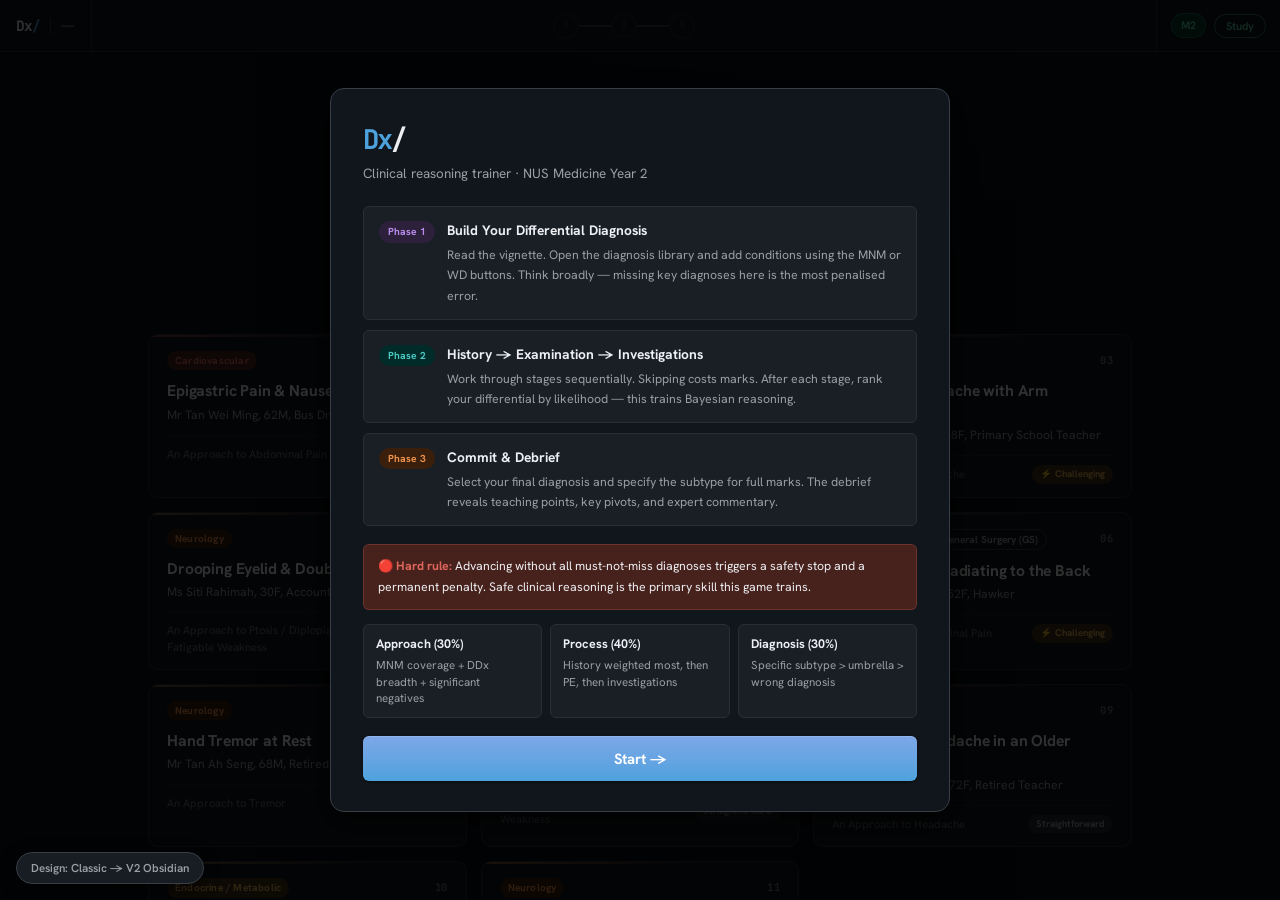
==== index.html @ bdd105f5 "Debrief: fix 'Not performed' showing raw id; add full case-reveal toggle - Bug: missed-required pivo" ====
<!DOCTYPE html>
<html lang="en">
<head>
<meta charset="UTF-8">
<meta name="viewport" content="width=device-width, initial-scale=1.0">
<title>Dx/ — Clinical Reasoning</title>
<link href="https://fonts.googleapis.com/css2?family=Hanken+Grotesk:ital,wght@0,400;0,500;0,600;0,700;0,800;1,400&family=JetBrains+Mono:wght@400;500;700&display=swap" rel="stylesheet">
<link rel="stylesheet" href="style.css?v=20260703c">
<script>
/* Design compare: "classic" (style.css) · "v2" Obsidian Glass (style2.css) · "v3" Case File (style3.css).
   Runs before paint — no FOUC. Switch via the floating toggle, or ?design=classic|v2|v3 in the URL. */
(function(){
  var DESIGNS=['classic','v2','v3'];
  var NAMES={classic:'Classic',v2:'V2 Obsidian',v3:'V3 Case File'};
  var q=new URLSearchParams(location.search).get('design');
  if(DESIGNS.indexOf(q)>-1){try{localStorage.setItem('dxDesign',q)}catch(e){}}
  var d='classic';try{d=localStorage.getItem('dxDesign')||'classic'}catch(e){}
  if(DESIGNS.indexOf(q)>-1)d=q;
  if(DESIGNS.indexOf(d)<0)d='classic';
  function css(h){var l=document.createElement('link');l.rel='stylesheet';l.href=h;document.head.appendChild(l);}
  if(d==='v2'){
    document.documentElement.classList.add('v2');
    css('https://fonts.googleapis.com/css2?family=Inter:wght@400;500;600;700;800&family=Space+Grotesk:wght@500;600;700&display=swap');
    css('style2.css?v=20260703c');
  }else if(d==='v3'){
    document.documentElement.classList.add('v3');
    css('https://fonts.googleapis.com/css2?family=Fraunces:opsz,wght@9..144,500;9..144,600;9..144,700&family=IBM+Plex+Sans:wght@400;500;600;700&family=IBM+Plex+Mono:wght@400;500;600;700&display=swap');
    css('style3.css?v=20260703c');
  }
  window.addEventListener('DOMContentLoaded',function(){
    var next=DESIGNS[(DESIGNS.indexOf(d)+1)%DESIGNS.length];
    var b=document.createElement('button');b.id='designToggle';b.type='button';
    b.textContent='Design: '+NAMES[d]+' → '+NAMES[next];
    b.title='Cycle design languages (Classic / V2 Obsidian / V3 Case File)';
    b.onclick=function(){try{localStorage.setItem('dxDesign',next)}catch(e){}
      location.href=location.pathname;};
    document.body.appendChild(b);
  });
})();
</script>
</head>
<body>

<!-- ── LOADER ── -->
<div id="loader">
  <div class="ld-logo"><span>Dx</span>/</div>
  <div class="ld-msg" id="ldMsg">Loading cases…</div>
  <div id="ldErr" style="display:none;flex-direction:column;align-items:center;gap:8px">
    <div class="ld-err">Could not load <code>cases.json</code>. Running locally, use <code>python -m http.server</code> or upload the file below.</div>
    <label class="ld-upload">
      <div style="font-size:.82rem;font-weight:700;color:var(--accent);margin-bottom:4px">Select cases.json</div>
      <div style="font-size:.72rem;color:var(--muted)">Browse to your cases.json file</div>
      <input type="file" accept=".json" onchange="handleUpload(event)">
    </label>
  </div>
</div>

<!-- ── HOW TO PLAY MODAL ── -->
<div id="mover" class="hide">
  <div class="modal">
    <div class="m-logo"><span>Dx</span>/</div>
    <div class="m-sub">Clinical reasoning trainer · NUS Medicine Year 2</div>
    <div class="m-phases">
      <div class="mp"><span class="mp-badge p1">Phase 1</span>
        <div><div class="mp-title">Build Your Differential Diagnosis</div>
          <div class="mp-desc">Read the vignette. Open the diagnosis library and add conditions using the MNM or WD buttons. Think broadly — missing key diagnoses here is the most penalised error.</div>
        </div></div>
      <div class="mp"><span class="mp-badge p2">Phase 2</span>
        <div><div class="mp-title">History → Examination → Investigations</div>
          <div class="mp-desc">Work through stages sequentially. Skipping costs marks. After each stage, rank your differential by likelihood — this trains Bayesian reasoning.</div>
        </div></div>
      <div class="mp"><span class="mp-badge p3">Phase 3</span>
        <div><div class="mp-title">Commit &amp; Debrief</div>
          <div class="mp-desc">Select your final diagnosis and specify the subtype for full marks. The debrief reveals teaching points, key pivots, and expert commentary.</div>
        </div></div>
    </div>
    <div class="m-rule"><strong>🔴 Hard rule:</strong> Advancing without all must-not-miss diagnoses triggers a safety stop and a permanent penalty. Safe clinical reasoning is the primary skill this game trains.</div>
    <div class="m-scores">
      <div class="mscore"><div class="mscore-lbl">Approach (30%)</div><div class="mscore-desc">MNM coverage + DDx breadth + significant negatives</div></div>
      <div class="mscore"><div class="mscore-lbl">Process (40%)</div><div class="mscore-desc">History weighted most, then PE, then investigations</div></div>
      <div class="mscore"><div class="mscore-lbl">Diagnosis (30%)</div><div class="mscore-desc">Specific subtype &gt; umbrella &gt; wrong diagnosis</div></div>
    </div>
    <button class="m-start" onclick="closeModal()">Start →</button>
  </div>
</div>

<!-- ── YEAR LEVEL MODAL ── -->
<div id="yrmover" style="position:fixed;inset:0;background:rgba(0,0,0,.82);z-index:700;display:none;align-items:center;justify-content:center;padding:20px">
  <div class="yr-modal">
    <div class="yr-title"><span>Dx</span>/ — What year are you?</div>
    <div class="yr-sub">Sets your experience level. M2 shows study aids and guidance. M3+ hides them to simulate clinical reasoning under exam conditions. Toggle anytime.</div>
    <div class="yr-opts">
      <button class="yr-opt" onclick="setLevel('m2')">
        <span class="yr-badge m2">M2 Preclinical</span>
        <div class="yr-opt-title">Year 2 — Guided Mode</div>
        <div class="yr-opt-desc">Study aids visible: condition descriptions, significant negative labels, expert commentary, professor hints.</div>
      </button>
      <button class="yr-opt" onclick="setLevel('m3')">
        <span class="yr-badge m3">M3+ Clinical</span>
        <div class="yr-opt-title">Year 3 and above — Independent Mode</div>
        <div class="yr-opt-desc">Study aids hidden by default. Closer to clinical reasoning under exam conditions. Reveal aids anytime via the Study toggle.</div>
      </button>
    </div>
  </div>
</div>

<!-- ── RANKING MODAL ── -->
<div id="rank-modal" class="hide">
  <div class="rk-modal" id="rank-modal-inner"></div>
</div>

<!-- ── COMMAND PALETTE (⌘K, M3+) ── -->
<div id="palette" class="hide" onclick="if(event.target.id==='palette')closePalette()">
  <div class="pal" id="pal-inner"></div>
</div>

<!-- ── LIBRARY DRAWER ── -->
<div id="drawer-overlay" onclick="closeDrawer()"></div>
<div id="drawer">
  <div class="drw-hd">
    <span class="drw-title">Diagnosis Library</span>
    <button class="drw-close" onclick="closeDrawer()">✕ Close</button>
  </div>
  <div class="drw-tag-row study-aid">
    <span class="drw-tag-lbl">Add as:</span>
    <span class="dtag mnm">🔴 Must Not Miss</span>
    <span class="dtag wd">🟡 Working Dx</span>
  </div>
  <div class="lib-srch-wrap">
    <input class="lib-srch" id="libSrch" type="text" placeholder="Search all diagnoses…" autocomplete="off" oninput="renderLib()">
  </div>
  <div class="lib-sysrow" id="libFilters"></div>
  <div class="lib-body" id="libBody"></div>
</div>

<!-- ── MAIN APP ── -->
<div id="app">
  <div id="topbar">
    <div class="tb-left">
      <div class="tb-brand">Dx<span>/</span></div>
      <div class="tb-sep"></div>
      <div class="tb-cname" id="tbCname">—</div>
    </div>
    <div class="tb-phases" id="tbStages"></div>
    <div class="tb-right">
      <span class="tb-level m2" id="levelBadge" onclick="resetLevel()">M2</span>
      <button class="mode-btn study" id="modeBtn" onclick="toggleMode()">Study</button>
    </div>
  </div>
  <div id="content"></div>
</div>

<script>
// ═══════════════════════════════════════════
// DIAGNOSIS LIBRARY DATA
// ═══════════════════════════════════════════
const DIAG_LIB = {
  "Cardiovascular":{ico:"❤️",diags:[
    {n:"Myocardial Infarction",u:true,subs:["Inferior STEMI","Anterior STEMI","Lateral STEMI","Posterior MI","NSTEMI"],mnm:true},
    {n:"Unstable Angina",mnm:true},{n:"Stable Angina",mnm:false},
    {n:"Aortic Dissection",u:true,subs:["Type A (heart end)","Type B (lower aorta)"],mnm:true,desc:"Tear in the inner wall of the main artery from the heart"},
    {n:"Aortic Aneurysm / Ruptured AAA",u:true,subs:["Intact Aortic Aneurysm","Ruptured Aortic Aneurysm"],mnm:true,desc:"Ballooning and potential rupture of the main abdominal artery"},
    {n:"Acute Pericarditis",mnm:false,desc:"Inflammation of the sac surrounding the heart"},
    {n:"Viral Myocarditis",mnm:true,desc:"Viral infection of the heart muscle itself"},
    {n:"Heart Failure",u:true,subs:["Left Heart Failure","Right Heart Failure","Cardiogenic Shock"],mnm:true,desc:"Heart cannot pump enough blood for the body's needs"},
    {n:"Cardiac Tamponade",mnm:true,desc:"Fluid compressing the heart from outside — stops it pumping"},
    {n:"Hypertensive Emergency",mnm:true,desc:"Dangerously high blood pressure causing organ damage"},
    {n:"Infective Endocarditis",mnm:true,desc:"Bacterial infection of the heart valves"},
    {n:"Deep Vein Thrombosis",mnm:false,desc:"Blood clot in a deep vein, usually in the leg"},
    {n:"Ventricular Tachycardia",mnm:true,desc:"Broad-complex tachyarrhythmia — can degenerate to VF; a can't-miss cause of palpitations"},
    {n:"Supraventricular Tachycardia (SVT)",mnm:false,desc:"Regular narrow-complex tachycardia — abrupt-onset palpitations"},
    {n:"Atrial Fibrillation",mnm:true,desc:"Irregularly irregular tachyarrhythmia — embolic stroke risk; can be the first sign of thyrotoxicosis"},
    {n:"Sinus Tachycardia",mnm:false,desc:"Fast regular sinus rhythm — usually secondary (anaemia, fever, anxiety, thyrotoxicosis)"},
  ]},
  "Respiratory":{ico:"🫁",diags:[
    {n:"Pulmonary Embolism",u:true,subs:["Massive PE (life-threatening)","Submassive PE","Small PE"],mnm:true,desc:"Blood clot blocking arteries in the lungs"},
    {n:"Pneumonia",u:true,subs:["Community-Acquired Pneumonia","Hospital-Acquired Pneumonia","Aspiration Pneumonia","Atypical Pneumonia"],mnm:false,desc:"Infection causing inflammation of the air sacs in the lungs"},
    {n:"Pneumothorax",u:true,subs:["Spontaneous Pneumothorax","Tension Pneumothorax (emergency)"],mnm:true,desc:"Air trapped between lung and chest wall"},
    {n:"Pleural Effusion",mnm:false,desc:"Fluid collection around the lungs"},
    {n:"Pleurisy",mnm:false,desc:"Inflammation of the lung lining — sharp pain with breathing"},
    {n:"Pulmonary Oedema",mnm:true,desc:"Fluid in the lungs, usually from heart failure"},
    {n:"COPD Exacerbation",mnm:false,desc:"Worsening of chronic obstructive pulmonary disease"},
    {n:"Asthma Exacerbation",mnm:true,desc:"Acute worsening of airway narrowing in asthma"},
    {n:"Lung Cancer",u:true,subs:["Adenocarcinoma","Squamous Cell Carcinoma of Lung","Small Cell Lung Cancer (SCLC)"],mnm:true},
    {n:"Pulmonary Tuberculosis",u:true,subs:["Primary TB","Post-primary TB","Miliary TB"],mnm:true},
  ]},
  "Gastrointestinal":{ico:"🍃",diags:[
    {n:"Peptic Ulcer Disease",u:true,subs:["Gastric Ulcer","Duodenal Ulcer","Perforated PUD (ulcer bursts)"],mnm:false,desc:"Sore/ulcer in the stomach or duodenum lining"},
    {n:"GORD / Acid Reflux",mnm:false,desc:"Stomach acid washing back up into the food pipe"},
    {n:"Acute Gastritis",mnm:false,desc:"Inflammation of the stomach lining"},
    {n:"Acute Pancreatitis",mnm:true,desc:"Sudden inflammation of the pancreas — severe upper abdominal pain"},
    {n:"Acute Cholecystitis",u:true,subs:["Acute Calculous Cholecystitis","Acute Acalculous Cholecystitis"],mnm:false,desc:"Inflamed gallbladder — calculous (gallstone-related, ~90%) or acalculous (critically ill, no stones)"},
    {n:"Biliary Colic",mnm:false,desc:"Crampy pain from a gallstone temporarily blocking the bile duct"},
    {n:"Choledocholithiasis",mnm:false,desc:"Gallstone stuck in the main bile duct — can cause jaundice"},
    {n:"Ascending Cholangitis",mnm:true,desc:"Infection of an obstructed bile duct — Charcot's triad (RUQ pain, fever, jaundice); a surgical emergency"},
    {n:"Gallstone Ileus",mnm:false,desc:"Mechanical small-bowel obstruction from a large gallstone eroding through a cholecystoenteric fistula"},
    {n:"Acute Appendicitis",mnm:true,desc:"Inflamed appendix — right lower abdominal pain"},
    {n:"Bowel Obstruction",u:true,subs:["Small Bowel Obstruction","Large Bowel Obstruction"],mnm:true,desc:"Blockage preventing bowel contents from passing"},
    {n:"Mesenteric Ischaemia",mnm:true,desc:"Loss of blood supply to the bowel — life-threatening emergency"},
    {n:"Hepatitis",u:true,subs:["Viral Hepatitis A","Viral Hepatitis B","Viral Hepatitis C","Alcoholic Hepatitis","Drug-induced Liver Injury"],mnm:false,desc:"Inflammation of the liver"},
    {n:"Oesophageal Spasm",mnm:false,desc:"Abnormal painful contractions of the food pipe"},
    {n:"Boerhaave Syndrome (Oesophageal Rupture)",mnm:true,desc:"Spontaneous tear of the food pipe — usually from severe vomiting"},
    {n:"Gastroenteritis",mnm:false,desc:"Stomach bug — vomiting and diarrhoea from infection"},
    {n:"Colorectal Cancer",mnm:false,desc:"Cancer of the large bowel or rectum"},
    {n:"Perforated Viscus",mnm:true,desc:"Any hollow organ that has burst — causes peritonitis"},
    {n:"Volvulus",mnm:true,desc:"Twisted bowel — cuts off blood supply and causes obstruction"},
  ]},
  "Renal":{ico:"🫘",diags:[
    {n:"Ureteric Colic / Kidney Stone",mnm:false,desc:"Kidney stone causing severe loin-to-groin pain"},
    {n:"Pyelonephritis",mnm:false,desc:"Bacterial infection of the kidney — fever and loin pain"},
    {n:"Acute Kidney Injury",mnm:false,desc:"Sudden loss of kidney function"},
    {n:"Urinary Tract Infection",mnm:false,desc:"Bacterial infection of the bladder or urethra"},
    {n:"Urinary Retention",mnm:false,desc:"Unable to pass urine — causes severe lower abdominal pain"},
  ]},
  "Endocrine / Metabolic":{ico:"⚗️",diags:[
    {n:"Diabetic Ketoacidosis (DKA)",mnm:true,desc:"Life-threatening complication of diabetes — high glucose, acid buildup"},
    {n:"Hyperosmolar Hyperglycaemic State (HHS)",mnm:true,desc:"Severe dehydration with very high glucose in diabetics"},
    {n:"Addisonian Crisis",mnm:true,desc:"Adrenal gland failure — cannot produce cortisol; causes collapse and low sodium"},
    {n:"Hypercalcaemia",mnm:false,desc:"Too much calcium — 'bones, stones, groans, psychic moans'"},
    {n:"Hypoglycaemia",mnm:true,desc:"Dangerously low blood sugar"},
    {n:"Thyroid Storm",mnm:true,desc:"Extreme overactivity of the thyroid — life-threatening"},
    {n:"Hyperthyroidism / Thyrotoxicosis",u:true,subs:["Graves' Disease","Toxic Multinodular Goitre","Toxic Adenoma","Thyroiditis (thyrotoxic phase)"],mnm:false,desc:"Overactive thyroid — weight loss, palpitations, tremor, heat intolerance"},
    {n:"Hypothyroidism",mnm:false,desc:"Underactive thyroid — can cause low sodium in severe cases"},
    {n:"Thyroid Eye Disease",mnm:false,desc:"Graves' orbitopathy — proptosis, lid retraction, restrictive diplopia (worse on gaze, not fatigable)"},
    {n:"SIADH",mnm:false,desc:"Syndrome of Inappropriate ADH — kidneys retain too much water, diluting blood sodium"},
    {n:"Diabetes Insipidus",mnm:false,desc:"Too little ADH effect — large volumes of dilute urine, high sodium"},
    {n:"Phaeochromocytoma",mnm:true,desc:"Adrenal tumour releasing adrenaline bursts — causes hypertensive crises"},
    {n:"Cushing's Syndrome",mnm:false,desc:"Excess cortisol — weight gain, proximal weakness, striae, hypertension"},
    {n:"Addison's Disease (chronic)",mnm:false,desc:"Chronic adrenal insufficiency — fatigue, weight loss, pigmentation, low sodium"},
    {n:"Primary Hyperaldosteronism (Conn's)",mnm:false,desc:"Excess aldosterone — hypertension with low potassium"},
    {n:"Primary Hyperparathyroidism",mnm:false,desc:"Excess PTH — most common cause of hypercalcaemia in outpatients"},
    {n:"Diabetes Mellitus",u:true,subs:["Type 1 Diabetes","Type 2 Diabetes"],mnm:false,desc:"Chronic high blood glucose from insulin deficiency or resistance"},
    {n:"Acromegaly",mnm:false,desc:"Excess growth hormone in adults — enlarged hands, feet, jaw"},
  ]},
  "Haematology":{ico:"🩸",diags:[
    {n:"Severe Anaemia",mnm:false,desc:"Very low haemoglobin — can cause breathlessness and cardiac stress"},
    {n:"Sickle Cell Crisis",mnm:false,desc:"Sickle-shaped red cells blocking small vessels — severe pain"},
    {n:"Acute Leukaemia",mnm:false,desc:"Rapidly progressing cancer of blood-forming cells"},
    {n:"DIC (Disseminated Intravascular Coagulation)",mnm:true,desc:"Runaway clotting consuming all clotting factors"},
    {n:"Antiphospholipid Syndrome",mnm:false,desc:"Autoimmune condition causing increased clotting tendency"},
  ]},
  "Neurology":{ico:"🧠",diags:[
    {n:"Subarachnoid Haemorrhage (SAH)",mnm:true,desc:"Bleeding around the brain — 'thunderclap headache' (worst of life, maximal at onset)"},
    {n:"Ischaemic Stroke",u:true,subs:["Thrombotic Stroke","Embolic Stroke","Lacunar Infarct"],mnm:true,desc:"Sudden loss of blood supply to part of the brain — FAST symptoms"},
    {n:"Haemorrhagic Stroke",mnm:true,desc:"Bleeding into the brain — severe headache, focal deficit"},
    {n:"Cerebral Venous Sinus Thrombosis (CVST)",mnm:true,desc:"Blood clot in veins draining the brain — progressive headache; associated with OCP use"},
    {n:"TIA (Transient Ischaemic Attack)",mnm:true,desc:"Mini-stroke — temporary FAST symptoms under 24h; high early stroke risk"},
    {n:"Meningitis",u:true,subs:["Bacterial Meningitis (emergency)","Viral Meningitis","TB Meningitis"],mnm:true,desc:"Infection of the brain lining — headache, fever, neck stiffness"},
    {n:"Viral Encephalitis / Herpes Encephalitis",mnm:true,desc:"Viral infection of the brain — confusion, seizures, fever"},
    {n:"Brain Abscess",mnm:true,desc:"Collection of pus in the brain — headache, fever, focal deficit"},
    {n:"Idiopathic Intracranial Hypertension (IIH)",mnm:false,desc:"Raised intracranial pressure without a mass — young overweight women"},
    {n:"Migraine",u:true,subs:["Migraine with Aura","Migraine without Aura","Hemiplegic Migraine"],mnm:false,desc:"Recurrent severe headache — diagnosis of exclusion"},
    {n:"Tension Headache",mnm:false,desc:"Most common headache — bilateral pressing sensation; diagnosis of exclusion"},
    {n:"Cluster Headache",mnm:false,desc:"Severe unilateral headache around the eye — occurs in clusters"},
    {n:"Trigeminal Neuralgia",mnm:false,desc:"Brief, electric-shock-like facial pain in a trigeminal division — triggered by touch/chewing"},
    {n:"Medication-Overuse Headache",mnm:false,desc:"Chronic daily headache from frequent analgesic/triptan use"},
    {n:"Cervicogenic Headache",mnm:false,desc:"Headache referred from the cervical spine — neck movement provokes it"},
    {n:"Acute Angle-Closure Glaucoma",mnm:true,desc:"Sudden rise in intraocular pressure — painful red eye, headache, haloes, vomiting; sight-threatening"},
    {n:"Brain Tumour (Space-Occupying Lesion)",mnm:true,desc:"Mass lesion — progressive headache, focal deficit, raised ICP features"},
    {n:"Raised Intracranial Pressure",mnm:true,desc:"Increased pressure inside the skull — headache, vomiting, papilloedema"},
    {n:"Spinal Radiculopathy",mnm:false,desc:"Pinched nerve causing pain radiating to chest or abdomen"},
    {n:"Herpes Zoster / Shingles (pre-rash)",mnm:false,desc:"Reactivation of chickenpox virus — dermatomal pain before the rash appears"},
    {n:"Parkinson's Disease",mnm:false,desc:"Resting tremor, bradykinesia, rigidity — asymmetrical onset"},
    {n:"Essential Tremor",mnm:false,desc:"Symmetrical action/postural tremor — improves with alcohol, family history"},
    {n:"Drug-Induced Parkinsonism",mnm:false,desc:"Parkinsonism from dopamine-blocking drugs (e.g. antipsychotics, metoclopramide) — reversible; normal DaTscan"},
    {n:"Vascular Parkinsonism",mnm:false,desc:"Lower-body parkinsonism from small-vessel disease — stepwise course, gait-predominant, poor levodopa response"},
    {n:"Parkinson-plus Syndrome",u:true,subs:["Progressive Supranuclear Palsy (PSP)","Multiple System Atrophy (MSA)"],mnm:false,desc:"Atypical parkinsonism with early falls/gaze palsy (PSP) or early autonomic failure (MSA) — poor levodopa response"},
    {n:"Wilson's Disease",mnm:true,desc:"Copper accumulation in the young (<40) — tremor/dystonia, Kayser-Fleischer rings; treatable, must not miss"},
    {n:"Normal Pressure Hydrocephalus",mnm:false,desc:"Triad of gait apraxia, urinary incontinence and dementia — treatable with shunting"},
    {n:"Multiple Sclerosis",mnm:false,desc:"Demyelination disseminated in time and space — e.g. optic neuritis, limb weakness"},
    {n:"Clinically Isolated Syndrome",mnm:false,desc:"A first demyelinating episode not yet meeting full dissemination criteria for MS"},
    {n:"Subacute Combined Degeneration of the Cord (B12)",mnm:false,desc:"B12 deficiency damaging dorsal columns and corticospinal tracts — sensory ataxia, UMN signs"},
    {n:"Myasthenia Gravis",mnm:true,desc:"Fatigable weakness, ptosis, diplopia — myasthenic crisis causes respiratory failure"},
    {n:"Myasthenic Crisis",mnm:true,desc:"Severe MG with respiratory muscle weakness — neuromuscular respiratory failure; monitor FVC"},
    {n:"Lambert-Eaton Myasthenic Syndrome",mnm:false,desc:"Antibodies to presynaptic calcium channels — proximal weakness that improves with use; paraneoplastic (SCLC)"},
    {n:"Botulism",mnm:true,desc:"Clostridial toxin blocking ACh release — descending paralysis, dilated pupils, dry mouth"},
    {n:"Third Nerve Palsy",mnm:true,desc:"Oculomotor palsy — ptosis + 'down-and-out' eye; a painful, pupil-involving palsy suggests a posterior communicating artery aneurysm"},
    {n:"Guillain–Barré Syndrome",mnm:true,desc:"Ascending weakness and areflexia after infection — risk of respiratory failure"},
    {n:"Temporal Arteritis (Giant Cell Arteritis)",mnm:true,desc:"Large-vessel vasculitis — new headache, jaw claudication, sight-threatening"},
    {n:"Motor Neuron Disease (ALS)",mnm:false,desc:"Mixed upper and lower motor neuron signs, no sensory loss"},
    {n:"Peripheral Neuropathy",mnm:false,desc:"Glove-and-stocking sensory loss/weakness — e.g. diabetic, B12 deficiency"},
    {n:"Chronic Inflammatory Demyelinating Polyneuropathy (CIDP)",mnm:false,desc:"GBS's chronic counterpart — progressive/relapsing weakness over >8 weeks"},
    {n:"Transverse Myelitis",mnm:true,desc:"Inflammation across the cord — bilateral weakness with a sensory level and sphincter involvement"},
    {n:"Hypokalaemic Periodic Paralysis",mnm:false,desc:"Episodic flaccid weakness from low potassium — reversible; check and replace K⁺"},
    {n:"Bell's Palsy",mnm:false,desc:"Acute lower motor neuron facial weakness — forehead involved"},
    {n:"Epilepsy / Seizure Disorder",mnm:false,desc:"Recurrent unprovoked seizures"},
    {n:"Spinal Cord Compression",mnm:true,desc:"Cord compression — weakness, sensory level, sphincter disturbance; neurosurgical emergency"},
    {n:"Cauda Equina Syndrome",mnm:true,desc:"Lumbosacral nerve root compression — saddle anaesthesia, urinary retention; emergency"},
    {n:"Wernicke's Encephalopathy",mnm:true,desc:"Thiamine deficiency — confusion, ophthalmoplegia, ataxia; give thiamine urgently"},
    {n:"Dementia",u:true,subs:["Alzheimer's Disease","Vascular Dementia","Lewy Body Dementia","Frontotemporal Dementia"],mnm:false,desc:"Progressive cognitive decline affecting function"},
    {n:"Functional Neurological Disorder",mnm:false,desc:"Genuine neurological symptoms inconsistent with organic disease — diagnosis needs positive signs"},
  ]},
  "MSK / Rheumatology":{ico:"🦴",diags:[
    {n:"Costochondritis",mnm:false,desc:"Inflammation of rib cartilage — reproducible chest wall tenderness"},
    {n:"Rib Fracture / Chest Wall Injury",mnm:false,desc:"Broken rib — pain worsened by breathing and palpation"},
    {n:"Abdominal Wall Muscle Strain",mnm:false,desc:"Pulled abdominal muscle — reproduced by contracting muscles"},
    {n:"Psoas Abscess",mnm:false,desc:"Abscess in the hip-flexor muscle — hip/groin/abdominal pain"},
    {n:"SLE (Systemic Lupus Erythematosus)",mnm:false,desc:"Autoimmune disease affecting multiple organs"},
    {n:"Polymyalgia Rheumatica",mnm:false,desc:"Proximal shoulder/hip girdle pain and stiffness in the over-50s — associated with giant cell arteritis"},
    {n:"Reactive Arthritis",mnm:false},
  ]},
  "Reproductive":{ico:"🌸",diags:[
    {n:"Ectopic Pregnancy",mnm:true,desc:"Pregnancy outside the uterus — rupture is life-threatening"},
    {n:"Ovarian Torsion",mnm:true,desc:"Ovary twisting and cutting off its own blood supply — severe pelvic pain"},
    {n:"Pelvic Inflammatory Disease",mnm:false,desc:"Infection of the uterus, fallopian tubes, or ovaries"},
    {n:"Endometriosis",mnm:false,desc:"Uterine lining tissue growing outside the uterus"},
    {n:"Threatened Miscarriage",mnm:false},
    {n:"Pre-eclampsia / Eclampsia",mnm:true,desc:"High blood pressure in pregnancy — can cause severe headache and seizures"},
  ]},
  "Microbiology / Infectious":{ico:"🦠",diags:[
    {n:"Sepsis",mnm:true,desc:"Life-threatening organ dysfunction from the body's response to infection"},
    {n:"Spontaneous Bacterial Peritonitis",mnm:true,desc:"Infection of abdominal fluid — in liver cirrhosis patients"},
    {n:"Typhoid Fever",mnm:false,desc:"Bacterial infection from contaminated food/water — fever and abdominal pain"},
    {n:"Malaria",mnm:true,desc:"Parasitic infection from mosquito bite — always ask about travel history"},
    {n:"Dengue Fever",mnm:false,desc:"Viral infection from mosquito bite — common in Singapore"},
    {n:"Sinusitis",mnm:false,desc:"Infection of the sinuses — facial pain and headache"},
  ]},
  "Psychiatry / Functional":{ico:"💭",diags:[
    {n:"Panic Disorder / Acute Anxiety",mnm:false,desc:"Intense anxiety causing chest tightness and breathlessness — can mimic cardiac events"},
    {n:"Functional Abdominal Pain / IBS",mnm:false,desc:"Abdominal pain without organic cause — diagnosis of exclusion"},
    {n:"Somatic Symptom Disorder",mnm:false,desc:"Physical symptoms driven by psychological distress — requires exclusion of organic disease first"},
  ]},
};

// ═══════════════════════════════════════════
// STATE
// ═══════════════════════════════════════════
function getMNMName(m){return typeof m==='string'?m:(m.name||m);}
function getMNMTier(m){return typeof m==='string'?1:(m.tier||1);}

let CASES = [];
let G = null;
let libFilter = '';
let libSysOpen = {};
let studyMode = true;
let playerLevel = null;
let dragSrc = null;
let rdragSrc = null;
let debriefTab = 'score';

const STAGES = ['setup','history','pe','basic','advanced','commit','debrief'];
const STAGE_LBL = {setup:'Differential',history:'History',pe:'Examination',basic:'Basic Inv',advanced:'Advanced Inv',commit:'Commit',debrief:'Debrief'};
const COST_LBL = {free:'Free',low:'Low cost',mid:'Moderate cost',high:'High cost'};
const COST_PEN = {free:0,low:0,mid:5,high:10};
const CAT_LBL = {history:'History',pe:'Examination',basic:'Basic Inv',advanced:'Advanced Inv'};

function freshG(idx){
  return{
    caseIdx:idx,stage:'setup',
    diff:[],
    phase1Names:null,
    done:{h:[],pe:[],b:[],a:[]},
    orderLog:[],_maxRank:0,
    rankSnaps:[],pendingRank:null,
    nudge:null,profOpen:false,
    commitSel:null,commitSub:null,
    secondaryCommit:null,
    hardPenalty:0,
    softMissPenalty:0,
    skipped:new Set(),
    pb:{hRel:0,hTotal:0,peRel:0,peTotal:0,biRel:0,biTotal:0,aiPen:0},
    sigNegsEarned:new Set(),
    finalScore:null,
    liveScore:{a:0,p:0,d:0,_mnmOk:0,_expOk:0,_rx:0,_demote:0},
  };
}

// ═══════════════════════════════════════════
// BOOT / LOAD
// ═══════════════════════════════════════════
async function loadCases(){
  let data;
  for(const path of ['cases.json','../dx/cases.json']){
    try{
      const r=await fetch(path);
      if(!r.ok)continue;
      data=await r.json();
      break;
    }catch(e){}
  }
  if(data){initCases(data);}
  else{
    document.getElementById('ldMsg').style.display='none';
    document.getElementById('ldErr').style.display='flex';
  }
}
function handleUpload(e){
  const f=e.target.files[0];if(!f)return;
  const rd=new FileReader();
  rd.onload=ev=>{try{initCases(JSON.parse(ev.target.result));}catch{document.getElementById('ldMsg').textContent='Invalid JSON file.';}};
  rd.readAsText(f);
}
function initCases(data){
  CASES=data.cases||[];
  document.getElementById('loader').classList.add('hide');
  document.getElementById('mover').classList.remove('hide');
  buildLibFilters();render();
}

// ═══════════════════════════════════════════
// MODE / LEVEL
// ═══════════════════════════════════════════
function toggleMode(){
  studyMode=!studyMode;
  document.body.classList.toggle('exam',!studyMode);
  const b=document.getElementById('modeBtn');
  b.className='mode-btn '+(studyMode?'study':'exam');
  b.textContent=studyMode?'Study':'Exam';
}
function applyLevelMode(){
  if(playerLevel==='m3'){
    studyMode=false;
    document.body.classList.add('exam','m3');
    document.body.classList.remove('m2');
    libSysOpen={};
  }else{
    studyMode=true;
    document.body.classList.remove('exam','m3');
    document.body.classList.add('m2');
    Object.keys(DIAG_LIB).forEach(s=>{libSysOpen[s]=true;});
  }
  const b=document.getElementById('modeBtn');
  if(b){b.className='mode-btn '+(studyMode?'study':'exam');b.textContent=studyMode?'Study':'Exam';}
  const lv=document.getElementById('levelBadge');
  if(lv){lv.className='tb-level '+(playerLevel||'m2');lv.textContent=playerLevel==='m3'?'M3+':'M2';}
}
function closeModal(){document.getElementById('mover').classList.add('hide');}

// ═══════════════════════════════════════════
// DRAWER
// ═══════════════════════════════════════════
function openDrawer(){
  if(!G)return;
  renderLib();
  document.getElementById('drawer').classList.add('open');
  document.getElementById('drawer-overlay').classList.add('open');
  setTimeout(()=>document.getElementById('libSrch')?.focus(),120);
}
function closeDrawer(){
  document.getElementById('drawer').classList.remove('open');
  document.getElementById('drawer-overlay').classList.remove('open');
}

// ═══════════════════════════════════════════
// LIBRARY
// ═══════════════════════════════════════════
function buildLibFilters(){
  document.getElementById('libFilters').innerHTML=
    `<div class="lsf on" onclick="setLibFilt('')">All</div>`+
    Object.keys(DIAG_LIB).map(s=>`<div class="lsf" onclick="setLibFilt('${escJs(s)}')">${DIAG_LIB[s].ico} ${s.split('/')[0].trim()}</div>`).join('');
}
function setLibFilt(f){
  libFilter=f;
  document.querySelectorAll('.lsf').forEach((c,i)=>{
    c.classList.remove('on');
    if(!f&&i===0)c.classList.add('on');
    else if(f&&i>0&&c.textContent.includes(f.split('/')[0].trim()))c.classList.add('on');
  });
  renderLib();
}
function renderLib(){
  const container=document.getElementById('libBody');
  if(!container)return;
  const q=(document.getElementById('libSrch')?.value||'').toLowerCase().trim();
  const added=G?new Set(G.diff.map(d=>d.n)):new Set();
  const keys=libFilter?[libFilter]:Object.keys(DIAG_LIB);
  let html='';
  keys.forEach(sys=>{
    const data=DIAG_LIB[sys];if(!data)return;
    let dhtml='';let any=false;
    data.diags.forEach(d=>{
      const nm=!q||d.n.toLowerCase().includes(q);
      const sm=d.subs&&d.subs.some(s=>s.toLowerCase().includes(q));
      if(!nm&&!sm)return;any=true;
      const ad=added.has(d.n);
      const hasSubs=d.subs&&d.subs.length;
      const subOpen=libSysOpen[d.n];
      dhtml+=`<div class="lrow">
        <div class="lrow-txt">
          <div class="lrow-nm${ad?' added':''}">${hlQ(d.n,q)}</div>
          ${d.desc?`<div class="lrow-desc">${d.desc}</div>`:''}
        </div>
        ${hasSubs?`<div class="lrow-exp${subOpen?' open':''}" onclick="event.stopPropagation();toggleLibSub('${escJs(d.n)}')">▶</div>`:''}
        <div class="lrow-btns">
          ${ad
            ?'<span class="lrow-added">✓ Added</span>'
            :`<button class="lrow-addbtn mnm" onclick="addToDiff('${escJs(d.n)}','mnm')">MNM</button>
               <button class="lrow-addbtn wd" onclick="addToDiff('${escJs(d.n)}','wd')">WD</button>`
          }
        </div>
      </div>`;
      if(hasSubs&&(subOpen||q)){
        d.subs.forEach(st=>{
          if(q&&!st.toLowerCase().includes(q))return;
          const sa=added.has(st);
          dhtml+=`<div class="lrow sub">
            <div class="lrow-txt"><div class="lrow-nm${sa?' added':''}">${hlQ(st,q)}</div></div>
            <div class="lrow-btns">
              ${sa
                ?'<span class="lrow-added">✓</span>'
                :`<button class="lrow-addbtn mnm" onclick="addToDiff('${escJs(st)}','mnm')">MNM</button>
                   <button class="lrow-addbtn wd" onclick="addToDiff('${escJs(st)}','wd')">WD</button>`
              }
            </div>
          </div>`;
        });
      }
    });
    if(!any)return;
    const sOpen=libSysOpen[sys]||q;
    html+=`<div class="lsys">
      <div class="lsys-hd" onclick="toggleLibSys('${escJs(sys)}')">
        <div class="lsys-ico">${data.ico}</div>
        <div class="lsys-nm">${sys}</div>
        <div class="lsys-arr${sOpen?' open':''}">▶</div>
      </div>
      <div class="ldiags${sOpen?' open':''}">${dhtml}</div>
    </div>`;
  });
  container.innerHTML=html||`<div style="padding:14px;font-size:.74rem;color:var(--muted2);text-align:center;font-style:italic">No matches</div>`;
}
function toggleLibSys(s){libSysOpen[s]=!libSysOpen[s];renderLib();}
function toggleLibSub(n){libSysOpen[n]=!libSysOpen[n];renderLib();}
function hlQ(s,q){if(!q)return s;return s.replace(new RegExp(`(${escRe(q)})`,'gi'),'<strong>$1</strong>');}

// ═══════════════════════════════════════════
// TOPBAR
// ═══════════════════════════════════════════
function buildTopbar(){
  const cas=G?CASES[G.caseIdx]:null;
  document.getElementById('tbCname').textContent=cas?cas.title:'—';

  const stage=G?G.stage:null;
  const p2stages=['history','pe','basic','advanced'];
  const p2idx=p2stages.indexOf(stage);
  const p1done=stage&&stage!=='setup';
  const p2done=stage==='commit'||stage==='debrief';
  const p3done=stage==='debrief';

  function dotClass(phase){
    if(!G)return 'pdot locked';
    if(phase===1)return 'pdot '+(stage==='setup'?'active':(p1done?'done':'locked'));
    if(phase===2)return 'pdot '+(p2idx>=0?'active':(p2done?'done':(p1done?'':'locked')));
    if(phase===3)return 'pdot '+(stage==='commit'||stage==='debrief'?'active':'locked');
    return 'pdot locked';
  }
  function lineClass(after){
    if(!G)return 'pline';
    if(after===1)return 'pline '+(p2done?'done':(p2idx>=0||p1done?'active':''));
    if(after===2)return 'pline '+(p3done?'done':(stage==='commit'||stage==='debrief'?'active':''));
    return 'pline';
  }
  const subDots=p2stages.map((s,i)=>{
    let cls='psdot';
    if(p2done||i<p2idx)cls+=' ps-done';
    else if(i===p2idx)cls+=' ps-active';
    return`<span class="${cls}"></span>`;
  }).join('');
  const p2SubHtml=(p2idx>=0)?`<span class="pdot-subs">${subDots}</span>`:'';

  document.getElementById('tbStages').innerHTML=`
    <div class="${dotClass(1)}">${p1done&&stage!=='setup'?'✓':'1'}</div>
    <div class="${lineClass(1)}"></div>
    <div class="${dotClass(2)}">${p2done?'✓':'2'}${p2SubHtml}</div>
    <div class="${lineClass(2)}"></div>
    <div class="${dotClass(3)}">${p3done?'✓':'3'}</div>`;
}

// ═══════════════════════════════════════════
// RENDER ROUTER
// ═══════════════════════════════════════════
function render(){
  buildTopbar();
  if(!G){renderWelcome();return;}
  calcLiveScore();
  const s=G.stage;
  if(s==='setup'||s==='history'||s==='pe'||s==='basic'||s==='advanced')renderWorkstation(s);
  else if(s==='commit')renderCommit();
  else if(s==='debrief')renderDebrief();
}

// ═══════════════════════════════════════════
// CLINICAL WORKSTATION (Concept A) — core case-play shell
// ═══════════════════════════════════════════
function wsPhases(){return[['setup','Vignette'],['history','History'],['pe','Examination'],['basic','Basic Inv'],['advanced','Advanced Inv'],['commit','Commit']];}
function wsStageCount(key){
  const m={history:[G.done.h,'history'],pe:[G.done.pe,'pe'],basic:[G.done.b,'basic'],advanced:[G.done.a,'advanced']}[key];
  if(!m)return null;
  const total=((CASES[G.caseIdx]||{})[m[1]]||[]).length;
  return m[0].length+'/'+total;
}
function wsBanner(cas){
  const d=cas.demographics||{};
  const nm=d.name||(cas.patient||'').split(',')[0]||'Patient';
  const initials=(nm.split(/\s+/).map(w=>w[0]).slice(0,2).join('')||'P').toUpperCase();
  const sub=[(d.age&&d.sex)?d.age+d.sex:'',d.occupation,d.mrn?'MRN '+d.mrn:''].filter(Boolean).join(' · ');
  const v=cas.vitals||{};
  const cells=[['HR',v.hr],['BP',v.bp],['SpO₂',v.spo2],['RR',v.rr],['Temp',v.temp]].filter(c=>c[1]&&c[1].value)
    .map(([lbl,val])=>`<div class="ws-vital${val.abnormal?' abn':''}"><div class="ws-vital-lbl">${lbl}</div><div class="ws-vital-val">${val.value}</div></div>`).join('');
  return`<div class="ws-banner">
    <div class="ws-id"><div class="ws-avatar">${initials}</div>
      <div class="ws-id-txt"><div class="ws-id-nm">${nm}</div><div class="ws-id-sub">${sub}</div></div></div>
    <div class="ws-vitals">${cells}</div>
    <div class="ws-mode"><span class="ws-mode-dot"></span>${playerLevel==='m3'?'M3+':'M2'} · ${studyMode?'Study':'Exam'}</div>
  </div>`;
}
function wsElicited(cas){
  // Allergies/background are only "known" once the student has taken the relevant history
  const labels=(G.done.h||[]).map(id=>(((cas.history||[]).find(i=>i.id===id))||{}).lbl||'').join(' | ').toLowerCase();
  return{
    allergies:/allerg|medication/.test(labels),
    background:/past medical|background|social|family|smok|occupation|drug history/.test(labels)
  };
}
function wsChart(cas,stage){
  const cur=wsPhases().findIndex(p=>p[0]===stage);
  const nav=wsPhases().map((p,i)=>{
    const st=i<cur?'done':i===cur?'active':'locked';
    const tick=st==='done'?'✓':'';
    const clickable=st!=='locked';
    const rev=G._review===p[0]?' reviewing':'';
    return`<div class="ws-nav-row ${st}${clickable?' clickable':''}${rev}"${clickable?` onclick="reviewStage('${p[0]}')"`:''}><span class="ws-nav-sq"></span><span class="ws-nav-lbl">${p[1]}</span><span class="ws-nav-meta">${tick}</span></div>`;
  }).join('');
  const el=wsElicited(cas);
  const allergyCard=el.allergies?`<div class="ws-card"><div class="ws-card-lbl">Allergies</div><span class="ws-allergy">${cas.allergies||'NKDA'}</span></div>`:'';
  const bgCard=el.background?`<div class="ws-card"><div class="ws-card-lbl">Background</div><div class="ws-chips">${(cas.background||[]).map(b=>`<span class="ws-chip">${b}</span>`).join('')||'<span class="ws-chip">—</span>'}</div></div>`:'';
  return`<div class="ws-chart">
    ${allergyCard}${bgCard}
    <div class="ws-card"><div class="ws-card-lbl">Encounter</div><div class="ws-nav">${nav}</div></div>
  </div>`;
}
function wsRail(cas,stage){
  const allMNMs=(cas.caseMNMs||[]).map(getMNMName);
  const active=G.diff.filter(d=>!d.elim);
  const covered=allMNMs.filter(m=>active.some(d=>normMatch(d.n,m)));
  const total=allMNMs.length,cov=covered.length;
  const cls=total&&cov===total?'ok':cov>=total*.5?'warn':'bad';
  const segs=allMNMs.map(m=>`<span class="ws-cov-seg ${covered.includes(m)?'on':''}"></span>`).join('');
  const cta=stage==='setup'
    ?`<button class="ws-cta" onclick="toHistory()">Take History →</button>`
    :`<button class="ws-cta" onclick="doneStage('${stage}')">${DONE_BTN[stage]}</button>`;
  return`<div class="ws-rail">
    <div class="ws-rail-hd">
      <div class="ws-rail-top"><span class="ws-rail-title">Differential</span>${total?`<span class="mnm-cover ${cls}">MNM ${cov}/${total}${cov===total?' cleared':''}</span>`:''}</div>
      ${total?`<div class="ws-cov">${segs}</div>`:''}
      <button class="ws-add-btn" onclick="openDrawer()">+ Add diagnosis</button>
    </div>
    <div class="ws-rail-list dlist" id="dlist">${renderDiff()}</div>
    <div class="ws-rail-foot">${cta}</div>
  </div>`;
}
function wsCenter(cas,stage){
  const isIndep=playerLevel==='m3';
  if(G._review&&G._review!==stage)return wsReview(cas,G._review,stage);
  if(stage==='setup'){
    return`<div class="ws-stage-hd"><span class="ws-stage-title">Build your differential</span><span class="ws-stage-meta">Phase 1 · Vignette</span></div>
      <div class="ws-vignette">${cas.vignette}</div>
      ${G.nudge?`<div class="nudge">${G.nudge}</div>`:''}
      <div class="ws-center-nav"><button class="btn-hint study-aid" onclick="toggleProf()">Hint</button></div>
      ${G.profOpen?`<div class="prof-reveal study-aid">Use <strong>+ Add diagnosis</strong> (right) to open the library. Tag dangerous, can't-miss diagnoses as <strong>Must Not Miss</strong> and your leading candidates as <strong>Working Dx</strong>. Think across every system.${isIndep?' In Independent mode you can also press <strong>⌘K</strong> to add diagnoses by name.':''}</div>`:''}`;
  }
  const cfg=SCFG[stage];
  const allItems=getSrcItems(stage);
  const doneArr=getDoneArr(stage);
  const doneItems=doneArr.map(id=>allItems.find(i=>i.id===id)).filter(Boolean);
  const pendItems=allItems.filter(i=>!doneArr.includes(i.id));
  const _mPerf=isIndep?(G.orderLog||[]).filter(e=>e.cat===stage).length:doneItems.length;
  let html=`<div class="ws-stage-hd"><span class="ws-stage-title">${cfg.label}</span><span class="ws-stage-meta">${isIndep?_mPerf+' performed':_mPerf+' of '+allItems.length+' performed'}</span></div>`;
  const vigOpen=G._vigOpen!=null?G._vigOpen:isIndep;
  html+=`<div class="ws-vigc"><div class="ws-vigc-toggle" onclick="G._vigOpen=${!vigOpen};render()"><span>${(cas.demographics&&cas.demographics.name)||'Patient'} — presentation</span><span class="ws-vigc-arr${vigOpen?' open':''}">▶</span></div>${vigOpen?`<div class="ws-vigc-body">${cas.vignette}</div>`:''}</div>`;
  if(isIndep){
    // Cumulative chart — shows everything elicited so far (incl. earlier-stage items revisited), in order asked
    const log=G.orderLog||[];
    if(log.length){
      html+=`<div class="ws-findings"><div class="ws-sub-lbl">Findings on chart — in the order you asked</div>`
        +log.map((e,i)=>{const it=getStageItems(e.cat).find(x=>x.id===e.id);if(!it)return'';const cm=CAT_META[e.cat]||['hf','History'];
          return`<div class="ws-logitem"><div class="ws-logmeta"><span class="ws-lognum">${i+1}</span><span class="ws-logcat">${cm[1]}</span></div>${mkFinding(it,cm[0],cm[1])}</div>`;}).join('')
        +`</div>`;
    }
    const verb={history:'take the history',pe:'examine the patient — or revisit history',basic:'order basic investigations — or revisit history/examination',advanced:'order advanced investigations — or revisit earlier steps'}[stage]||'order';
    html+=`<div class="ws-cmdk-hint" onclick="openPalette()"><span class="ws-cmdk-key">⌘K</span><span>Type to ${verb} (at least two letters)</span></div>`;
  }else{
    if(doneItems.length){
      html+=`<div class="ws-findings"><div class="ws-sub-lbl">Findings on chart</div>${doneItems.map(i=>mkFinding(i,cfg.cat,cfg.catLbl)).join('')}</div>`;
    }
    if(pendItems.length){
      html+=`<div class="ws-order"><div class="ws-sub-lbl">Order ${cfg.catLbl}</div><div class="${cfg.grid}">${pendItems.map(i=>`
        <div class="opt" onclick="doItem('${stage}','${escJs(i.id)}')"><div class="opt-nm">${i.lbl}</div><div class="opt-cost ${i.cost}"><span class="cpip"></span>${COST_LBL[i.cost]}</div></div>`).join('')}</div></div>`;
    }else{
      html+=`<div class="ws-order"><div class="ws-sub-lbl" style="color:var(--ok)">✓ All ${cfg.label} reviewed</div></div>`;
    }
  }
  if(G.nudge)html+=`<div class="nudge">${G.nudge}</div>`;
  html+=`<div class="ws-center-nav"><button class="btn-ghost" onclick="skipStage('${stage}')">${SKIP_BTN[stage]}</button><button class="btn-hint study-aid" onclick="toggleProf()">Hint</button></div>`;
  if(G.profOpen)html+=`<div class="prof-reveal study-aid">${cfg.hint}</div>`;
  return html;
}
function renderWorkstation(stage){
  const cas=CASES[G.caseIdx];
  const mt=G._mtab||'work';
  document.getElementById('content').innerHTML=
    `<div class="wks m-${mt}">${wsBanner(cas)}<div class="ws-body">${wsChart(cas,stage)}<div class="ws-center">${wsCenter(cas,stage)}</div>${wsRail(cas,stage)}</div>
      <div class="ws-mtabs">
        <button class="ws-mtab${mt==='chart'?' on':''}" onclick="setMTab('chart')">📋 Chart</button>
        <button class="ws-mtab${mt==='work'?' on':''}" onclick="setMTab('work')">🩺 Workspace</button>
        <button class="ws-mtab${mt==='diff'?' on':''}" onclick="setMTab('diff')">🧠 Differential</button>
      </div></div>`;
}
function setMTab(t){G._mtab=t;render();}
const CAT_META={history:['hf','History'],pe:['pef','Examination'],basic:['bif','Basic Inv'],advanced:['aif','Advanced Inv']};
const STAGE_RANK={history:1,pe:2,basic:3,advanced:4};
// Encounter review — go back and SEE (read-only) what was elicited in a step
function reviewStage(key){G._review=(G._review===key)?null:key;render();}
function returnReview(){G._review=null;render();}
function wsReview(cas,key,curStage){
  const back=`<div class="ws-center-nav"><button class="btn-ghost" onclick="returnReview()">← Back to ${STAGE_LBL[curStage]||'encounter'}</button></div>`;
  if(key==='setup'){
    return`<div class="ws-stage-hd"><span class="ws-stage-title">Vignette</span><span class="ws-stage-meta">Review · read-only</span></div>
      <div class="ws-vignette">${cas.vignette}</div>${back}`;
  }
  const cfg=SCFG[key];if(!cfg)return back;
  const allItems=getStageItems(key);
  const doneItems=(getDoneArr(key)||[]).map(id=>allItems.find(i=>i.id===id)).filter(Boolean);
  let html=`<div class="ws-stage-hd"><span class="ws-stage-title">${cfg.label}</span><span class="ws-stage-meta">Review · read-only</span></div>`;
  if(doneItems.length)html+=`<div class="ws-findings"><div class="ws-sub-lbl">Findings on chart</div>${doneItems.map(i=>mkFinding(i,cfg.cat,cfg.catLbl)).join('')}</div>`;
  else html+=`<div class="ws-empty-chart">Nothing was elicited in ${cfg.label.toLowerCase()}${G.skipped.has(key)?' (skipped)':' yet'}.</div>`;
  return html+back;
}

// ═══════════════════════════════════════════
// COMMAND PALETTE (⌘K) — M3+ keyboard-first ordering
// ═══════════════════════════════════════════
let paletteOpen=false,palQuery='',palSel=0,palList=[];
// ── Synonym matching (no LLM): query-expansion via global concept groups + fuzzy tokens ──
const SYN_GROUPS=[
  // Investigations (Singapore NGEMR / Epic naming)
  ['renal panel','electrolytes','creatinine','egfr','urea','sodium','potassium','renal function','u/e','uecr','creatinine clearance','kidney function'],
  ['full blood count','fbc','blood count','haemoglobin','white cell','platelet','total white'],
  ['liver panel','lft','liver function','bilirubin','albumin','transaminase','alt','ast'],
  ['high-sensitivity troponin','troponin','cardiac enzyme','cardiac marker','trop','tnt'],
  ['serum lipase','lipase','amylase','pancreatic enzyme'],
  ['capillary blood glucose','glucose','blood sugar','hypocount','bgl','dextrose'],
  ['c-reactive protein','crp','inflammatory marker'],
  ['arterial blood gas','abg','vbg','blood gas'],
  ['d-dimer','ddimer'],
  ['chest x-ray','cxr','chest radiograph','x-ray chest'],
  ['urine dipstick','urinalysis','urine feme','dipstick'],
  ['echocardiogram','echo','2d echo','heart ultrasound'],
  ['ct aortogram','aortogram','ct aorta'],
  ['ct pulmonary angiogram','ctpa','pulmonary angiography'],
  ['oesophago-gastro-duodenoscopy','ogd','upper gi endoscopy','gastroscopy','endoscopy'],
  ['ultrasound abdomen','abdominal ultrasound','us abdomen'],
  ['thyroid function test','tft','thyroid','tsh','t4'],
  ['cortisol','synacthen','short synacthen','acth stimulation'],
  ['coagulation panel','pt','ptt','inr','clotting','coagulation profile'],
  ['pregnancy test','upt','beta hcg','hcg'],
  ['lumbar puncture','lp','spinal tap','opening pressure','csf'],
  ['mri brain','mri head'],['mr venogram','mrv','venography','venogram'],
  ['ct venogram','ctv'],['ct angiogram','cta','angiography'],
  ['v/q scan','vq scan','ventilation perfusion'],['ct brain','ct head'],
  ['bronchoscopy','biopsy'],['pet-ct','pet'],['thrombophilia screen','thrombophilia'],
  ['pleural tap','thoracocentesis','pleural aspiration'],
  ['sputum','afb','acid fast','cytology'],
  // History (SOCRATES + common)
  ['relieving','aggravating','alleviating','exacerbating','provoking','palliating','better or worse','precipitating','relieve','worsen'],
  ['radiation','radiate','spread','moves to'],
  ['onset','character','nature','started','quality'],
  ['associated symptoms','associated features','accompanying'],
  ['timing','duration','how long','frequency','pattern','progression'],
  ['severity','how bad','pain score','intensity'],
  ['site','location','where'],
  ['past medical history','pmh','medical history','comorbid'],
  ['medications','drug history','drugs','allergies','medication'],
  ['social history','smoking','alcohol','occupation','occupational'],
  ['family history','fhx','family'],
  ['ice','ideas concerns expectations','concerns','expectations'],
  // Deep-dive concepts (for future approach cases — e.g. haematuria)
  ['stream timing','initial','terminal','total haematuria','start of stream','end of stream','throughout'],
  ['clots','clot morphology','clot shape','worm-like'],
  ['occupational exposure','amine','aniline','dye','rubber','workplace chemical'],
  ['luts','lower urinary tract','urgency','nocturia','hesitancy','dysuria'],
  // Examination
  ['cardiovascular exam','cardiac exam','heart exam','praecordium','jvp'],
  ['abdominal exam','abdomen exam','palpate abdomen','peritonism'],
  ['respiratory exam','chest exam','lung exam','auscultation'],
  ['vital signs','vitals','blood pressure','heart rate','observations'],
  ['neurological exam','neuro exam','cranial nerves','power','reflexes'],
];
function normTxt(s){return(s||'').toLowerCase().replace(/[^a-z0-9\s/]/g,' ').replace(/\s+/g,' ').trim();}
function lev(a,b){
  if(a===b)return 0;const m=a.length,n=b.length;if(Math.abs(m-n)>1)return 2;
  let prev=Array.from({length:n+1},(_,j)=>j);
  for(let i=1;i<=m;i++){const cur=[i];for(let j=1;j<=n;j++)cur[j]=Math.min(prev[j]+1,cur[j-1]+1,prev[j-1]+(a[i-1]===b[j-1]?0:1));prev=cur;}
  return prev[n];
}
function matchItem(query,label,aliases){
  const q=normTxt(query);if(q.length<2)return false;
  const lab=normTxt(label+' '+((aliases||[]).join(' ')));
  if(lab.indexOf(q)>=0)return true;
  const expanded=new Set(lab.split(' '));
  SYN_GROUPS.forEach(g=>{if(g.some(t=>lab.indexOf(normTxt(t))>=0))g.forEach(t=>normTxt(t).split(' ').forEach(w=>expanded.add(w)));});
  const exp=[...expanded].filter(Boolean);
  return q.split(' ').filter(Boolean).every(qt=>exp.some(t=>t===qt||(qt.length>=3&&t.startsWith(qt))||(t.length>=3&&qt.startsWith(t))||(qt.length>=4&&t.length>=4&&lev(t,qt)<=1)));
}
const PAL_CATS=[['history','history','History','HX','Ask: '],['pe','pe','Examination','PE','Examine: '],['basic','basic','Basic investigations','BAS','Order: '],['advanced','advanced','Advanced investigations','ADV','Order: ']];
function palCatalog(cas){
  // Cumulative hierarchy — current stage + all earlier ones are orderable (not later)
  const out=[];
  const curRank=STAGE_RANK[G.stage]||0;
  PAL_CATS.forEach(([arr,stage,cat,icon,verb])=>{
    if((STAGE_RANK[stage]||99)>curRank)return;
    getStageItems(stage).forEach(it=>out.push({type:'order',stage,cat,icon,verb,id:it.id,lbl:it.lbl,cost:it.cost,aliases:it.aliases,done:(getDoneArr(stage)||[]).includes(it.id)}));
  });
  const added=new Set(G.diff.map(d=>d.n));
  Object.values(DIAG_LIB).flatMap(s=>s.diags).forEach(d=>{
    out.push({type:'dx',cat:'Differential',icon:'DX',verb:'Add: ',lbl:d.n,aliases:d.syn,done:added.has(d.n)});
    (d.subs||[]).forEach(s=>out.push({type:'dx',cat:'Differential',icon:'DX',verb:'Add: ',lbl:s,done:added.has(s)}));
  });
  return out;
}
function openPalette(){
  if(!G||playerLevel!=='m3'||['commit','debrief'].includes(G.stage))return;
  paletteOpen=true;palQuery='';palSel=0;palList=[];
  document.getElementById('pal-inner').innerHTML=`
    <div class="pal-input-row"><span class="pal-caret">›</span><input id="palInput" class="pal-input" autocomplete="off" spellcheck="false" placeholder="Order a test, examination, or history component…" oninput="palInput(this.value)"></div>
    <div class="pal-body" id="pal-body"></div>
    <div class="pal-foot"><span>↑↓ navigate</span><span>⏎ run</span><span>esc dismiss</span></div>`;
  renderPalBody();
  document.getElementById('palette').classList.remove('hide');
  setTimeout(()=>document.getElementById('palInput')?.focus(),40);
}
function closePalette(){paletteOpen=false;document.getElementById('palette').classList.add('hide');}
function palInput(v){palQuery=v;palSel=0;renderPalBody();}
function renderPalBody(){
  const cas=CASES[G.caseIdx];
  const q=palQuery.trim().toLowerCase();
  const bodyEl=document.getElementById('pal-body');if(!bodyEl)return;
  if(q.length<2){palList=[];bodyEl.innerHTML=`<div class="pal-hint">Type at least two letters to search…</div>`;return;}
  const all=palCatalog(cas).filter(it=>matchItem(palQuery,it.lbl,it.aliases));
  palList=all;
  if(!all.length){bodyEl.innerHTML=`<div class="pal-hint">No matches for “${palQuery}”.</div>`;return;}
  const order=['History','Examination','Basic investigations','Advanced investigations','Differential'];
  let idx=0,body='';
  order.forEach(cat=>{
    const items=all.filter(it=>it.cat===cat);if(!items.length)return;
    body+=`<div class="pal-group">${cat}</div>`;
    items.forEach(it=>{
      const i=idx++;
      const tier=it.cat.indexOf('Basic')>=0?'basic':it.cat.indexOf('Advanced')>=0?'advanced':it.cat.toLowerCase();
      const meta=it.type==='order'?`${COST_LBL[it.cost]||''} · ${tier}`:(it.done?'on differential':'add');
      body+=`<div class="pal-row${i===palSel?' sel':''}${it.done?' done':''}" data-i="${i}" onmouseenter="palSel=${i};palHi()" onclick="palRun(${i})">
        <span class="pal-ico">${it.icon}</span><span class="pal-lbl">${it.done?'✓ ':''}${it.verb||''}${it.lbl}</span><span class="pal-meta">${meta}</span></div>`;
    });
  });
  bodyEl.innerHTML=body;
}
function palHi(){document.querySelectorAll('.pal-row').forEach(r=>r.classList.toggle('sel',+r.dataset.i===palSel));}
function palRun(i){
  const it=palList[i];if(!it||it.done)return;
  if(it.type==='dx')addToDiff(it.lbl,'wd');
  else doItem(it.stage,it.id);
  closePalette();render();
}
function paletteKey(e){
  if(e.key==='Escape'){e.preventDefault();closePalette();}
  else if(e.key==='ArrowDown'){e.preventDefault();palSel=Math.min(palSel+1,palList.length-1);palHi();document.querySelector('.pal-row.sel')?.scrollIntoView({block:'nearest'});}
  else if(e.key==='ArrowUp'){e.preventDefault();palSel=Math.max(palSel-1,0);palHi();document.querySelector('.pal-row.sel')?.scrollIntoView({block:'nearest'});}
  else if(e.key==='Enter'){e.preventDefault();palRun(palSel);}
}
function globalKey(e){
  if((e.metaKey||e.ctrlKey)&&(e.key==='k'||e.key==='K')){
    if(G&&playerLevel==='m3'&&!['commit','debrief'].includes(G.stage)){e.preventDefault();paletteOpen?closePalette():openPalette();}
    return;
  }
  if(paletteOpen){paletteKey(e);return;}
  rankKeyHandler(e);
}

// ═══════════════════════════════════════════
// WELCOME
// ═══════════════════════════════════════════
function renderWelcome(){
  const SYS_COLOR={Cardiovascular:'var(--red)',Respiratory:'var(--teal)',Gastrointestinal:'var(--green)',Renal:'var(--purple)','Endocrine / Metabolic':'var(--yellow)',Neurology:'var(--orange)',default:'var(--accent)'};
  const SYS_DIM={Cardiovascular:'var(--rdim)',Respiratory:'var(--tdim)',Gastrointestinal:'var(--gdim)',Renal:'var(--pdim)','Endocrine / Metabolic':'var(--ydim)',Neurology:'var(--odim)',default:'var(--adim)'};
  function sc(s){return SYS_COLOR[s]||SYS_COLOR.default;}
  function sd(s){return SYS_DIM[s]||SYS_DIM.default;}
  const cards=CASES.map((c,i)=>`
    <div class="case-card" style="--sysc:${sc(c.system)};--sysd:${sd(c.system)}" role="button" tabindex="0" onclick="startCase(${i})" onkeydown="if(event.key==='Enter'||event.key===' '){event.preventDefault();startCase(${i})}">
      <div class="case-badges"><div class="case-sys-badge" style="background:${sd(c.system)};color:${sc(c.system)}">${c.system||'Clinical'}</div>${c.discipline?`<div class="case-disc-badge" title="${c.discipline}">${c.discipline}</div>`:''}<span class="case-num">${String(i+1).padStart(2,'0')}</span></div>
      <div class="case-card-title">${c.title}</div>
      <div class="case-card-patient">${c.patient||''}</div>
      <div class="case-card-meta">
        <span>${c.approach||''}</span>
        <span class="case-diff${c.difficulty==='challenging'?' hard':''}">${c.difficulty==='challenging'?'⚡ Challenging':'Straightforward'}</span>
      </div>
    </div>`).join('');
  document.getElementById('content').innerHTML=`
    <div class="inner wide welcome-page">
      <div class="welcome">
        <div class="wl-eyebrow">Clinical Reasoning Trainer</div>
        <div class="wl"><span>Dx</span>/</div>
        <div class="ws">Build your differential. Investigate systematically. Commit to a diagnosis.</div>
        <div class="wl-count">${CASES.length} cases · history → examination → investigations → diagnosis</div>
      </div>
      <div class="case-grid">${cards}</div>
    </div>`;
}

// ═══════════════════════════════════════════
// PHASE 1 — SETUP
// ═══════════════════════════════════════════
function startCase(idx){
  if(!playerLevel){pendingCaseIdx=idx;document.getElementById('yrmover').style.display='flex';return;}
  G=freshG(idx);debriefTab='score';render();
}
let pendingCaseIdx=null;
function setLevel(lv){
  playerLevel=lv;
  document.getElementById('yrmover').style.display='none';
  applyLevelMode();
  if(pendingCaseIdx!==null){G=freshG(pendingCaseIdx);pendingCaseIdx=null;}
  render();
}
function resetLevel(){playerLevel=null;pendingCaseIdx=null;document.getElementById('yrmover').style.display='flex';}

function renderSetup(){
  const cas=CASES[G.caseIdx];
  const active=G.diff.filter(d=>!d.elim);
  const allMNMs=(cas.caseMNMs||[]).map(getMNMName);
  const coveredMNMs=allMNMs.filter(m=>active.some(d=>normMatch(d.n,m)));
  const mnmTotal=allMNMs.length;
  const mnmCov=coveredMNMs.length;
  const mnmCls=mnmCov===mnmTotal&&mnmTotal>0?'ok':mnmCov>=mnmTotal*.5?'warn':'bad';
  const mnmStr=mnmTotal?`<span class="mnm-cover ${mnmCls}">MNM ${mnmCov}/${mnmTotal}</span>`:'';

  // Parse patient demographics for structured header
  const ptLine=cas.patient||'';
  const ptParts=ptLine.split(/[,·|]/);

  document.getElementById('content').innerHTML=`
    <div class="inner">
      <div class="vig">
        <div class="vig-pt">
          ${ptParts.map(p=>`<div class="vig-pt-item"><div class="vig-pt-val">${p.trim()}</div></div>`).join('')}
        </div>
        <div class="vig-body">
          <div class="vig-txt">${cas.vignette}</div>
        </div>
      </div>

      <div class="diff-area">
        <div class="diff-hd">
          <div class="diff-hd-left">
            <span class="diff-hd-title">Differential Diagnosis</span>
            ${active.length?`<span class="diff-count">${active.length}</span>`:''}
            ${mnmStr}
          </div>
          <button class="add-dx-btn" onclick="openDrawer()">+ Add Diagnosis</button>
        </div>
        <div class="dlist" id="dlist">${renderDiff()}</div>
      </div>

      ${G.nudge?`<div class="nudge">${G.nudge}</div>`:''}
      <div class="setup-nav">
        <button class="btn-primary" onclick="toHistory()">Take History →</button>
        <button class="btn-hint study-aid" onclick="toggleProf()">Hint</button>
      </div>
      ${G.profOpen?`<div class="prof-reveal study-aid">Select <strong>Must Not Miss</strong> for dangerous diagnoses that cannot be missed, or <strong>Working Dx</strong> for your leading differentials. Think systematically — consider every body system that could cause this presentation.</div>`:''}
    </div>`;
}

function toHistory(){
  if(G.diff.filter(d=>!d.elim).length<2){G.nudge='Add at least 2 diagnoses before proceeding.';render();return;}
  const cas=CASES[G.caseIdx];
  const allMNMs=cas.caseMNMs||[];
  const tier1Missed=allMNMs.filter(m=>getMNMTier(m)===1&&!G.diff.some(d=>normMatch(d.n,getMNMName(m))));
  const tier2Missed=allMNMs.filter(m=>getMNMTier(m)===2&&!G.diff.some(d=>normMatch(d.n,getMNMName(m))));
  G._tier2Missed=tier2Missed.map(getMNMName);
  if(tier1Missed.length){renderSoftWarn(tier1Missed,tier2Missed);return;}
  if(tier2Missed.length&&!G._tier2WarnSeen){
    G._tier2WarnSeen=true;
    G.nudge='Consider also: '+tier2Missed.map(getMNMName).join(', ')+' — less common but worth having in your differential.';
  }
  G.phase1Names=new Set(G.diff.map(d=>d.n));
  G.stage='history';G.nudge=null;G._review=null;render();
}

// ═══════════════════════════════════════════
// SOFT WARNING
// ═══════════════════════════════════════════
function renderSoftWarn(tier1Missed,tier2Missed){
  const addedNow=new Set();
  function swRefresh(){
    const rows=tier1Missed.map(m=>{
      const name=getMNMName(m);
      const already=G.diff.some(d=>normMatch(d.n,name));
      const wasAdded=addedNow.has(name);
      return '<div class="mnm-add-row">'
        +'<div class="mnm-add-info"><div class="mnm-add-name">'+name+'</div>'
        +'<div class="mnm-add-expl study-aid">'+getMNMExpl(name)+'</div></div>'
        +'<button class="mnm-add-btn '+(already||wasAdded?'added':'add')+'" '
        +(already||wasAdded?'disabled':'data-n="'+escJs(name)+'" onclick="swAdd(this.dataset.n)"')+'>'
        +(already||wasAdded?'✓ Added':'+ Add')
        +'</button></div>';
    }).join('');
    const t2Sec=tier2Missed.length?'<div class="softwarn-tier2">Also worth considering (less common, not required): <strong>'+tier2Missed.map(getMNMName).join(', ')+'</strong></div>':'';
    const allAdded=tier1Missed.every(m=>G.diff.some(d=>normMatch(d.n,getMNMName(m))));
    document.getElementById('content').innerHTML=`
      <div class="inner narrow">
        <div class="softwarn">
          <div class="softwarn-ico">⚠️</div>
          <div class="softwarn-title">Check Your Safety Net</div>
          <div class="softwarn-body">Before taking a history, ensure you have considered the most dangerous diagnoses for this presentation.</div>
          <div class="softwarn-missed">Missing: <strong>`+tier1Missed.map(getMNMName).join('  ·  ')+`</strong></div>
          <div class="mnm-add-list">`+rows+`</div>
          `+t2Sec+`
          <div class="softwarn-acts">
            <button class="abtn primary" onclick="swProceed()">`+(allAdded?'Proceed to History →':'Proceed Anyway (−15 pts)')+`</button>
            <button class="abtn" onclick="G.stage='setup';render()">← Back</button>
          </div>
        </div>
      </div>`;
  }
  window.swAdd=function(name){
    if(!G.diff.some(d=>normMatch(d.n,name))){
      const pool=Object.values(DIAG_LIB).flatMap(s=>s.diags);
      const entry=pool.find(d=>d.n===name||(d.subs&&d.subs.includes(name)));
      const subs=entry&&entry.n===name&&entry.subs?entry.subs:[];
      G.diff.push({n:name,tag:'mnm',elim:false,elimSubs:[],mnm:true,subs});
      addedNow.add(name);
    }
    swRefresh();
  };
  window.swProceed=function(){
    const stillMissed=tier1Missed.filter(m=>!G.diff.some(d=>normMatch(d.n,getMNMName(m))));
    if(stillMissed.length)G.softMissPenalty=(G.softMissPenalty||0)+15;
    if(addedNow.size>0&&stillMissed.length===0)G.softMissPenalty=(G.softMissPenalty||0)+5;
    G.hardPenalty=(G.softMissPenalty||0);
    G.phase1Names=new Set(G.diff.map(d=>d.n));
    G.stage='history';G.nudge=null;render();
  };
  swRefresh();
}
function getMNMExpl(n){
  const l=(n||'').toLowerCase();
  if(l.includes('myocard')||l.includes('infarct'))return'Inferior heart attacks frequently present as epigastric pain. Without MI on your list, you will not order an ECG — every 10-minute delay costs ~1,000 heart muscle cells.';
  if(l.includes('dissection'))return'Aortic dissection carries 1-2% per hour death rate untreated. Without it on your list, you will not check both arm blood pressures.';
  if(l.includes('mesenteric'))return'Mesenteric ischaemia has >50% mortality when diagnosed late. Its hallmark is "pain out of proportion to examination".';
  if(l.includes('ruptured')||l.includes('aaa'))return'Ruptured aortic aneurysm is rapidly fatal. In older patients with abdominal pain, this must always be considered.';
  if(l.includes('subarachnoid')||l.includes('sah'))return'Subarachnoid haemorrhage has significant mortality if missed. CT head and lumbar puncture are required to exclude it.';
  if(l.includes('meningitis'))return'Bacterial meningitis is rapidly fatal without treatment. Any combination of headache/fever/neck stiffness requires consideration.';
  if(l.includes('stroke')||l.includes('ischaemic'))return'Acute stroke is time-critical — treatment within hours dramatically improves outcomes.';
  if(l.includes('hypertensive'))return'Hypertensive emergency with end-organ damage requires immediate management.';
  if(l.includes('embolism')||l.includes(' pe'))return'Massive PE is rapidly fatal. Without PE on your list, you will not consider appropriate investigation.';
  if(l.includes('tamponade'))return'Cardiac tamponade causes cardiac arrest if untreated — signs only noticed if you are looking for them.';
  if(l.includes('addison'))return'Addisonian crisis causes life-threatening electrolyte imbalance — immediately reversible with steroid replacement.';
  if(l.includes('tension'))return'Tension pneumothorax is rapidly fatal without immediate needle decompression — diagnosed clinically.';
  return`${n} is a must-not-miss because missing it leads directly to irreversible harm or death.`;
}

// ═══════════════════════════════════════════
// PHASE 2 — INVESTIGATION
// ═══════════════════════════════════════════
const SCFG={
  history:{arr:'h',src:'history',label:'History Taking',badge:'history',cat:'hf',catLbl:'History',grid:'opts-grid',
    hint:'Think systematically: character of complaint (SOCRATES for pain), associated symptoms, past medical history, medications, family history, social history, systems review.'},
  pe:{arr:'pe',src:'pe',label:'Physical Examination',badge:'pe',cat:'pef',catLbl:'Examination',grid:'opts-grid',
    hint:'Which examinations rule out your must-not-miss diagnoses? Which would support or refute your leading working diagnosis?'},
  basic:{arr:'b',src:'basic',label:'Basic Investigations',badge:'basic',cat:'bif',catLbl:'Basic Inv',grid:'opts-grid two-col',
    hint:'One investigation in most cases is more important than all others. Think about the most time-sensitive, high-yield test for this specific presentation.'},
  advanced:{arr:'a',src:'advanced',label:'Advanced Investigations',badge:'advanced',cat:'aif',catLbl:'Advanced Inv',grid:'opts-grid two-col',
    hint:'By now, basic investigations should have largely established the diagnosis. Advanced investigations confirm, localise, or enable definitive treatment.'},
};
const NEXT={history:'pe',pe:'basic',basic:'advanced',advanced:'commit'};
const DONE_BTN={history:'Proceed to Examination →',pe:'Proceed to Basic Investigations →',basic:'Proceed to Advanced Investigations →',advanced:'Proceed to Commit →'};
const SKIP_BTN={history:'Skip History',pe:'Skip Examination',basic:'Skip Basic Inv',advanced:'Skip Advanced Inv'};

function getDoneArr(stage){return{history:G.done.h,pe:G.done.pe,basic:G.done.b,advanced:G.done.a}[stage]||G.done.h;}
function getSrcItems(stage){return(CASES[G.caseIdx]||{})[SCFG[stage].src]||[];}

// ═══════════════════════════════════════════
// GLOBAL ORDER CATALOG (M3 EHR-style) — full PE/investigation suite orderable in every case.
// A case's own curated item overrides the generic global (auto-matched by label/aliases);
// ordering an unmatched global returns its generic normal/negative `find`. M2 & history unaffected.
// ═══════════════════════════════════════════
const GLOBAL_ORDERS=[
  // ── Physical examination (tier 'pe', free) ──
  {gid:'gpe_gen',tier:'pe',cost:'free',lbl:'General inspection & vital signs',aliases:['general examination','end of bed','inspection','observations','vitals exam'],find:'Alert and comfortable at rest; no acute distress. Vital signs as charted.'},
  {gid:'gpe_cvs',tier:'pe',cost:'free',lbl:'Cardiovascular examination',aliases:['cardiac exam','heart examination','praecordium','murmurs','heart sounds','jvp','apex beat'],find:'Normal heart sounds with no murmurs; JVP not raised; no peripheral oedema.'},
  {gid:'gpe_resp',tier:'pe',cost:'free',lbl:'Respiratory examination',aliases:['lung examination','chest examination','breath sounds','auscultate chest','percussion'],find:'Symmetrical chest expansion; resonant percussion; vesicular breath sounds with no added sounds.'},
  {gid:'gpe_abdo',tier:'pe',cost:'free',lbl:'Abdominal examination',aliases:['abdomen','palpate abdomen','organomegaly','tenderness abdomen'],find:'Abdomen soft and non-tender; no masses or organomegaly; bowel sounds present and normal.'},
  {gid:'gpe_neuro',tier:'pe',cost:'free',lbl:'Neurological examination (limbs)',aliases:['limb neurology','power','tone','reflexes','coordination','peripheral nervous system'],find:'Normal tone, power (5/5), reflexes and coordination in all four limbs; no focal deficit.'},
  {gid:'gpe_cn',tier:'pe',cost:'free',lbl:'Cranial nerve examination',aliases:['cranial nerves','facial nerve','eye movements','bulbar'],find:'Cranial nerves II–XII grossly intact.'},
  {gid:'gpe_fundus',tier:'pe',cost:'free',lbl:'Fundoscopy',aliases:['ophthalmoscopy','optic disc','retina','back of the eye','papilloedema'],find:'Optic discs sharp and pink; no papilloedema, haemorrhages or exudates.'},
  {gid:'gpe_visual',tier:'pe',cost:'free',lbl:'Visual acuity & fields',aliases:['vision','snellen','visual fields','pupils','rapd'],find:'Visual acuity and fields normal; pupils equal and reactive with no RAPD.'},
  {gid:'gpe_thyroid',tier:'pe',cost:'free',lbl:'Thyroid / neck examination',aliases:['goitre','neck lump','thyroid gland','neck examination'],find:'No goitre or neck masses; trachea central.'},
  {gid:'gpe_nodes',tier:'pe',cost:'free',lbl:'Lymph node examination',aliases:['lymph nodes','lymphadenopathy','glands'],find:'No cervical, axillary or inguinal lymphadenopathy.'},
  {gid:'gpe_pvasc',tier:'pe',cost:'free',lbl:'Peripheral vascular examination',aliases:['peripheral pulses','limb circulation','capillary refill','pulses'],find:'All peripheral pulses present and symmetrical; warm peripheries with normal capillary refill.'},
  {gid:'gpe_dre',tier:'pe',cost:'free',lbl:'Digital rectal examination',aliases:['rectal examination','pr exam','per rectum','prostate'],find:'Normal anal tone; no masses; soft brown stool, no melaena or fresh blood.'},
  {gid:'gpe_skin',tier:'pe',cost:'free',lbl:'Skin examination',aliases:['rash','dermatological','integument','petechiae','purpura'],find:'No rashes, petechiae or purpura; no significant skin lesions.'},
  {gid:'gpe_msk',tier:'pe',cost:'free',lbl:'Musculoskeletal / joint examination',aliases:['joints','arthritis','joint examination','range of movement'],find:'No joint swelling, tenderness or deformity; full range of movement.'},
  {gid:'gpe_ent',tier:'pe',cost:'free',lbl:'ENT examination',aliases:['ear nose throat','otoscopy','oropharynx','throat','tympanic'],find:'Ears, nose and throat unremarkable; tympanic membranes normal.'},
  {gid:'gpe_lsbp',tier:'pe',cost:'free',lbl:'Lying & standing blood pressure',aliases:['postural blood pressure','orthostatic','lying standing bp'],find:'No significant postural drop in blood pressure.'},
  {gid:'gpe_hydration',tier:'pe',cost:'free',lbl:'Hydration & fluid status',aliases:['fluid status','volume status','dehydration','mucous membranes','skin turgor'],find:'Euvolaemic — moist mucous membranes, normal skin turgor, no oedema.'},
  {gid:'gpe_mening',tier:'pe',cost:'free',lbl:'Meningism (neck stiffness, Kernig’s)',aliases:['neck stiffness','kernig','brudzinski','meningism','photophobia'],find:'No neck stiffness; Kernig’s and Brudzinski’s signs negative.'},
  // ── Basic investigations (tier 'basic') ──
  {gid:'gbi_fbc',tier:'basic',cost:'low',lbl:'Full Blood Count',aliases:['fbc','blood count','haemoglobin','white cell count','platelets','cbc','hb'],find:'Haemoglobin, white cell count and platelets within normal limits.'},
  {gid:'gbi_renal',tier:'basic',cost:'low',lbl:'Renal Panel',aliases:['u&e','urea and electrolytes','creatinine','sodium','potassium','egfr','kidney function'],find:'Sodium, potassium, urea and creatinine within normal limits.'},
  {gid:'gbi_liver',tier:'basic',cost:'low',lbl:'Liver Panel',aliases:['lft','liver function','bilirubin','alt','alp','transaminases'],find:'Bilirubin, transaminases and ALP within normal limits.'},
  {gid:'gbi_crp',tier:'basic',cost:'low',lbl:'C-Reactive Protein (CRP)',aliases:['crp','inflammatory marker'],find:'CRP not elevated.'},
  {gid:'gbi_esr',tier:'basic',cost:'low',lbl:'ESR',aliases:['esr','sedimentation rate','sed rate'],find:'ESR within normal range.'},
  {gid:'gbi_lipase',tier:'basic',cost:'low',lbl:'Serum Lipase',aliases:['lipase','amylase','pancreatic enzymes'],find:'Serum lipase within normal limits (not raised >3× upper limit).'},
  {gid:'gbi_trop',tier:'basic',cost:'low',lbl:'High-Sensitivity Troponin T',aliases:['troponin','hs troponin','cardiac enzymes','hstnt'],find:'High-sensitivity troponin within normal limits with no significant delta.'},
  {gid:'gbi_coag',tier:'basic',cost:'low',lbl:'Coagulation Panel (PT/PTT/INR)',aliases:['coagulation','clotting','pt','ptt','inr'],find:'PT, aPTT and INR within normal limits.'},
  {gid:'gbi_glucose',tier:'basic',cost:'low',lbl:'Capillary & Serum Glucose',aliases:['glucose','blood sugar','capillary glucose'],find:'Blood glucose within the normal range.'},
  {gid:'gbi_abg',tier:'basic',cost:'low',lbl:'Arterial Blood Gas (ABG)',aliases:['abg','blood gas','ph','lactate','acid base'],find:'Normal pH, pO₂, pCO₂, bicarbonate and lactate.'},
  {gid:'gbi_bone',tier:'basic',cost:'low',lbl:'Calcium, Magnesium & Phosphate',aliases:['calcium','magnesium','phosphate','bone profile','corrected calcium'],find:'Corrected calcium, magnesium and phosphate within normal limits.'},
  {gid:'gbi_tft',tier:'basic',cost:'low',lbl:'Thyroid Function Test',aliases:['tft','tsh','free t4','thyroid function'],find:'TSH and free T4 within normal limits.'},
  {gid:'gbi_b12',tier:'basic',cost:'low',lbl:'Vitamin B12 & Folate',aliases:['b12','folate','cobalamin'],find:'Vitamin B12 and folate within normal limits.'},
  {gid:'gbi_hba1c',tier:'basic',cost:'low',lbl:'HbA1c',aliases:['hba1c','glycated haemoglobin','diabetes control'],find:'HbA1c within the normal range.'},
  {gid:'gbi_ddimer',tier:'basic',cost:'low',lbl:'D-Dimer',aliases:['d dimer','ddimer','fibrin degradation'],find:'D-dimer not elevated.'},
  {gid:'gbi_cultures',tier:'basic',cost:'low',lbl:'Blood Cultures',aliases:['blood culture','cultures','septic screen'],find:'No growth on blood cultures to date.'},
  {gid:'gbi_urine',tier:'basic',cost:'low',lbl:'Urine Dipstick',aliases:['urine dip','urinalysis','dipstick'],find:'Urine dipstick negative for blood, protein, leucocytes and nitrites.'},
  {gid:'gbi_msu',tier:'basic',cost:'low',lbl:'Urine MC&S',aliases:['urine culture','msu','midstream urine'],find:'No significant growth on urine culture.'},
  {gid:'gbi_upt',tier:'basic',cost:'low',lbl:'Urine Pregnancy Test',aliases:['pregnancy test','upt','bhcg','hcg'],find:'Urine pregnancy test negative.'},
  {gid:'gbi_ecg',tier:'basic',cost:'low',lbl:'12-lead ECG',aliases:['ecg','ekg','electrocardiogram','rhythm strip'],find:'Sinus rhythm, normal axis and intervals; no acute ischaemic changes.'},
  {gid:'gbi_cxr',tier:'basic',cost:'low',lbl:'Chest X-ray (CXR)',aliases:['cxr','chest xray','chest radiograph','chest film'],find:'Clear lung fields; no consolidation, effusion, pneumothorax or cardiomegaly.'},
  {gid:'gbi_axr',tier:'basic',cost:'low',lbl:'Abdominal X-ray (AXR)',aliases:['axr','abdominal xray','kub','abdo film'],find:'No dilated bowel loops, obstruction or free air.'},
  // ── Advanced investigations (tier 'advanced') ──
  {gid:'gai_ctb',tier:'advanced',cost:'mid',lbl:'CT Brain (non-contrast)',aliases:['ct head','ct brain','non contrast ct head'],find:'No acute intracranial haemorrhage, infarct, mass or midline shift.'},
  {gid:'gai_ctpa',tier:'advanced',cost:'high',lbl:'CT Pulmonary Angiogram (CTPA)',aliases:['ctpa','pulmonary angiogram','pe scan'],find:'No pulmonary embolus; lung parenchyma clear.'},
  {gid:'gai_ctap',tier:'advanced',cost:'high',lbl:'CT Abdomen & Pelvis',aliases:['ct abdomen','ct abdo pelvis','ctap','abdominal ct'],find:'No acute intra-abdominal abnormality, collection or obstruction.'},
  {gid:'gai_ctthorax',tier:'advanced',cost:'high',lbl:'CT Thorax',aliases:['ct chest','ct thorax','chest ct'],find:'No mass, effusion or mediastinal abnormality.'},
  {gid:'gai_ctaorta',tier:'advanced',cost:'high',lbl:'CT Aortogram',aliases:['ct aortogram','ct aorta','aortic dissection scan'],find:'No aortic dissection, aneurysm or contained rupture.'},
  {gid:'gai_mrib',tier:'advanced',cost:'mid',lbl:'MRI Brain',aliases:['mri brain','mri head','brain mri'],find:'No acute infarct, demyelination, mass or abnormal enhancement.'},
  {gid:'gai_mrispine',tier:'advanced',cost:'high',lbl:'MRI Whole Spine',aliases:['mri spine','spinal mri','cord imaging'],find:'No cord compression, intramedullary lesion or nerve-root enhancement.'},
  {gid:'gai_usabdo',tier:'advanced',cost:'mid',lbl:'Ultrasound Abdomen / Hepatobiliary',aliases:['ultrasound abdomen','us abdomen','hepatobiliary ultrasound','us hbs'],find:'Liver, gallbladder, biliary tree and kidneys unremarkable; no gallstones or duct dilatation.'},
  {gid:'gai_echo',tier:'advanced',cost:'mid',lbl:'Echocardiogram (2D Echo)',aliases:['echo','echocardiogram','2d echo','cardiac ultrasound'],find:'Good biventricular function; no significant valvular lesion, effusion or regional wall motion abnormality.'},
  {gid:'gai_lp',tier:'advanced',cost:'mid',lbl:'Lumbar Puncture (CSF)',aliases:['lumbar puncture','spinal tap','csf'],find:'Normal opening pressure; CSF clear with normal cell count, protein and glucose.'},
  {gid:'gai_ncs',tier:'advanced',cost:'mid',lbl:'Nerve Conduction Studies / EMG',aliases:['ncs','nerve conduction','emg','electrophysiology'],find:'Normal motor and sensory conduction; no demyelination or denervation.'},
  {gid:'gai_eeg',tier:'advanced',cost:'mid',lbl:'Electroencephalogram (EEG)',aliases:['eeg','brain waves','seizure study'],find:'Normal background rhythm; no epileptiform discharges.'},
  {gid:'gai_ogd',tier:'advanced',cost:'high',lbl:'Oesophago-gastro-duodenoscopy (OGD)',aliases:['ogd','gastroscopy','upper endoscopy'],find:'Normal oesophagus, stomach and duodenum; no ulcer, mass or bleeding.'},
  {gid:'gai_colon',tier:'advanced',cost:'high',lbl:'Colonoscopy',aliases:['colonoscopy','lower endoscopy','bowel scope'],find:'Normal colonic mucosa to the caecum; no mass, polyp or inflammation.'},
  {gid:'gai_ercp',tier:'advanced',cost:'high',lbl:'ERCP',aliases:['ercp','endoscopic retrograde cholangiopancreatography'],find:'No ductal filling defect or obstruction (invasive — reserved for a therapeutic indication).'},
  {gid:'gai_mrcp',tier:'advanced',cost:'high',lbl:'MRCP',aliases:['mrcp','magnetic resonance cholangiopancreatography','biliary mri'],find:'Biliary and pancreatic ducts normal; no stone or stricture.'},
  {gid:'gai_bronch',tier:'advanced',cost:'high',lbl:'Bronchoscopy',aliases:['bronchoscopy','airway endoscopy'],find:'Normal airways; no endobronchial lesion; washings unremarkable.'},
  {gid:'gai_vq',tier:'advanced',cost:'mid',lbl:'V/Q Scan',aliases:['vq scan','ventilation perfusion','lung scan'],find:'Low probability for pulmonary embolism; matched ventilation and perfusion.'},
  {gid:'gai_doppler',tier:'advanced',cost:'mid',lbl:'Doppler Ultrasound (venous/limb)',aliases:['doppler','venous doppler','dvt scan','duplex'],find:'No deep vein thrombosis; normal venous compressibility and flow.'},
  {gid:'gai_autoimmune',tier:'advanced',cost:'mid',lbl:'Autoimmune Screen (ANA/ENA/ANCA)',aliases:['ana','ena','anca','autoimmune screen','connective tissue screen','vasculitis screen'],find:'ANA, ENA and ANCA negative.'},
  {gid:'gai_tumour',tier:'advanced',cost:'mid',lbl:'Tumour Markers',aliases:['tumour markers','ca 19-9','cea','afp','ca125','psa'],find:'Tumour markers within normal limits.'},
  {gid:'gai_petct',tier:'advanced',cost:'high',lbl:'PET-CT',aliases:['pet ct','pet scan','fdg pet'],find:'No abnormal FDG-avid focus.'},
];
// A case's own curated item suppresses the generic global (label substring either way, or a distinctive global alias found in the case item's label/aliases).
function sameOrder(ci,g){
  const clean=s=>normTxt((s||'').replace(/\//g,' '));  // treat "/" as a separator so "CT Abdomen/Pelvis" == "CT Abdomen & Pelvis"
  const a=clean(ci.lbl),gl=clean(g.lbl);
  if(!a||!gl)return false;
  if(a.indexOf(gl)>=0||gl.indexOf(a)>=0)return true;
  const hay=clean((ci.lbl||'')+' '+((ci.aliases||[]).join(' ')));
  return (g.aliases||[]).some(al=>{const n=clean(al);return n.length>=3&&(' '+hay+' ').indexOf(' '+n+' ')>=0;});
}
// M3-only merged order set for a stage: curated case items + non-overlapping globals. M2/history/setup = curated only.
function getStageItems(stage){
  const caseItems=getSrcItems(stage);
  if(playerLevel!=='m3'||stage==='history'||stage==='setup')return caseItems;
  const extra=GLOBAL_ORDERS.filter(g=>g.tier===stage&&!caseItems.some(ci=>sameOrder(ci,g)))
    .map(g=>({id:g.gid,lbl:g.lbl,cost:g.cost,aliases:g.aliases,find:g.find,rel:false,_global:true}));
  return caseItems.concat(extra);
}

function renderStage(stage){
  const cas=CASES[G.caseIdx];
  const cfg=SCFG[stage];
  const doneArr=getDoneArr(stage);
  const allItems=getSrcItems(stage);
  const doneItems=doneArr.map(id=>allItems.find(i=>i.id===id)).filter(Boolean);
  const pendItems=allItems.filter(i=>!doneArr.includes(i.id));

  // Stepper
  const p2stages=['history','pe','basic','advanced'];
  const stageIdx=p2stages.indexOf(stage);
  const stepperHtml=p2stages.map((s,i)=>{
    const done=i<stageIdx;
    const active=i===stageIdx;
    const locked=i>stageIdx;
    return`<div class="inv-step ${done?'done':''} ${active?'active':''} ${locked?'locked':''}">
      <span class="inv-step-num">${done?'✓':i+1}</span>${STAGE_LBL[s]}
    </div>`;
  }).join('');

  // Collapsible vignette
  const vigOpen=G._vigOpen!==false;
  let leftHtml=`
    <div class="vig vig-collapsible${vigOpen?'':' vig-closed'}">
      <div class="vig-toggle" onclick="G._vigOpen=${!vigOpen};render()">
        <span class="vig-toggle-lbl">${cas.patient||'Patient'}</span>
        <span class="vig-toggle-arr${vigOpen?' open':''}">▶</span>
      </div>
      <div class="vig-body"><div class="vig-txt">${cas.vignette}</div></div>
    </div>`;

  if(doneItems.length){
    leftHtml+=`<div class="findings">
      <div class="findings-hd">Findings — ${cfg.label}</div>
      ${doneItems.map(i=>mkFinding(i,cfg.cat,cfg.catLbl)).join('')}
    </div>`;
  }

  if(pendItems.length){
    leftHtml+=`<div class="stage-box">
      <div class="stage-hd">${cfg.label}</div>
      <div class="${cfg.grid}">${pendItems.map(i=>`
        <div class="opt" onclick="doItem('${stage}','${escJs(i.id)}')">
          <div class="opt-nm">${i.lbl}</div>
          <div class="opt-cost ${i.cost}"><span class="cpip"></span>${COST_LBL[i.cost]}</div>
        </div>`).join('')}
      </div>
    </div>`;
  }else{
    leftHtml+=`<div class="stage-box"><div class="stage-hd" style="color:var(--green)">✓ All ${cfg.label} options reviewed</div></div>`;
  }

  if(G.nudge)leftHtml+=`<div class="nudge">${G.nudge}</div>`;

  leftHtml+=`<div class="p2-nav">
    ${doneItems.length?`<button class="btn-primary" onclick="doneStage('${stage}')">${DONE_BTN[stage]}</button>`:''}
    <button class="btn-ghost" onclick="skipStage('${stage}')">${SKIP_BTN[stage]}</button>
    <button class="btn-hint study-aid" onclick="toggleProf()">Hint</button>
  </div>
  ${G.profOpen?`<div class="prof-reveal study-aid">${cfg.hint}</div>`:''}`;

  // Right column: compact diff
  const rightHtml=`
    <div class="p2-diff">
      <div class="p2-diff-hd">
        <span class="p2-diff-title">Differential</span>
        <span class="p2-diff-add" onclick="openDrawer()">+ Add</span>
      </div>
      <div class="p2-dlist" id="dlist">${renderDiff()}</div>
    </div>`;

  document.getElementById('content').innerHTML=`
    <div class="p2-wrap">
      <div class="p2-main">
        <div class="inv-stepper">${stepperHtml}</div>
        ${leftHtml}
      </div>
      <div class="p2-sidebar">${rightHtml}</div>
    </div>`;
}

function mkFinding(item,cat,catLbl){
  const cas=CASES[G.caseIdx];
  const sn=(cas.sigNegs||[]).find(s=>s.id===item.id);
  const isReq=(cas.required||[]).includes(item.id);
  const isIce=item.ice;
  const irrel=!item.rel&&!isIce;
  const uid='fc-'+item.id;
  const lookingForHtml=item.lookingFor&&cat==='pef'
    ?`<div class="fc-looking">Looking for: ${item.lookingFor}</div>`:'';
  const imgHtml=item.imageUrl
    ?`<img class="fc-img" src="images/${item.imageUrl}" alt="${item.lbl}" loading="lazy" onerror="this.style.display='none'">`:'';
  const indicators=[];
  if(isReq)indicators.push('<span class="fc-note req study-aid">Key finding</span>');
  if(sn)indicators.push('<span class="fc-note sig study-aid">Significant negative</span>');
  if(irrel)indicators.push('<span class="fc-note irrel study-aid">Not discriminating here</span>');
  if(isIce)indicators.push('<span class="fc-note ice study-aid">ICE</span>');
  const indicatorRow=indicators.length?`<div class="fc-indicators study-aid">${indicators.join('')}</div>`:'';
  const expHtml=item.exp?`
    <button class="fc-exp-toggle" onclick="toggleFcExp('${uid}')">Why does this matter?</button>
    <div class="fc-exp" id="${uid}">${item.exp}</div>`:'';
  return '<div class="fc '+(isIce?'icef':cat)+'">'
    +'<div class="fc-lbl '+(isIce?'icef':cat)+'">'+catLbl+' — '+item.lbl+'</div>'
    +lookingForHtml
    +'<div class="fc-txt">'+item.find+'</div>'
    +imgHtml+indicatorRow+expHtml
    +'</div>';
}
function toggleFcExp(uid){
  const el=document.getElementById(uid);if(!el)return;
  el.classList.toggle('open');
  const btn=el.previousElementSibling;
  if(btn&&btn.classList.contains('fc-exp-toggle'))
    btn.textContent=el.classList.contains('open')?'Hide explanation':'Why does this matter?';
}

function doItem(stage,id){
  const arr=getDoneArr(stage);
  if(arr.includes(id))return;
  arr.push(id);
  const item=getStageItems(stage).find(i=>i.id===id);if(!item)return;
  G.nudge=null;G.profOpen=false;
  if(stage==='history'){G.pb.hTotal++;if(item.rel)G.pb.hRel++;}
  else if(stage==='pe'){G.pb.peTotal++;if(item.rel)G.pb.peRel++;}
  else if(stage==='basic'){G.pb.biTotal++;if(item.rel)G.pb.biRel++;}
  else if(stage==='advanced'&&!item.rel&&item.penalize){
    const pen=COST_PEN[item.cost]||8;
    G.pb.aiPen=(G.pb.aiPen||0)+pen;
    G.nudge=`"${item.lbl}" was not appropriate here — efficiency −${pen} pts.`;
  }
  // EHR sandbox: ordering an irrelevant mid/high-cost investigation (M3 global) costs efficiency.
  if(item._global&&!item.rel&&(stage==='basic'||stage==='advanced')&&(item.cost==='mid'||item.cost==='high')){
    const pen=COST_PEN[item.cost]||0;
    if(pen){G.pb.aiPen=(G.pb.aiPen||0)+pen;G.nudge=`"${item.lbl}" was non-contributory here — efficiency −${pen} pts.`;}
  }
  const sn=(CASES[G.caseIdx].sigNegs||[]).find(n=>n.id===id);
  if(sn)G.sigNegsEarned.add(id);
  // M3+ — log the order asked (cumulative chart). Hierarchy is enforced by palette scope.
  if(playerLevel==='m3')G.orderLog.push({id,cat:stage});
  calcLiveScore();render();
}

function doneStage(stage){G.pendingRank=stage;G.profOpen=false;showRankModal(stage);}
function skipStage(stage){G.skipped.add(stage);G.pendingRank=stage;G.profOpen=false;showRankModal(stage);}
function toggleProf(){G.profOpen=!G.profOpen;render();}

// ═══════════════════════════════════════════
// RANKING MODAL
// ═══════════════════════════════════════════
function showRankModal(stage){
  const doneArr=getDoneArr(stage);
  const allItems=getStageItems(stage);
  const doneItems=doneArr.map(id=>allItems.find(i=>i.id===id)).filter(Boolean);
  document.getElementById('rank-modal-inner').innerHTML=mkRankPanel(stage,doneItems);
  document.getElementById('rank-modal').classList.remove('hide');
}
function closeRankModal(){
  document.getElementById('rank-modal').classList.add('hide');
}

function mkRankPanel(stage,doneItems){
  const active=G.diff.filter(d=>!d.elim);
  const skipped=G.skipped.has(stage);
  const last=doneItems.slice(-1)[0];
  const evidence=skipped
    ?'You skipped this stage — rank based on what you knew before.'
    :(last?`New evidence: <strong>${last.find.slice(0,150)}${last.find.length>150?'…':''}</strong>`:'Re-rank your differential as the clinical picture evolves.');
  return`
    <div class="fc-stage">
      <div class="fc-eyebrow">Ranking checkpoint · after ${STAGE_LBL[stage]}</div>
      <div class="fc-prompt">Re-rank your differential</div>
      <div class="fc-note">${evidence} Drag, or use ▲ ▼, to move the most likely diagnosis to the top.</div>
      ${active.length
        ?`<div class="fc-list rlist" id="rlist">${buildRItems(active)}</div>`
        :`<div class="fc-empty">No active diagnoses to rank.</div>`
      }
      <button class="fc-confirm" onclick="confirmRank('${stage}')">Confirm ranking <span class="fc-key">⏎</span></button>
    </div>`;
}
function buildRItems(active){
  const cas=CASES[G.caseIdx];
  const pairs=cas.linkedPairs||[];
  const n=active.length;
  return active.map((d,i)=>{
    const isRx=G.phase1Names&&!G.phase1Names.has(d.n);
    const isLP=pairs.some(p=>normMatch(p.secondary,d.n));
    const isMNM=d.tag==='mnm';
    const tagCls=isMNM?'mnm':isLP?'lp':isRx?'rx':'wd';
    const tagLbl=isMNM?'MNM':isLP?'Link':isRx?'+P2':'WD';
    return`<div class="fc-row" id="ri-${i}" draggable="true"
      ondragstart="rDS(event,${i})" ondragover="rDO(event,${i})" ondrop="rDrop(event,${i})"
      ondragleave="rDL(event,${i})" ondragend="rDE()">
      <span class="fc-rank${isMNM?' mnm':''}">${i+1}</span>
      <span class="fc-dot${isMNM?' mnm':''}"></span>
      <span class="fc-nm">${d.n}</span>
      <span class="fc-tag ${tagCls}">${tagLbl}</span>
      <span class="fc-move"><button onclick="event.stopPropagation();rMove(${i},-1)"${i===0?' disabled':''}>▲</button><button onclick="event.stopPropagation();rMove(${i},1)"${i===n-1?' disabled':''}>▼</button></span>
    </div>`;
  }).join('');
}
function rMove(i,dir){
  const act=G.diff.filter(d=>!d.elim),el=G.diff.filter(d=>d.elim);
  const j=i+dir;if(j<0||j>=act.length)return;
  const t=act[i];act[i]=act[j];act[j]=t;
  G.diff=[...act,...el];reRenderRList();
}
function reRenderRList(){const el=document.getElementById('rlist');if(el)el.innerHTML=buildRItems(G.diff.filter(d=>!d.elim));}
function rankKeyHandler(e){
  const m=document.getElementById('rank-modal');
  if(!m||m.classList.contains('hide'))return;
  if(e.key==='Enter'){e.preventDefault();document.querySelector('.fc-confirm')?.click();}
}
function confirmRank(stage){
  G.rankSnaps.push({stage:STAGE_LBL[stage],ranks:G.diff.filter(d=>!d.elim).map(d=>d.n),skipped:G.skipped.has(stage)});
  G.pendingRank=null;G._review=null;
  closeRankModal();
  const next=NEXT[stage];if(next)G.stage=next;
  calcLiveScore();render();
}
function rDS(e,i){rdragSrc=i;e.dataTransfer.effectAllowed='move';setTimeout(()=>document.getElementById('ri-'+i)?.classList.add('dragging'),0);}
function rDO(e,i){e.preventDefault();if(i!==rdragSrc)document.getElementById('ri-'+i)?.classList.add('drag-over');}
function rDL(e,i){document.getElementById('ri-'+i)?.classList.remove('drag-over');}
function rDrop(e,i){
  e.preventDefault();document.getElementById('ri-'+i)?.classList.remove('drag-over');
  if(rdragSrc===null||rdragSrc===i)return;
  const act=G.diff.filter(d=>!d.elim);const el=G.diff.filter(d=>d.elim);
  const mv=act.splice(rdragSrc,1)[0];act.splice(i,0,mv);
  G.diff=[...act,...el];reRenderRList();rdragSrc=null;
}
function rDE(){rdragSrc=null;document.querySelectorAll('.ri').forEach(e=>e.classList.remove('dragging','drag-over'));}

// ═══════════════════════════════════════════
// COMMIT
// ═══════════════════════════════════════════
function renderCommit(){
  const cas=CASES[G.caseIdx];
  const missingReq=(cas.required||[]).filter(r=>!G.done.b.includes(r)&&!G.done.pe.includes(r));
  const pool=Object.values(DIAG_LIB).flatMap(s=>s.diags);
  const subs=G.commitSel?(()=>{const e=pool.find(d=>d.n===G.commitSel);return e?.subs||[];})():[];
  const showSec=cas.hasSecondaryDx&&(G.done.b.includes(cas.secondaryDxTriggerInv)||G.done.pe.includes(cas.secondaryDxTriggerInv));
  const pairs=cas.linkedPairs||[];
  const step1Done=!!G.commitSel;
  const step2Done=!subs.length||!!G.commitSub;

  document.getElementById('content').innerHTML=`
    <div class="commit-wrap">
      <div class="commit-eyebrow">Phase 3</div>
      <div class="commit-title">Commit to a Diagnosis</div>
      ${missingReq.length?`<div class="commit-warn">Key investigation not performed: <strong>${missingReq.map(r=>{const it=(cas.basic||[]).find(i=>i.id===r)||(cas.pe||[]).find(i=>i.id===r);return it?it.lbl:r;}).join(', ')}</strong>. This will reduce your score.</div>`:''}

      <div class="cstep">
        <div class="cstep-hd">
          <div class="cstep-num ${!step1Done?'active':''}" style="${step1Done?'background:var(--green);border-color:var(--green);color:#000':''}">
            ${step1Done?'✓':'1'}
          </div>
          <span class="cstep-lbl active">Primary Diagnosis</span>
        </div>
        <div class="cdx-list">${G.diff.map((d,i)=>{
          const isRx=G.phase1Names&&!G.phase1Names.has(d.n);
          const isLP=pairs.some(p=>normMatch(p.secondary,d.n));
          if(isLP&&!d.elim)return`<div class="cdx" style="cursor:default;opacity:.5;border-style:dashed">
            <div class="cdx-radio" style="border-color:var(--teal)"></div>
            <div class="cdx-nm">${d.n} <span class="cdx-rx">complication — select below if applicable</span></div>
            <div class="cdx-rank">#${i+1}</div></div>`;
          return`<div class="cdx ${d.elim?'elimf':''} ${G.commitSel===d.n&&!d.elim?'sel':''}"
            onclick="${d.elim?'':'selectCommit(\''+escJs(d.n)+'\')'}">
            <div class="cdx-radio"></div>
            <div class="cdx-nm">${d.n}${d.elim?' (eliminated)':''}</div>
            <div class="cdx-rank">#${i+1}</div>
            ${isRx?'<div class="cdx-rx">added Phase 2</div>':''}
          </div>`;
        }).join('')}</div>
      </div>

      ${G.commitSel&&subs.length?`
      <div class="sub-sel">
        <div class="sub-sel-lbl">Specify subtype for full marks (umbrella diagnosis = partial credit):</div>
        <div class="sub-opts">${subs.map(s=>`<div class="sopt ${G.commitSub===s?'sel':''}" onclick="selectSub('${escJs(s)}')">${s}</div>`).join('')}</div>
      </div>`:''}

      ${showSec?`
      <div class="sec-commit">
        <div class="sec-commit-lbl">Complicating Syndrome</div>
        <div class="sec-commit-hint">Your investigations suggest a complicating syndrome alongside the primary diagnosis. Did you identify one?</div>
        <div class="sec-opts">
          <div class="scopt ${G.secondaryCommit===cas.secondaryDx?'sel':''}" onclick="selectSecondaryCmt('${escJs(cas.secondaryDx)}')">${cas.secondaryDxLabel||cas.secondaryDx}</div>
          <div class="scopt ${G.secondaryCommit==='none'?'sel':''}" onclick="selectSecondaryCmt('none')">None / not identified</div>
        </div>
      </div>`:''}

      <button class="commit-btn" onclick="submitCommit()" ${!G.commitSel?'disabled':''}>
        ${(()=>{
          if(!G.commitSel)return'Select a diagnosis to commit';
          const p=G.commitSub||G.commitSel;
          const s=(showSec&&G.secondaryCommit&&G.secondaryCommit!=='none')?' + '+cas.secondaryDx:'';
          return'Commit: '+p+s+' →';
        })()}
      </button>
    </div>`;
}
function selectCommit(n){G.commitSel=n;G.commitSub=null;render();}
function selectSub(s){G.commitSub=s;render();}
function selectSecondaryCmt(v){G.secondaryCommit=v;render();}
function submitCommit(){if(!G.commitSel)return;calcFinalScore();G.stage='debrief';debriefTab='score';render();}

// ═══════════════════════════════════════════
// SCORING
// ═══════════════════════════════════════════
function calcMNMDemotionScore(){
  const cas=CASES[G.caseIdx];
  const demotions=cas.mnmExpectedDemotion||[];
  if(!demotions.length)return{pts:0,total:0,detail:[]};
  const pairs=cas.linkedPairs||[];
  let earned=0,detail=[];
  const uniqueKeys=[];
  demotions.forEach(de=>{const key=de.mnm+'|'+de.snapshot;if(!uniqueKeys.includes(key))uniqueKeys.push(key);});
  uniqueKeys.forEach(key=>{
    const[mnmName,snapStage]=key.split('|');
    const relevantDemotions=demotions.filter(d=>d.mnm===mnmName&&d.snapshot===snapStage);
    const anyTriggerDone=relevantDemotions.some(d=>G.done.h.includes(d.after_item)||G.done.pe.includes(d.after_item)||G.done.b.includes(d.after_item)||G.done.a.includes(d.after_item));
    if(!anyTriggerDone){detail.push({mnm:mnmName,stage:snapStage,result:'skip',note:'Trigger not performed'});return;}
    const snap=G.rankSnaps.find(s=>s.stage===snapStage);
    if(!snap){detail.push({mnm:mnmName,stage:snapStage,result:'skip',note:'No ranking snapshot taken'});return;}
    const pos=snap.ranks.findIndex(r=>normMatch(r,mnmName));
    if(pos<0){detail.push({mnm:mnmName,stage:snapStage,result:'skip',note:'MNM not in differential'});return;}
    const snapN=snap.ranks.length;
    const isLP=pairs.some(p=>normMatch(p.secondary,mnmName));
    if(isLP){detail.push({mnm:mnmName,stage:snapStage,result:'skip',note:'Linked complication'});return;}
    const mnmRuleOutEntry=(cas.mnmRuleOut||[]).find(m=>normMatch(m.mnm,mnmName));
    if(mnmRuleOutEntry&&mnmRuleOutEntry.status==='ruled-in'){
      const inTopHalf=pos<Math.ceil(snapN/2);
      if(inTopHalf){earned++;detail.push({mnm:mnmName,stage:snapStage,result:'pass',note:'Correctly ranked high after confirming'});}
      else detail.push({mnm:mnmName,stage:snapStage,result:'fail',note:'Should be ranked #1 after confirmation'});
      return;
    }
    const inBottomHalf=pos>=Math.floor(snapN/2);
    if(inBottomHalf){earned++;detail.push({mnm:mnmName,stage:snapStage,result:'pass',note:'Correctly moved to bottom half'});}
    else detail.push({mnm:mnmName,stage:snapStage,result:'fail',note:relevantDemotions[0]?.note||'Should be ranked lower after exclusionary evidence'});
  });
  const total=uniqueKeys.filter(k=>{
    const[mn,st]=k.split('|');
    const d=demotions.filter(x=>x.mnm===mn&&x.snapshot===st);
    return d.some(x=>G.done.h.includes(x.after_item)||G.done.pe.includes(x.after_item)||G.done.b.includes(x.after_item)||G.done.a.includes(x.after_item));
  }).length;
  return{pts:total?Math.round(earned/Math.max(1,total)*20):0,total,earned,detail};
}

function calcLiveScore(){
  const cas=CASES[G.caseIdx];const pb=G.pb;
  const mn=cas.caseMNMs||[];
  const mnmOk=mn.filter(m=>G.phase1Names&&[...G.phase1Names].some(n=>normMatch(n,getMNMName(m)))).length;
  const mnmPts=mn.length?(mnmOk/mn.length)*30:0;
  const exp=cas.expectedP1||[];
  const expOk=exp.filter(e=>G.phase1Names&&[...G.phase1Names].some(n=>normMatch(n,e))).length;
  const expPct=exp.length?expOk/exp.length:0;
  const expPts=expPct>=.6?20:expPct>=.4?13:expPct>=.2?7:0;
  const snPts=Math.min(20,[...G.sigNegsEarned].reduce((s,id)=>{const sn=(cas.sigNegs||[]).find(n=>n.id===id);return s+(sn?sn.pts:0);},0));
  const rxCount=G.phase1Names?exp.filter(e=>![...G.phase1Names].some(n=>normMatch(n,e))&&G.diff.some(d=>normMatch(d.n,e))).length:0;
  const demote=calcMNMDemotionScore();
  const approachRaw=Math.max(0,10+mnmPts+expPts+snPts+demote.pts-rxCount*3-G.hardPenalty);
  const hRel=(cas.history||[]).filter(i=>i.rel).length;
  const peRel=(cas.pe||[]).filter(i=>i.rel).length;
  const biRel=(cas.basic||[]).filter(i=>i.rel).length;
  const hPts=hRel?(pb.hRel||0)/hRel*50:0;
  const pePts=peRel?(pb.peRel||0)/peRel*30:0;
  const biPts=biRel?(pb.biRel||0)/biRel*20:0;
  const processRaw=Math.max(0,hPts+pePts+biPts-(pb.aiPen||0));
  G.liveScore={a:Math.min(100,approachRaw),p:Math.min(100,processRaw),d:0,_mnmOk:mnmOk,_expOk:expOk,_rx:rxCount,_demote:demote};
}

function calcFinalScore(){
  calcLiveScore();
  const cas=CASES[G.caseIdx];
  const committed=G.commitSub||G.commitSel||'';
  let dxPts=(cas.diagnosisScore||{})[committed]||(cas.diagnosisScore||{})[G.commitSel]||0;
  let secBonus=0,secNote='';
  if(cas.hasSecondaryDx){
    const secFound=G.secondaryCommit===cas.secondaryDx;
    const secInDiff=G.diff.some(d=>normMatch(d.n,cas.secondaryDx));
    const secInvDone=(cas.secondaryDxConfirmInvs||[]).every(id=>G.done.b.includes(id)||G.done.pe.includes(id));
    if(secFound&&secInvDone){secBonus=25;secNote='Complicating syndrome identified and confirmed (+25 pts).';}
    else if(secFound&&!secInvDone){secBonus=10;secNote='Complicating syndrome identified but not confirmed (+10 pts).';}
    else if(secInDiff&&!secFound){secBonus=5;secNote='Complicating syndrome in differential but not committed (+5 pts).';}
    else secNote='Complicating syndrome ('+cas.secondaryDx+') was not identified.';
    dxPts=Math.min(100,dxPts+secBonus);
  }
  G.liveScore.d=dxPts;
  const{a,p}=G.liveScore;const d=dxPts;
  const pb=G.pb;const mn=cas.caseMNMs||[];
  const hRel=(cas.history||[]).filter(i=>i.rel).length;
  const peRel=(cas.pe||[]).filter(i=>i.rel).length;
  const demote=G.liveScore._demote;
  const oooN=(playerLevel==='m3'?(G.pb.ooo||0):0);
  const oooPen=Math.min(15,oooN*3);
  G.finalScore={
    approach:Math.round(a),process:Math.round(p),diagnosis:Math.round(d),
    total:Math.max(0,Math.round(a*.3+p*.4+d*.3)-oooPen),
    oooN:oooN,oooPen:oooPen,
    approachExpl:'MNM coverage: '+G.liveScore._mnmOk+'/'+mn.length+' ('+Math.round(G.liveScore._mnmOk/Math.max(1,mn.length)*30)+' pts). '
      +'Common DDx breadth: '+G.liveScore._expOk+'/'+(cas.expectedP1||[]).length+'. '
      +'Significant negatives: '+G.sigNegsEarned.size+'. '
      +'MNM demotion: '+demote.earned+'/'+demote.total+' correctly handled. '
      +'Reactive additions: '+G.liveScore._rx+'. '
      +'Penalty: '+(G.hardPenalty>0?'−'+G.hardPenalty+' pts':'none')+'.',
    processExpl:'History: '+(pb.hRel||0)+'/'+hRel+' relevant topics'+(G.skipped.has('history')?' (skipped)':'')+'. '
      +'PE: '+(pb.peRel||0)+'/'+peRel+' relevant examinations. '
      +'Basic investigations: '+(pb.biRel||0)+' relevant tests. '
      +'Advanced investigation penalties: '+(pb.aiPen||0)+' pts.'
      +(oooN?(' Out-of-sequence actions: '+oooN+' (−'+oooPen+' pts).'):''),
    dxExpl:'Committed to: "'+(committed||'nothing')+'". '
      +(secNote?secNote+' ':'')
      +(dxPts===100?'Correct — full diagnosis identified.':dxPts>=75?'Correct, not fully specified.':dxPts>=50?'Correct umbrella, subtype or complication missing.':dxPts>0?'Related territory, not the final diagnosis.':'Incorrect diagnosis.'),
  };
}

// ═══════════════════════════════════════════
// DEBRIEF
// ═══════════════════════════════════════════
function setDebriefTab(tab){
  debriefTab=tab;
  document.querySelectorAll('.db-tab').forEach(t=>t.classList.remove('active'));
  document.querySelectorAll('.db-panel').forEach(p=>p.classList.remove('active'));
  const tabEl=document.querySelector(`.db-tab[data-tab="${tab}"]`);
  const panelEl=document.getElementById('db-panel-'+tab);
  if(tabEl)tabEl.classList.add('active');
  if(panelEl)panelEl.classList.add('active');
}

function renderDebrief(){
  const cas=CASES[G.caseIdx];const fs=G.finalScore;
  const committed=(()=>{
    const p=G.commitSub||G.commitSel||'—';
    const s=(cas.hasSecondaryDx&&G.secondaryCommit&&G.secondaryCommit!=='none')?' + '+G.secondaryCommit:'';
    return p+s;
  })();
  const correct=fs.diagnosis>=75;
  const scoreCls=fs.total>=75?'score-hi':fs.total>=50?'score-mid':'score-lo';

  // Build timeline
  const allDone=[];
  [{arr:G.done.h,src:'history'},{arr:G.done.pe,src:'pe'},{arr:G.done.b,src:'basic'},{arr:G.done.a,src:'advanced'}]
    .forEach(({arr,src})=>{
      const items=getStageItems(src);
      arr.map(id=>items.find(i=>i.id===id)).filter(Boolean)
        .forEach(i=>allDone.push({...i,cat:src==='pe'?'pe':src==='basic'?'basic':src==='advanced'?'advanced':'history'}));
    });

  // Key pivots
  const pivotItems=allDone.filter(item=>{
    const isReq=(cas.required||[]).includes(item.id);
    const isSig=(cas.sigNegs||[]).some(s=>s.id===item.id);
    return isReq||isSig;
  });
  const _allCaseItems=(cas.history||[]).concat(cas.pe||[],cas.basic||[],cas.advanced||[]);
  const missedReq=(cas.required||[]).filter(r=>!allDone.some(i=>i.id===r)).map(r=>{
    const it=_allCaseItems.find(i=>i.id===r);
    return it?it.lbl:r;
  });
  const pivotHtml=pivotItems.length?pivotItems.map(item=>{
    const sn=(cas.sigNegs||[]).find(s=>s.id===item.id);
    const isReq=(cas.required||[]).includes(item.id);
    const kind=isReq?'req':sn?'sig':'conf';
    const badge=isReq?'Key investigation':sn?'Significant negative':'Confirmatory';
    return'<div class="kp-item '+kind+'"><div class="kp-hd"><span class="kp-badge '+kind+'">'+badge+'</span><span class="kp-lbl">'+item.lbl+'</span></div><div class="kp-find">'+item.find+'</div></div>';
  }).join('')+(missedReq.length?'<div class="kp-item" style="border-left-color:var(--red)"><div class="kp-hd"><span class="kp-badge" style="background:var(--rdim);color:var(--red)">Not performed</span><span class="kp-lbl" style="color:var(--red)">'+missedReq.join(', ')+'</span></div><div class="kp-find" style="color:var(--muted)">These key investigations were not performed.</div></div>':'')
  :'<p style="font-size:.78rem;color:var(--muted);font-style:italic">No key investigations performed.</p>';

  // Full timeline
  const CAT_LBL2={history:'History',pe:'Examination',basic:'Basic Inv',advanced:'Advanced Inv'};
  const tlItems=allDone.map((item,n)=>{
    const sn=(cas.sigNegs||[]).find(s=>s.id===item.id);
    const isReq=(cas.required||[]).includes(item.id);
    const isIce=item.ice;
    const irrel=!item.rel&&!isIce;
    const catLbl=CAT_LBL2[item.cat]||item.cat;
    return'<div class="tl-step">'
      +'<div class="tl-hd"><div class="tl-num">'+(n+1)+'</div><div class="tl-type">'+catLbl+' — '+item.lbl+'</div><div class="tl-cost '+item.cost+'">'+COST_LBL[item.cost]+'</div></div>'
      +(isReq?'<div class="tl-tag req">Key investigation</div>':'')
      +(sn?'<div class="tl-tag sig">'+sn.label+'</div>':'')
      +(irrel?'<div class="tl-tag irrel">Did not change differential</div>':'')
      +(isIce?'<div class="tl-tag ice">ICE</div>':'')
      +'<div class="tl-finding">'+item.find+'</div>'
      +'<div class="tl-expert">'+item.exp+'</div>'
      +'</div>';
  }).join('');

  // Phase 1 coverage
  const allExp=[...cas.caseMNMs.map(getMNMName),...(cas.expectedP1||[])];
  const p1Cov=allExp.map(e=>{
    const inP1=G.phase1Names&&[...G.phase1Names].some(n=>normMatch(n,e));
    const inLater=!inP1&&G.diff.some(d=>normMatch(d.n,e));
    const isMNM=cas.caseMNMs.some(m=>normMatch(getMNMName(m),e));
    if(inP1)return'<div class="p1-row ok"><span class="p1-ico">✓</span><span class="p1-nm">'+e+'</span><span class="p1-note">'+(isMNM?'MNM · ':'')+'Phase 1</span></div>';
    if(inLater)return'<div class="p1-row rx"><span class="p1-ico">↓</span><span class="p1-nm">'+e+'</span><span class="p1-note">'+(isMNM?'MNM · ':'')+'Added Phase 2</span></div>';
    return'<div class="p1-row missed"><span class="p1-ico">✗</span><span class="p1-nm">'+e+'</span><span class="p1-note">'+(isMNM?'MNM · ':'')+'Never considered</span></div>';
  }).join('');

  // Ranking snapshots
  const pairs=cas.linkedPairs||[];
  const snapHtml=G.rankSnaps.length?G.rankSnaps.map(s=>{
    const rows=s.ranks.map((nm,i)=>{
      const isFx=normMatch(nm,cas.finalDx)||normMatch(nm,cas.finalUmbrella);
      const topHalf=i<Math.ceil(s.ranks.length/2);
      const isLP=pairs.some(p=>normMatch(p.secondary,nm));
      let badge='';
      if(isFx)badge='<span class="snap-badge '+(topHalf?'hi':'lo')+'">'+(topHalf?'✓ correct':'↓ rank higher')+'</span>';
      else if(isLP){const pi=s.ranks.findIndex(r=>pairs.some(p=>normMatch(p.primary,r)));badge=(pi>=0&&i===pi+1)?'<span class="snap-badge hi">✓ below primary</span>':'';}
      return'<div class="snap-row"><span class="snap-pos">'+(i+1)+'.</span><span class="snap-nm">'+nm+'</span>'+badge+'</div>';
    }).join('');
    return'<div class="snap-item"><div class="snap-lbl">After '+s.stage+(s.skipped?' <span class="snap-skip">skipped</span>':'')+'</div><div class="snap-table">'+rows+'</div></div>';
  }).join(''):'<p style="font-size:.78rem;color:var(--muted);font-style:italic">No ranking snapshots recorded.</p>';

  // MNM demotion
  const demote=G.liveScore._demote||{detail:[],earned:0,total:0};
  const dmtnHtml=(cas.mnmExpectedDemotion||[]).length?('<div class="dmtn-table">'+(()=>{
    const grouped={};
    (cas.mnmExpectedDemotion||[]).forEach(de=>{if(!grouped[de.mnm])grouped[de.mnm]=[];grouped[de.mnm].push(de);});
    return Object.entries(grouped).map(([mnmName,des])=>{
      const checks=des.map(de=>{
        const triggerDone=G.done.h.includes(de.after_item)||G.done.pe.includes(de.after_item)||G.done.b.includes(de.after_item)||G.done.a.includes(de.after_item);
        if(!triggerDone)return'<div class="dmtn-chk skip"><span class="dmtn-chk-ico">○</span><span>'+de.note+' (trigger not performed)</span></div>';
        const snap=G.rankSnaps.find(s=>s.stage===de.snapshot);
        if(!snap)return'<div class="dmtn-chk skip"><span class="dmtn-chk-ico">○</span><span>'+de.note+' (no snapshot at '+de.snapshot+')</span></div>';
        const pos=snap.ranks.findIndex(r=>normMatch(r,mnmName));
        if(pos<0)return'<div class="dmtn-chk skip"><span class="dmtn-chk-ico">○</span><span>'+de.note+' (not in differential)</span></div>';
        const isLP=pairs.some(p=>normMatch(p.secondary,mnmName));
        if(isLP)return'<div class="dmtn-chk skip"><span class="dmtn-chk-ico">○</span><span>Linked complication — evaluated separately</span></div>';
        const mnmEntry=(cas.mnmRuleOut||[]).find(m=>normMatch(m.mnm,mnmName));
        const topHalf=pos<Math.ceil(snap.ranks.length/2);
        if(mnmEntry&&mnmEntry.status==='ruled-in')return topHalf?'<div class="dmtn-chk pass"><span class="dmtn-chk-ico">✓</span><span>'+de.note+'</span></div>':'<div class="dmtn-chk fail"><span class="dmtn-chk-ico">✗</span><span>Should be ranked #1 — confirmed diagnosis</span></div>';
        const inBottom=pos>=Math.floor(snap.ranks.length/2);
        return inBottom?'<div class="dmtn-chk pass"><span class="dmtn-chk-ico">✓</span><span>'+de.note+'</span></div>':'<div class="dmtn-chk fail"><span class="dmtn-chk-ico">✗</span><span>'+de.note+' — still in top half at '+de.snapshot+'</span></div>';
      }).join('');
      return'<div class="dmtn-row"><div class="dmtn-mnm">'+mnmName+'</div><div class="dmtn-checks">'+checks+'</div></div>';
    }).join('');
  })()+' </div>'):'<p style="font-size:.78rem;color:var(--muted);font-style:italic">No demotion tracking for this case.</p>';

  // MNM rule-out
  function playerDid(itemId){if(!itemId)return true;return G.done.h.includes(itemId)||G.done.pe.includes(itemId)||G.done.b.includes(itemId)||G.done.a.includes(itemId);}
  const mnmHtml=(cas.mnmRuleOut||[]).map(m=>{
    const findings=m.findings.map(f=>{
      const done=playerDid(f.item_id);
      const typeLbl=f.type==='hx'?'History':f.type==='ex'?'Exam':'Investigation';
      const typeCls=f.type==='hx'?'hx':f.type==='ex'?'ex':'inv';
      const showAsDone=done||f.type==='hx';
      return'<div class="mnm-f'+(showAsDone?'':' not-done')+'"><span class="mnm-ft '+(showAsDone?typeCls:'')+'">'+typeLbl+'</span><span>'+f.text+'</span>'+(showAsDone?'':'<span class="mnm-not-done-badge">not performed</span>')+'</div>';
    }).join('');
    return'<div class="mnm-row"><div class="mnm-row-hd"><div class="mnm-row-nm">'+m.mnm+'</div><div class="mnm-status '+m.status+'">'+m.statusLbl+'</div></div><div class="mnm-findings">'+findings+'</div></div>';
  }).join('');

  const acats=(cas.approachCats||[]).map(c=>'<div class="acat'+(c.hl?' hl':'')+'"><div class="acat-nm">'+c.name+'</div><div class="acat-eg">'+c.eg+'</div></div>').join('');

  // Build each panel's content
  const scorePanel=`
    ${fs.oooN>0?`<div class="ooo-flag">⚠️ ${fs.oooN} out-of-sequence action${fs.oooN>1?'s':''} — investigations/examinations were ordered before completing earlier steps in the history → examination → investigations approach (−${fs.oooPen} pts).</div>`:''}
    <div class="score-trio">
      <div class="sc">
        <div class="sc-lbl">Approach (30%)</div>
        <div class="sc-val" style="color:${scol(fs.approach)}">${fs.approach}</div>
        <div class="sc-bar-w"><div class="sc-bar-f ${fs.approach>=75?'g':fs.approach>=50?'y':'r'}" style="width:${fs.approach}%"></div></div>
        <div class="sc-expl">${fs.approachExpl}</div>
      </div>
      <div class="sc">
        <div class="sc-lbl">Process (40%)</div>
        <div class="sc-val" style="color:${scol(fs.process)}">${fs.process}</div>
        <div class="sc-bar-w"><div class="sc-bar-f ${fs.process>=75?'g':fs.process>=50?'y':'r'}" style="width:${fs.process}%"></div></div>
        <div class="sc-expl">${fs.processExpl}</div>
      </div>
      <div class="sc">
        <div class="sc-lbl">Diagnosis (30%)</div>
        <div class="sc-val" style="color:${scol(fs.diagnosis)}">${fs.diagnosis}</div>
        <div class="sc-bar-w"><div class="sc-bar-f ${fs.diagnosis>=75?'g':fs.diagnosis>=50?'y':'r'}" style="width:${fs.diagnosis}%"></div></div>
        <div class="sc-expl">${fs.dxExpl}</div>
      </div>
    </div>`;

  const teachingPanel=`
    ${(cas.keyTeachingPoints||[]).length?`
    <div class="db-card">
      <div class="db-card-lbl">What this case was teaching</div>
      <div class="ktp-list">${(cas.keyTeachingPoints||[]).map((t,i)=>'<div class="ktp"><span class="ktp-n">'+(i+1)+'</span><span>'+t+'</span></div>').join('')}</div>
    </div>`:''}
    <div class="db-card">
      <div class="db-card-lbl">Key clinical pivots</div>
      <div class="kp-grid">${pivotHtml}</div>
    </div>`;

  // Full case reveal — every hx/exam/investigation in the case + its finding, marking what the student ordered.
  const _doneIds=new Set([].concat(G.done.h||[],G.done.pe||[],G.done.b||[],G.done.a||[]));
  const _revealStages=[['history','History'],['pe','Examination'],['basic','Basic Investigations'],['advanced','Advanced Investigations']];
  const revealHtml=_revealStages.map(([k,lbl])=>{
    const items=cas[k]||[];if(!items.length)return'';
    const rows=items.map(it=>{
      const done=_doneIds.has(it.id);
      const badge=done
        ?'<span class="kp-badge" style="background:var(--ok-dim);color:var(--ok)">✓ You ordered</span>'
        :'<span class="kp-badge" style="background:var(--surf3);color:var(--muted)">Not ordered</span>';
      return '<div class="kp-item" style="border-left-color:'+(done?'var(--ok)':'var(--bdr2)')+'"><div class="kp-hd">'+badge+'<span class="kp-lbl">'+it.lbl+'</span></div><div class="kp-find">'+it.find+'</div></div>';
    }).join('');
    return '<div class="db-card-lbl" style="margin:16px 0 8px">'+lbl+'</div>'+rows;
  }).join('')
  +'<div class="kp-find" style="color:var(--muted);font-style:italic;margin-top:14px">Any other examination or investigation you could order in the record would return a normal / non-contributory result for this case.</div>';

  const analysisPanel=`
    <div class="db-section">
      <div class="db-section-hd" onclick="toggleSection('mnm-ro')">
        <span class="db-section-lbl">Must-not-miss — ruled in or out</span>
        <span class="db-section-arr" id="mnm-ro-arr">▶</span>
      </div>
      <div class="db-section-body" id="mnm-ro-body">${mnmHtml||'<p style="font-size:.82rem;color:var(--muted);font-style:italic">No MNM data for this case.</p>'}</div>
    </div>
    <div class="db-section">
      <div class="db-section-hd" onclick="toggleSection('p1-cov')">
        <span class="db-section-lbl">Phase 1 differential coverage</span>
        <span class="db-section-arr" id="p1-cov-arr">▶</span>
      </div>
      <div class="db-section-body" id="p1-cov-body">
        <p style="font-size:.76rem;color:var(--muted);margin-bottom:10px">Green = Phase 1 · Purple = added Phase 2 · Red = never considered</p>
        <div class="p1-cov">${p1Cov}</div>
      </div>
    </div>
    <div class="db-section">
      <div class="db-section-hd" onclick="toggleSection('ranking')">
        <span class="db-section-lbl">Ranking progression</span>
        <span class="db-section-arr" id="ranking-arr">▶</span>
      </div>
      <div class="db-section-body" id="ranking-body"><div class="snap-wrap">${snapHtml}</div></div>
    </div>
    <div class="db-section">
      <div class="db-section-hd" onclick="toggleSection('demotion')">
        <span class="db-section-lbl">MNM demotion tracking</span>
        <span class="db-section-arr" id="demotion-arr">▶</span>
      </div>
      <div class="db-section-body" id="demotion-body">${dmtnHtml}</div>
    </div>
    <div class="db-section">
      <div class="db-section-hd" onclick="toggleSection('timeline')">
        <span class="db-section-lbl">Full investigation pathway</span>
        <span class="db-section-arr" id="timeline-arr">▶</span>
      </div>
      <div class="db-section-body" id="timeline-body">${tlItems||'<p style="font-size:.82rem;color:var(--muted);font-style:italic">No investigations performed.</p>'}</div>
    </div>
    <div class="db-section">
      <div class="db-section-hd" onclick="toggleSection('reveal')">
        <span class="db-section-lbl">Full case reveal — everything you could have asked or ordered</span>
        <span class="db-section-arr" id="reveal-arr">▶</span>
      </div>
      <div class="db-section-body" id="reveal-body">${revealHtml}</div>
    </div>
    <div class="db-section">
      <div class="db-section-hd" onclick="toggleSection('senspec')">
        <span class="db-section-lbl">Sensitivity &amp; specificity</span>
        <span class="db-section-arr" id="senspec-arr">▶</span>
      </div>
      <div class="db-section-body" id="senspec-body">
        <div class="ss-row">
          <div class="ssb sens"><div class="ssb-title">Sensitivity</div><div class="ssb-text">${cas.sensitivityNote||''}</div></div>
          <div class="ssb spec"><div class="ssb-title">Specificity</div><div class="ssb-text">${cas.specificityNote||''}</div></div>
          <div class="ssb safe"><div class="ssb-title">Safety net</div><div class="ssb-text">Must-not-miss diagnoses require high-sensitivity tests — missing them is catastrophic and irreversible.</div></div>
        </div>
      </div>
    </div>
    <div class="db-section">
      <div class="db-section-hd" onclick="toggleSection('framework')">
        <span class="db-section-lbl">Clinical framework — revealed</span>
        <span class="db-section-arr" id="framework-arr">▶</span>
      </div>
      <div class="db-section-body" id="framework-body">
        <div class="approach-lbl" style="margin-bottom:6px">Framework</div>
        <div class="approach-title">${cas.approachTitle||''}</div>
        <div class="approach-text">${cas.approachText||''}</div>
        <div class="approach-cats">${acats}</div>
        <div class="approach-insight">${cas.approachInsight||''}</div>
      </div>
    </div>
    <div class="db-section">
      <div class="db-section-hd" onclick="toggleSection('expert')">
        <span class="db-section-lbl">Expert summary</span>
        <span class="db-section-arr" id="expert-arr">▶</span>
      </div>
      <div class="db-section-body" id="expert-body">
        <p style="font-size:.86rem;line-height:1.78;color:var(--muted)">${cas.expertNarrative||''}</p>
      </div>
    </div>`;

  document.getElementById('content').innerHTML=`
    <div class="db-wrap">
      <div class="db-score-card">
        <div class="db-verdict-area">
          <div class="db-verdict ${correct?'correct':'incorrect'}">${correct?'Correct diagnosis':'Incorrect or incomplete'}</div>
          <div class="db-dx">${cas.finalDx}</div>
          <div class="db-your-ans">Your answer: ${committed}</div>
        </div>
        <div class="db-total">
          <div class="db-score-num ${scoreCls}">${fs.total}</div>
          <div class="db-score-denom">/ 100</div>
        </div>
      </div>

      <div class="db-tabs">
        <button class="db-tab ${debriefTab==='score'?'active':''}" data-tab="score" onclick="setDebriefTab('score')">Score Breakdown</button>
        <button class="db-tab ${debriefTab==='pathway'?'active':''}" data-tab="pathway" onclick="setDebriefTab('pathway')">Pathway</button>
        <button class="db-tab ${debriefTab==='teaching'?'active':''}" data-tab="teaching" onclick="setDebriefTab('teaching')">Teaching Points</button>
        <button class="db-tab ${debriefTab==='analysis'?'active':''}" data-tab="analysis" onclick="setDebriefTab('analysis')">Full Analysis</button>
      </div>

      <div id="db-panel-score" class="db-panel ${debriefTab==='score'?'active':''}">${scorePanel}</div>
      <div id="db-panel-pathway" class="db-panel ${debriefTab==='pathway'?'active':''}">${renderPathwayHtml(cas,'debrief')}</div>
      <div id="db-panel-teaching" class="db-panel ${debriefTab==='teaching'?'active':''}">${teachingPanel}</div>
      <div id="db-panel-analysis" class="db-panel ${debriefTab==='analysis'?'active':''}">${analysisPanel}</div>

      <div class="db-actions">
        <button class="nb start" onclick="startCase(${G.caseIdx})">Try Again</button>
        <button class="nb skip" onclick="G=null;render()">Back to Cases</button>
      </div>
    </div>`;
}
function toggleSection(id){
  const b=document.getElementById(id+'-body');
  const a=document.getElementById(id+'-arr');
  if(!b)return;
  b.classList.toggle('open');
  if(a)a.classList.toggle('open');
}
function scol(v){return v>=75?'var(--green)':v>=50?'var(--yellow)':'var(--red)';}

// ═══════════════════════════════════════════
// DIFFERENTIAL MANAGEMENT
// ═══════════════════════════════════════════
function addToDiff(name,tag){
  if(!G||G.diff.find(d=>d.n===name))return;
  const pool=Object.values(DIAG_LIB).flatMap(s=>s.diags);
  const entry=pool.find(d=>d.n===name||(d.subs&&d.subs.includes(name)));
  const subs=entry&&entry.n===name&&entry.subs?entry.subs:[];
  G.diff.push({n:name,tag:tag||'wd',elim:false,elimSubs:[],mnm:entry?.mnm||false,subs});
  G.nudge=null;
  renderLib();
  reRenderDiff();
  // Update MNM coverage counter in setup
  if(G.stage==='setup'){
    const cas=CASES[G.caseIdx];
    const allMNMs=(cas.caseMNMs||[]).map(getMNMName);
    const active=G.diff.filter(d=>!d.elim);
    const mnmCov=allMNMs.filter(m=>active.some(d=>normMatch(d.n,m))).length;
    const mnmTotal=allMNMs.length;
    const el=document.querySelector('.mnm-cover');
    if(el&&mnmTotal){
      el.textContent='MNM '+mnmCov+'/'+mnmTotal;
      el.className='mnm-cover '+(mnmCov===mnmTotal?'ok':mnmCov>=mnmTotal*.5?'warn':'bad');
    }
    const countEl=document.querySelector('.diff-count');
    if(countEl)countEl.textContent=active.length;
  }
}

function renderDiff(){
  if(!G||!G.diff.length)return`<div class="dempty">Open the library and add diagnoses using the MNM or WD buttons</div>`;
  const active=G.diff.filter(d=>!d.elim);
  const elim=G.diff.filter(d=>d.elim);
  return[...active,...elim].map((d,visIdx)=>{
    const origIdx=G.diff.indexOf(d);
    const isRx=G.phase1Names&&!G.phase1Names.has(d.n);
    const leftBorder=isRx?'rx-e':d.tag==='mnm'?'mnm-e':'wd-e';
    return`<div class="de ${leftBorder} ${d.elim?'elim':''}" id="de-${origIdx}"
      draggable="true"
      ondragstart="dDS(event,${origIdx})" ondragover="dDO(event,${origIdx})" ondrop="dDrop(event,${origIdx})"
      ondragleave="dDL(event,${origIdx})" ondragend="dDE()">
      <div class="de-top">
        <span class="de-drag">⠿</span>
        <span class="de-rank">${visIdx+1}</span>
        <div class="de-main">
          <div class="de-nm ${d.elim?'crossed':''}">
            ${d.n}
            <span class="de-tag ${isRx?'t-rx':d.tag==='mnm'?'t-mnm':'t-wd'}">${isRx?'+P2':d.tag==='mnm'?'MNM':'WD'}</span>
          </div>
        </div>
        <div class="de-acts">
          ${d.elim
            ?`<button class="de-btn restore" onclick="restoreD(${origIdx})">Restore</button>`
            :`<button class="de-btn" onclick="elimD(${origIdx})">Eliminate</button>`
          }
        </div>
      </div>
      ${d.subs&&d.subs.length?`<div class="de-subs">${d.subs.map(s=>{
        const x=d.elimSubs.includes(s);
        return`<span class="de-sub ${x?'sub-x':''}" onclick="toggleSubElim(${origIdx},'${escJs(s)}')">${x?'✕ ':''} ${s}</span>`;
      }).join('')}</div>`:''}
    </div>`;
  }).join('');
}
function reRenderDiff(){const el=document.getElementById('dlist');if(el)el.innerHTML=renderDiff();}

function elimD(i){
  const d=G.diff.splice(i,1)[0];
  d.elim=true;G.diff.push(d);reRenderDiff();
}
function restoreD(i){
  const d=G.diff.splice(i,1)[0];
  d.elim=false;
  const firstElim=G.diff.findIndex(x=>x.elim);
  if(firstElim===-1)G.diff.push(d);else G.diff.splice(firstElim,0,d);
  reRenderDiff();
}
function toggleSubElim(i,sub){
  const d=G.diff[i];if(!d)return;
  const idx=d.elimSubs.indexOf(sub);
  if(idx>=0)d.elimSubs.splice(idx,1);else d.elimSubs.push(sub);
  reRenderDiff();
}

function dDS(e,i){dragSrc=i;e.dataTransfer.effectAllowed='move';setTimeout(()=>document.getElementById('de-'+i)?.classList.add('dragging'),0);}
function dDO(e,i){e.preventDefault();if(i!==dragSrc)document.getElementById('de-'+i)?.classList.add('drag-over');}
function dDL(e,i){document.getElementById('de-'+i)?.classList.remove('drag-over');}
function dDrop(e,i){
  e.preventDefault();document.getElementById('de-'+i)?.classList.remove('drag-over');
  if(dragSrc===null||dragSrc===i)return;
  const src=G.diff[dragSrc];const tgt=G.diff[i];
  if(src&&tgt&&!src.elim&&!tgt.elim){G.diff.splice(dragSrc,1);G.diff.splice(i,0,src);}
  reRenderDiff();dragSrc=null;
}
function dDE(){dragSrc=null;document.querySelectorAll('.de').forEach(el=>el.classList.remove('dragging','drag-over'));}

// ═══════════════════════════════════════════
// PATHWAY (Concept F) — derived from the case + thin overlay
// ═══════════════════════════════════════════
function pwSlug(s){return(s||'').toLowerCase().replace(/[^a-z0-9]+/g,'_').replace(/^_|_+$/g,'');}
function buildPathway(cas){
  const ov=cas.pathway||{};const reasoning=ov.reasoning||{};
  const nodes=[],edges=[];
  const dem=cas.demographics||{};
  nodes.push({id:'root',type:'presentation',title:(cas.title||'Presentation'),
    detail:[dem.age&&dem.sex?dem.age+dem.sex:'',...(cas.background||[]).slice(0,2)].filter(Boolean).join(' · '),
    reason:reasoning.root});
  let last='root';const chain=['root'];
  // Focused history — the discriminating questions
  const histKey=(cas.history||[]).filter(h=>h.rel).slice(0,4).map(h=>h.lbl);
  if(histKey.length){
    nodes.push({id:'history',type:'finding',kind:'history',title:'Focused history',detail:histKey.join(' · '),reason:reasoning.history});
    edges.push({from:last,to:'history',kind:'recommended'});last='history';chain.push('history');
  }
  // Focused examination — discriminating signs / significant negatives
  const sigPE=(cas.sigNegs||[]).filter(s=>/^pe/.test(s.id)).map(s=>s.label);
  const reqPE=(cas.pe||[]).filter(p=>(cas.required||[]).includes(p.id)).map(p=>p.lbl);
  const examBits=[...new Set([...reqPE,...sigPE])].slice(0,3);
  if(examBits.length){
    nodes.push({id:'exam',type:'finding',kind:'exam',title:'Focused examination',detail:examBits.join(' · '),reason:reasoning.exam});
    edges.push({from:last,to:'exam',kind:'recommended'});last='exam';chain.push('exam');
  }
  // First-line decision node from a required basic investigation
  const req=cas.required||[];
  const firstTest=(cas.basic||[]).find(b=>req.includes(b.id))||(cas.basic||[]).find(b=>b.required);
  if(firstTest){
    nodes.push({id:firstTest.id,type:'decision',kind:'first-line-test',title:firstTest.lbl+'?',detail:'First-line test',reason:reasoning[firstTest.id]});
    edges.push({from:last,to:firstTest.id,kind:'recommended'});last=firstTest.id;chain.push(firstTest.id);
  }
  // Confirmed final diagnosis
  const fdxId=pwSlug(cas.finalUmbrella||cas.finalDx);
  nodes.push({id:fdxId,type:'diagnosis',status:'active',
    mnm:(cas.caseMNMs||[]).some(m=>normMatch(getMNMName(m),cas.finalUmbrella||cas.finalDx)),
    title:cas.finalDx,detail:firstTest?('Confirmed on '+firstTest.lbl):'',badge:'Diagnosis locked',reason:reasoning[fdxId]});
  edges.push({from:last,to:fdxId,kind:'recommended',label:'diagnostic'});chain.push(fdxId);
  // Excluded must-not-miss safety nets — branch from the examination where they were cleared
  const branchFrom=nodes.some(n=>n.id==='exam')?'exam':'root';
  (cas.mnmRuleOut||[]).filter(m=>m.status==='ruled-out'&&!normMatch(m.mnm,cas.finalUmbrella||cas.finalDx)).slice(0,3).forEach(m=>{
    const id=pwSlug(m.mnm);
    if(nodes.some(n=>n.id===id))return;
    const f0=(m.findings||[])[0];
    nodes.push({id,type:'diagnosis',status:'excluded',mnm:true,title:m.mnm,
      detail:f0?f0.text.slice(0,72):'',badge:m.statusLbl||'Ruled out',reason:reasoning[id]});
    edges.push({from:branchFrom,to:id,kind:'safety',label:'safety check'});
  });
  // overlay-added nodes (e.g. a non-interactive management caption)
  (ov.add||[]).forEach(n=>{
    nodes.push({...n,reason:reasoning[n.id]||n.reason});
    if(n.from)edges.push({from:n.from,to:n.id,kind:n.edgeKind||'recommended',label:n.edgeLabel||''});
  });
  const recommendedPath=(ov.order&&ov.order.length)?ov.order:chain;
  return{nodes,edges,recommendedPath,validation:ov.validation||{status:'draft'},reveal:ov.reveal||{},fdxId,firstTest};
}
function layoutPathway(g){
  const rank={root:0},adj={};
  g.edges.forEach(e=>{(adj[e.from]=adj[e.from]||[]).push(e.to);});
  let frontier=['root'],guard=0;
  while(frontier.length&&guard++<50){
    const next=[];
    frontier.forEach(n=>(adj[n]||[]).forEach(t=>{if(rank[t]==null||rank[t]<rank[n]+1){rank[t]=rank[n]+1;next.push(t);}}));
    frontier=next;
  }
  g.nodes.forEach(n=>{if(rank[n.id]==null)rank[n.id]=1;});
  const byRank={};g.nodes.forEach(n=>{(byRank[rank[n.id]]=byRank[rank[n.id]]||[]).push(n);});
  const COLW=248,ROWH=158,NW=208,NH=96,pos={};
  Object.keys(byRank).forEach(r=>byRank[r].forEach((n,i)=>{pos[n.id]={x:36+i*COLW,y:28+r*ROWH};}));
  let maxX=0,maxY=0;Object.values(pos).forEach(p=>{maxX=Math.max(maxX,p.x+NW);maxY=Math.max(maxY,p.y+NH);});
  return{pos,NW,NH,W:maxX+36,H:maxY+36};
}
function pwStudentPath(cas,g){
  const path=['root'];
  if((G.done.h||[]).length)path.push('history');
  if((G.done.pe||[]).length)path.push('exam');
  if(g.firstTest&&G.done.b.includes(g.firstTest.id))path.push(g.firstTest.id);
  const committed=G.commitSub||G.commitSel;
  if(committed&&normMatch(committed,cas.finalUmbrella||cas.finalDx))path.push(g.fdxId);
  return path;
}
function renderPathwayHtml(cas,mode){
  const g=buildPathway(cas);
  const L=layoutPathway(g);
  const node=id=>g.nodes.find(n=>n.id===id);
  const masked=mode==='hint'&&(g.reveal.hint==='mask-diagnoses');
  const edgesSvg=g.edges.map(e=>{
    const a=L.pos[e.from],b=L.pos[e.to];if(!a||!b)return'';
    const x1=a.x+L.NW/2,y1=a.y+L.NH,x2=b.x+L.NW/2,y2=b.y,my=(y1+y2)/2;
    const cls=e.kind==='recommended'?'e-taken':e.kind==='safety'?'e-safety':'e-skip';
    const lc=e.kind==='recommended'?'yes':e.kind==='safety'?'safe':'no';
    const lbl=e.label?`<text class="pw-elabel ${lc}" x="${(x1+x2)/2}" y="${my-5}" text-anchor="middle">${e.label}</text>`:'';
    return`<path class="pw-edge ${cls}" d="M${x1},${y1} L${x1},${my} L${x2},${my} L${x2},${y2}"/>${lbl}`;
  }).join('');
  const sp=mode==='debrief'?pwStudentPath(cas,g):[];
  const nodesHtml=g.nodes.map(n=>{
    const p=L.pos[n.id];if(!p)return'';
    let cls='pw-node';
    if(n.type==='finding')cls+=' find';
    else if(n.type==='decision')cls+=' dec'+(n.kind==='safety-check'?' safety':'');
    else if(n.status==='active'||n.status==='confirmed')cls+=' active';
    else if(n.status==='excluded')cls+=' excluded';
    else if(n.status==='alternate')cls+=' ghost';
    else if(n.type==='action'||n.type==='terminal')cls+=' commit';
    if(sp.includes(n.id))cls+=' onpath';
    const isDx=n.type==='diagnosis';
    const title=(masked&&isDx&&n.status!=='active')?'•••':n.title;
    const eyebrow=n.type==='decision'?(n.detail||'Decision')
      :n.status==='active'?'You are here · confirmed'
      :n.status==='excluded'?'Ruled out'
      :n.type==='presentation'?'Presentation'
      :n.type==='finding'?(n.kind==='exam'?'Examination':'Focused history')
      :n.type==='action'?'Recommended next action':'';
    return`<div class="${cls}" style="left:${p.x}px;top:${p.y}px;width:${L.NW}px">
      ${eyebrow?`<div class="pw-eyebrow">${eyebrow}</div>`:''}
      <div class="pw-node-title">${title}</div>
      ${(n.detail&&n.type!=='decision'&&!masked)?`<div class="pw-node-detail">${n.detail}</div>`:''}
      ${n.badge?`<div class="pw-nbadge ${n.status==='excluded'?'danger':'ok'}">${n.badge}</div>`:''}
      ${(n.reason&&!masked)?`<div class="pw-reason">${n.reason}</div>`:''}
    </div>`;
  }).join('');
  const steps=g.recommendedPath.map((id,i)=>{
    const n=node(id);if(!n)return'';
    const cur=sp.length&&sp[sp.length-1]===id;
    return`<div class="pw-step ${cur?'now':sp.includes(id)?'done':''}"><span class="pw-step-num">${i+1}</span><div><div class="pw-step-t">${n.title}</div>${n.detail?`<div class="pw-step-d">${n.detail}</div>`:''}</div></div>`;
  }).join('');
  const ribbon=g.validation.status!=='validated'?`<div class="pw-ribbon">Draft — pending physician review${g.validation.notes?' · '+g.validation.notes:''}</div>`:'';
  const legend=`<div class="pw-legend"><span><i class="lg ok"></i>recommended</span><span><i class="lg safe"></i>safety check</span><span><i class="lg skip"></i>not taken</span>${mode==='debrief'?'<span><i class="lg path"></i>your route</span>':''}</div>`;
  return`<div class="pw">
    ${ribbon}
    <div class="pw-grid">
      <div class="pw-canvas-wrap"><div class="pw-canvas" style="width:${L.W}px;height:${L.H}px">
        <svg class="pw-edges" width="${L.W}" height="${L.H}">${edgesSvg}</svg>${nodesHtml}
      </div>${legend}</div>
      <div class="pw-rail"><div class="pw-rail-lbl">Recommended path</div>${steps}</div>
    </div>
  </div>`;
}

// ═══════════════════════════════════════════
// UTILS
// ═══════════════════════════════════════════
function normMatch(a,b){
  if(!a||!b)return false;
  const al=a.toLowerCase(),bl=b.toLowerCase();
  return al===bl||al.includes(bl)||bl.includes(al);
}
function escRe(s){return s.replace(/[.*+?^${}()|[\]\\]/g,'\\$&');}
function escJs(s){return(s||'').replace(/\\/g,'\\\\').replace(/'/g,"\\'").replace(/"/g,'\\"');}

// ═══════════════════════════════════════════
// BOOT
// ═══════════════════════════════════════════
window.addEventListener('keydown',globalKey);
loadCases();
</script>
</body>
</html>
---- style.css ----
/* ──────────────────────────────────────────
   TOKENS & RESET
   ────────────────────────────────────────── */
*{box-sizing:border-box;margin:0;padding:0}
:root{
  /* Redesign palette — single dark theme, OKLCH for harmonious tints */
  --bg:oklch(0.158 0.014 258);
  --surf:oklch(0.198 0.015 258);--surf2:oklch(0.238 0.016 258);--surf3:oklch(0.285 0.017 258);
  --bdr:oklch(0.305 0.016 258);--bdr-soft:oklch(0.255 0.015 258);--bdr2:oklch(0.36 0.016 258);
  --text:oklch(0.952 0.006 258);--muted:oklch(0.70 0.013 258);--faint:oklch(0.545 0.013 258);
  --accent:oklch(0.685 0.12 242);--accent-dim:oklch(0.295 0.05 242);
  --danger:oklch(0.655 0.15 28);--danger-dim:oklch(0.30 0.06 28);
  --ok:oklch(0.78 0.13 165);--ok-dim:oklch(0.30 0.06 165);
  --warn:oklch(0.80 0.125 78);--warn-dim:oklch(0.32 0.05 78);
  /* Back-compat aliases (existing CSS references these names) */
  --muted2:var(--faint);--adim:var(--accent-dim);
  --green:var(--ok);--gdim:var(--ok-dim);
  --yellow:var(--warn);--ydim:var(--warn-dim);
  --red:var(--danger);--rdim:var(--danger-dim);
  /* System accent colours (welcome cards / badges) — OKLCH, same lightness family as the core tokens */
  --orange:oklch(0.74 0.14 55);--odim:oklch(0.27 0.05 55);
  --purple:oklch(0.72 0.14 305);--pdim:oklch(0.27 0.05 305);
  --teal:oklch(0.76 0.11 190);--tdim:oklch(0.26 0.045 190);
  --mono:'JetBrains Mono',monospace;--sans:'Hanken Grotesk',sans-serif;
  --r:6px;--rl:10px;--rxl:14px;
  --sh:0 1px 3px rgba(0,0,0,.5);
  --sh-md:0 4px 16px rgba(0,0,0,.55);
  --sh-lg:0 8px 32px rgba(0,0,0,.7);
  --sh-node:0 6px 20px rgba(0,0,0,.32);
  --sh-palette:0 24px 70px rgba(0,0,0,.6);
  /* Motion */
  --ease:cubic-bezier(.32,.72,.35,1);
}
body{
  font-family:var(--sans);color:var(--text);min-height:100vh;overflow:hidden;font-size:15px;line-height:1.5;
  background:
    radial-gradient(1100px 620px at 82% -12%,color-mix(in oklch,var(--accent) 5%,transparent),transparent 62%),
    radial-gradient(900px 560px at -8% 108%,color-mix(in oklch,var(--accent) 3%,transparent),transparent 58%),
    var(--bg);
  background-attachment:fixed;
}
::selection{background:color-mix(in oklch,var(--accent) 32%,transparent)}
:focus-visible{outline:2px solid var(--accent);outline-offset:2px}
@media(prefers-reduced-motion:reduce){
  *,*::before,*::after{animation-duration:.01ms!important;animation-iteration-count:1!important;transition-duration:.01ms!important}
}
::-webkit-scrollbar{width:5px;height:5px}
::-webkit-scrollbar-track{background:transparent}
::-webkit-scrollbar-thumb{background:var(--bdr2);border-radius:4px}
::-webkit-scrollbar-thumb:hover{background:color-mix(in oklch,var(--bdr2) 70%,var(--muted))}
button{font-family:var(--sans);cursor:pointer}
input{font-family:var(--sans)}

/* ── STUDY/EXAM MODE ── */
body.exam .study-aid{display:none!important}
body.exam .lrow-desc{display:none!important}

/* ── DESIGN-COMPARE TOGGLE (classic face; v2 face in style2.css) ── */
#designToggle{
  position:fixed;left:16px;bottom:16px;z-index:900;
  font:600 .72rem/1 var(--sans);color:var(--muted);
  background:color-mix(in oklch,var(--surf2) 94%,transparent);
  border:1px solid var(--bdr2);border-radius:999px;padding:9px 14px;
  box-shadow:var(--sh-md);cursor:pointer;white-space:nowrap;
  transition:color .15s,border-color .15s,box-shadow .15s,transform .12s;
}
#designToggle:hover{color:var(--text);border-color:var(--accent)}
#designToggle:active{transform:translateY(1px)}
@media(max-width:820px){#designToggle{bottom:66px;left:12px}}

/* ──────────────────────────────────────────
   APP SHELL
   ────────────────────────────────────────── */
#app{height:100vh;display:flex;flex-direction:column;overflow:hidden}

/* ──────────────────────────────────────────
   LOADER
   ────────────────────────────────────────── */
#loader{
  position:fixed;inset:0;background:var(--bg);
  display:flex;flex-direction:column;align-items:center;justify-content:center;
  gap:16px;z-index:999;
}
#loader.hide{display:none}
.ld-logo{font-family:var(--mono);font-size:2.4rem;font-weight:700;letter-spacing:-3px;text-shadow:0 0 42px color-mix(in oklch,var(--accent) 30%,transparent)}
.ld-logo span{color:var(--accent)}
.ld-msg{font-size:.88rem;color:var(--muted)}
.ld-err{font-size:.82rem;color:var(--red);max-width:440px;text-align:center;line-height:1.7}
.ld-upload{border:2px dashed var(--bdr2);border-radius:var(--rl);padding:20px 28px;text-align:center;cursor:pointer;transition:border-color .15s;margin-top:12px}
.ld-upload:hover{border-color:var(--accent)}
.ld-upload input{display:none}

/* ──────────────────────────────────────────
   TOPBAR
   ────────────────────────────────────────── */
#topbar{
  height:52px;flex-shrink:0;
  background:var(--surf);border-bottom:1px solid var(--bdr);
  display:flex;align-items:stretch;z-index:10;
}
.tb-left{
  display:flex;align-items:center;gap:10px;padding:0 16px;
  border-right:1px solid var(--bdr);flex-shrink:0;min-width:0;
}
.tb-brand{
  font-family:var(--mono);font-size:.9rem;font-weight:700;letter-spacing:-1px;
  color:var(--text);flex-shrink:0;
}
.tb-brand span{color:var(--accent)}
.tb-sep{width:1px;height:16px;background:var(--bdr2);flex-shrink:0}
.tb-cname{font-size:.8rem;color:var(--muted);font-weight:500;white-space:nowrap;overflow:hidden;text-overflow:ellipsis;max-width:200px}

/* Phase dots */
.tb-phases{display:flex;align-items:center;justify-content:center;flex:1;padding:0 16px}
.pdot{
  width:26px;height:26px;border-radius:50%;
  display:flex;align-items:center;justify-content:center;
  font-family:var(--mono);font-size:.62rem;font-weight:700;
  border:2px solid var(--bdr2);color:var(--muted2);background:transparent;
  flex-shrink:0;transition:all .18s;position:relative;
}
.pdot.active{background:var(--accent);border-color:var(--accent);color:#fff}
.pdot.done{background:var(--green);border-color:var(--green);color:#000}
.pdot.locked{opacity:.3}
.pline{width:32px;height:2px;background:var(--bdr2);flex-shrink:0;transition:background .18s}
.pline.active{background:var(--accent)}
.pline.done{background:var(--green)}
.pdot-subs{display:flex;gap:3px;position:absolute;top:calc(100% + 5px);left:50%;transform:translateX(-50%)}
.psdot{width:5px;height:5px;border-radius:50%;background:var(--bdr2);transition:background .15s}
.psdot.ps-active{background:var(--accent)}
.psdot.ps-done{background:var(--green)}

.tb-right{
  display:flex;align-items:center;gap:8px;padding:0 14px;
  border-left:1px solid var(--bdr);flex-shrink:0;
}
.tb-level{
  font-size:.68rem;font-weight:700;padding:3px 9px;border-radius:20px;
  cursor:pointer;transition:all .12s;white-space:nowrap;
}
.tb-level.m2{background:var(--gdim);color:var(--green);border:1px solid color-mix(in oklch,var(--ok) 30%,transparent)}
.tb-level.m3{background:var(--odim);color:var(--orange);border:1px solid color-mix(in oklch,var(--orange) 30%,transparent)}
.mode-btn{
  padding:4px 11px;border-radius:20px;font-size:.7rem;font-weight:600;
  border:1.5px solid var(--bdr2);color:var(--muted);background:transparent;
  transition:all .13s;white-space:nowrap;
}
.mode-btn.study{border-color:color-mix(in oklch,var(--ok) 50%,transparent);color:var(--green)}
.mode-btn.exam{border-color:color-mix(in oklch,var(--warn) 50%,transparent);color:var(--yellow)}

/* ──────────────────────────────────────────
   CONTENT SCROLL AREA
   ────────────────────────────────────────── */
#content{flex:1;overflow-y:auto}
.inner{max-width:780px;margin:0 auto;padding:28px 28px 48px}
.inner.wide{max-width:1040px}
.inner.narrow{max-width:640px}

/* ──────────────────────────────────────────
   DRAWER (Diagnosis Library)
   ────────────────────────────────────────── */
#drawer-overlay{
  position:fixed;inset:0;background:rgba(0,0,0,.55);z-index:200;
  opacity:0;pointer-events:none;transition:opacity .2s;
}
#drawer-overlay.open{opacity:1;pointer-events:all}

#drawer{
  position:fixed;right:0;top:0;bottom:0;width:360px;
  background:var(--surf);border-left:1px solid var(--bdr);
  z-index:201;display:flex;flex-direction:column;
  transform:translateX(100%);transition:transform .22s ease;
}
#drawer.open{transform:translateX(0)}

.drw-hd{
  display:flex;align-items:center;justify-content:space-between;
  padding:14px 16px;border-bottom:1px solid var(--bdr);flex-shrink:0;
}
.drw-title{font-size:.88rem;font-weight:700;color:var(--text)}
.drw-close{
  background:none;border:1px solid var(--bdr2);border-radius:5px;
  color:var(--muted);font-size:.78rem;padding:3px 8px;transition:all .12s;
}
.drw-close:hover{border-color:var(--red);color:var(--red)}
.drw-tag-row{
  display:flex;gap:6px;padding:10px 16px;border-bottom:1px solid var(--bdr);
  flex-shrink:0;align-items:center;
}
.drw-tag-lbl{font-size:.7rem;color:var(--muted2);margin-right:2px}
.dtag{
  font-size:.68rem;font-weight:700;padding:3px 9px;border-radius:20px;
  border:1.5px solid var(--bdr2);color:var(--muted2);background:transparent;
  cursor:default;
}
.dtag.mnm{border-color:color-mix(in oklch,var(--danger) 40%,transparent);color:var(--red);background:var(--rdim)}
.dtag.wd{border-color:color-mix(in oklch,var(--warn) 40%,transparent);color:var(--yellow);background:var(--ydim)}

.lib-srch-wrap{padding:8px 12px;border-bottom:1px solid var(--bdr);flex-shrink:0}
.lib-srch{
  width:100%;padding:7px 11px;background:var(--surf2);
  border:1px solid var(--bdr2);border-radius:var(--r);
  color:var(--text);font-size:.84rem;outline:none;transition:border-color .13s;
}
.lib-srch:focus{border-color:var(--accent)}
.lib-srch::placeholder{color:var(--muted2)}

.lib-sysrow{
  display:flex;gap:3px;padding:6px 12px;border-bottom:1px solid var(--bdr);
  overflow-x:auto;flex-shrink:0;
}
.lib-sysrow::-webkit-scrollbar{height:0}
.lsf{
  padding:3px 8px;border-radius:20px;font-size:.65rem;font-weight:600;
  cursor:pointer;border:1px solid transparent;color:var(--muted2);background:transparent;
  white-space:nowrap;transition:all .11s;
}
.lsf:hover{color:var(--muted);border-color:var(--bdr2)}
.lsf.on{background:var(--accent);color:#fff;border-color:var(--accent)}

.lib-body{flex:1;overflow-y:auto;padding-bottom:16px}

.lsys{border-bottom:1px solid var(--bdr)}
.lsys-hd{
  display:flex;align-items:center;gap:8px;padding:8px 12px;
  cursor:pointer;transition:background .1s;user-select:none;
}
.lsys-hd:hover{background:var(--surf2)}
.lsys-ico{font-size:.82rem;flex-shrink:0}
.lsys-nm{font-size:.78rem;font-weight:700;flex:1}
.lsys-arr{font-size:.58rem;color:var(--muted2);transition:transform .13s}
.lsys-arr.open{transform:rotate(90deg)}
.ldiags{display:none}
.ldiags.open{display:block}

.lrow{
  padding:7px 12px 7px 14px;border-bottom:1px solid var(--bdr);
  display:flex;align-items:flex-start;gap:6px;
}
.lrow.sub{padding-left:26px}
.lrow-txt{flex:1;min-width:0}
.lrow-nm{font-size:.8rem;line-height:1.35}
.lrow-nm.added{color:var(--muted2);text-decoration:line-through}
.lrow-desc{font-size:.68rem;color:var(--muted2);line-height:1.3;margin-top:2px}
.lrow-btns{display:flex;gap:4px;flex-shrink:0;margin-top:1px}
.lrow-addbtn{
  font-size:.62rem;font-weight:700;padding:2px 7px;border-radius:4px;
  border:1px solid;cursor:pointer;transition:all .11s;white-space:nowrap;
}
.lrow-addbtn.mnm{border-color:color-mix(in oklch,var(--danger) 40%,transparent);color:var(--red);background:var(--rdim)}
.lrow-addbtn.mnm:hover{background:var(--red);color:#fff}
.lrow-addbtn.wd{border-color:color-mix(in oklch,var(--warn) 40%,transparent);color:var(--yellow);background:var(--ydim)}
.lrow-addbtn.wd:hover{background:var(--yellow);color:#000}
.lrow-added{font-size:.62rem;color:var(--green);font-weight:600;padding:2px 4px}
.lrow-exp{font-size:.58rem;color:var(--muted2);transition:transform .12s;flex-shrink:0;margin-top:3px;cursor:pointer}
.lrow-exp.open{transform:rotate(90deg)}

/* ──────────────────────────────────────────
   MODAL OVERLAY (how-to-play)
   ────────────────────────────────────────── */
#mover{position:fixed;inset:0;background:rgba(0,0,0,.8);z-index:600;display:flex;align-items:center;justify-content:center;padding:20px}
#mover.hide{display:none}
.modal{
  background:var(--surf);border:1px solid var(--bdr2);border-radius:var(--rxl);
  max-width:620px;width:100%;max-height:90vh;overflow-y:auto;padding:30px 32px;
  box-shadow:var(--sh-lg);animation:modal-in .32s var(--ease) both;
}
@keyframes modal-in{from{opacity:0;transform:translateY(12px) scale(.985)}to{opacity:1;transform:none}}
.m-logo{font-family:var(--mono);font-size:1.7rem;font-weight:700;letter-spacing:-2px;margin-bottom:3px}
.m-logo span{color:var(--accent)}
.m-sub{font-size:.84rem;color:var(--muted);margin-bottom:22px;line-height:1.6}
.m-phases{display:flex;flex-direction:column;gap:10px;margin-bottom:18px}
.mp{background:var(--surf2);border:1px solid var(--bdr);border-radius:var(--r);padding:13px 15px;display:flex;gap:12px;align-items:flex-start}
.mp-badge{font-size:.64rem;font-weight:700;padding:3px 9px;border-radius:20px;flex-shrink:0;margin-top:1px}
.mp-badge.p1{background:var(--pdim);color:var(--purple)}
.mp-badge.p2{background:var(--tdim);color:var(--teal)}
.mp-badge.p3{background:var(--odim);color:var(--orange)}
.mp-title{font-size:.86rem;font-weight:700;margin-bottom:4px}
.mp-desc{font-size:.77rem;color:var(--muted);line-height:1.65}
.m-rule{background:var(--rdim);border:1px solid color-mix(in oklch,var(--danger) 25%,transparent);border-radius:var(--r);padding:11px 14px;margin-bottom:14px;font-size:.77rem;line-height:1.7}
.m-rule strong{color:var(--red)}
.m-scores{display:grid;grid-template-columns:1fr 1fr 1fr;gap:8px;margin-bottom:18px}
.mscore{padding:10px 12px;border-radius:var(--r);background:var(--surf2);border:1px solid var(--bdr)}
.mscore-lbl{font-weight:700;font-size:.78rem;margin-bottom:3px}
.mscore-desc{color:var(--muted);font-size:.72rem;line-height:1.45}
.m-start{
  width:100%;padding:13px;background:var(--accent);color:#fff;
  border:none;border-radius:var(--r);font-size:.92rem;font-weight:700;
  cursor:pointer;font-family:var(--sans);transition:opacity .13s;
}
.m-start:hover{opacity:.85}

/* Year level modal */
#yrmover{position:fixed;inset:0;background:rgba(0,0,0,.82);z-index:700;display:none;align-items:center;justify-content:center;padding:20px}
.yr-modal{
  background:var(--surf);border:1px solid var(--bdr2);border-radius:var(--rxl);
  max-width:500px;width:100%;padding:28px 30px;box-shadow:var(--sh-lg);
  animation:modal-in .32s var(--ease) both;
}
.yr-title{font-family:var(--mono);font-size:1.2rem;font-weight:700;letter-spacing:-1px;margin-bottom:4px}
.yr-title span{color:var(--accent)}
.yr-sub{font-size:.83rem;color:var(--muted);margin-bottom:22px;line-height:1.65}
.yr-opts{display:flex;flex-direction:column;gap:10px;margin-bottom:20px}
.yr-opt{
  background:var(--surf2);border:2px solid var(--bdr2);border-radius:var(--rl);
  padding:15px 17px;cursor:pointer;transition:all .15s;text-align:left;width:100%;
}
.yr-opt:hover{border-color:var(--accent);background:var(--adim)}
.yr-opt-title{font-size:.92rem;font-weight:700;margin-bottom:4px;color:var(--text)}
.yr-opt-desc{font-size:.79rem;color:var(--muted);line-height:1.55}
.yr-badge{display:inline-flex;align-items:center;font-size:.66rem;font-weight:700;padding:2px 8px;border-radius:20px;margin-bottom:8px}
.yr-badge.m2{background:var(--gdim);color:var(--green)}
.yr-badge.m3{background:var(--odim);color:var(--orange)}

/* ──────────────────────────────────────────
   RANKING MODAL
   ────────────────────────────────────────── */
#rank-modal{
  position:fixed;inset:0;background:rgba(0,0,0,.75);z-index:300;
  display:flex;align-items:center;justify-content:center;padding:20px;
}
#rank-modal.hide{display:none}
.rk-modal{
  background:var(--surf);border:1px solid var(--bdr2);
  border-radius:var(--rxl);max-width:560px;width:100%;
  max-height:85vh;overflow-y:auto;padding:28px;box-shadow:var(--sh-lg);
}
.rk-eyebrow{font-size:.65rem;font-weight:700;letter-spacing:.08em;text-transform:uppercase;color:var(--muted2);margin-bottom:6px}
.rk-title{font-size:1.05rem;font-weight:700;margin-bottom:4px}
.rk-sub{font-size:.82rem;color:var(--muted);line-height:1.6;margin-bottom:16px}
.rk-findings{
  background:var(--surf2);border:1px solid var(--bdr);border-radius:var(--r);
  padding:12px 14px;margin-bottom:16px;
}
.rk-findings-lbl{font-size:.65rem;font-weight:700;letter-spacing:.06em;text-transform:uppercase;color:var(--muted2);margin-bottom:8px}
.rk-findings-body{font-size:.78rem;color:var(--muted);line-height:1.7}
.rlist{display:flex;flex-direction:column;gap:5px;margin-bottom:18px}
.ri{
  background:var(--surf2);border:1px solid var(--bdr);border-radius:var(--r);
  display:flex;align-items:center;gap:8px;padding:10px 12px;
  cursor:grab;transition:all .12s;user-select:none;
}
.ri:hover{border-color:var(--bdr2)}
.ri.drag-over{border-color:var(--accent);background:var(--adim)}
.ri.dragging{opacity:.25}
.ri-num{font-family:var(--mono);font-size:.68rem;color:var(--muted2);width:18px;text-align:center;flex-shrink:0}
.ri-nm{flex:1;font-size:.88rem;font-weight:600}
.ri-tag{font-size:.62rem;font-weight:700;padding:1px 6px;border-radius:4px}
.ri-tag.mnm{background:var(--rdim);color:var(--red)}
.ri-tag.wd{background:var(--ydim);color:var(--yellow)}
.ri-tag.rx{background:var(--adim);color:var(--accent)}
.ri-tag.lp{background:var(--tdim);color:var(--teal)}
.ri-ico{color:var(--muted2);font-size:.72rem}
.rk-btn{
  width:100%;padding:12px;background:var(--accent);color:#fff;
  border:none;border-radius:var(--r);font-size:.88rem;font-weight:700;
  cursor:pointer;transition:opacity .13s;
}
.rk-btn:hover{opacity:.85}

/* ──────────────────────────────────────────
   WELCOME SCREEN
   ────────────────────────────────────────── */
.welcome-page{display:flex;flex-direction:column;align-items:center}
.welcome{
  display:flex;flex-direction:column;align-items:center;
  justify-content:center;text-align:center;gap:10px;padding:46px 0 6px;
}
.wl-eyebrow{font-size:.64rem;font-weight:700;letter-spacing:.24em;text-transform:uppercase;color:var(--faint)}
.wl{
  font-family:var(--mono);font-size:3.2rem;font-weight:700;letter-spacing:-4px;line-height:1;
  text-shadow:0 0 48px color-mix(in oklch,var(--accent) 30%,transparent);
}
.wl span{color:var(--accent)}
.ws{font-size:.95rem;color:var(--muted);max-width:420px;line-height:1.75}
.wl-count{font-family:var(--mono);font-size:.68rem;color:var(--faint);letter-spacing:.05em;margin-top:4px}

.case-grid{
  display:grid;grid-template-columns:repeat(auto-fill,minmax(292px,1fr));
  gap:14px;margin-top:32px;width:100%;
}
.case-card{
  --sysc:var(--accent);--sysd:var(--adim);
  position:relative;background:var(--surf);border:1px solid var(--bdr);border-radius:var(--rl);
  padding:16px 18px 13px;cursor:pointer;text-align:left;overflow:hidden;
  transition:transform .18s var(--ease),border-color .18s,background .18s,box-shadow .18s;
}
.case-card::before{
  content:'';position:absolute;top:0;left:0;right:0;height:2px;
  background:linear-gradient(90deg,var(--sysc),transparent 72%);
  opacity:.5;transition:opacity .18s;
}
.case-card:hover{
  border-color:color-mix(in oklch,var(--sysc) 42%,var(--bdr));
  background:var(--surf2);transform:translateY(-3px);
  box-shadow:var(--sh-md),0 0 0 1px color-mix(in oklch,var(--sysc) 14%,transparent);
}
.case-card:hover::before{opacity:1}
.case-badges{display:flex;flex-wrap:wrap;gap:6px;align-items:center;margin-bottom:11px}
.case-num{margin-left:auto;font-family:var(--mono);font-size:.66rem;font-weight:700;color:var(--faint);letter-spacing:.04em}
.case-sys-badge{
  font-size:.63rem;font-weight:700;padding:2px 8px;border-radius:20px;
  display:inline-block;letter-spacing:.02em;
}
.case-disc-badge{
  font-size:.63rem;font-weight:700;padding:2px 8px;border-radius:20px;
  display:inline-block;color:var(--muted);background:transparent;
  border:1px solid var(--bdr2);
}
.case-card-title{font-size:.98rem;font-weight:700;margin-bottom:4px;line-height:1.3;letter-spacing:-.01em}
.case-card-patient{font-size:.76rem;color:var(--muted)}
.case-card-meta{
  display:flex;gap:8px;align-items:center;font-size:.7rem;color:var(--muted2);
  border-top:1px solid var(--bdr-soft);padding-top:9px;margin-top:11px;
}
.case-diff{margin-left:auto;font-size:.6rem;font-weight:700;padding:2px 8px;border-radius:20px;background:var(--surf3);color:var(--muted);white-space:nowrap}
.case-diff.hard{background:var(--warn-dim);color:var(--warn)}

/* ──────────────────────────────────────────
   VIGNETTE
   ────────────────────────────────────────── */
.vig{
  background:var(--surf);border:1px solid var(--bdr);
  border-left:3px solid var(--accent);border-radius:var(--rl);
  padding:0;margin-bottom:20px;overflow:hidden;
}
.vig-pt{
  display:flex;gap:0;align-items:stretch;
  border-bottom:1px solid var(--bdr);background:var(--surf2);
}
.vig-pt-item{
  padding:8px 14px;border-right:1px solid var(--bdr);
  font-size:.72rem;font-weight:600;color:var(--muted);
  display:flex;flex-direction:column;gap:1px;
}
.vig-pt-item:last-child{border-right:none}
.vig-pt-val{font-size:.82rem;font-weight:700;color:var(--text)}
.vig-body{padding:16px 20px}
.vig-txt{font-size:.93rem;line-height:1.9;color:var(--text)}

/* Collapsible vignette (Phase 2) */
.vig-toggle{display:flex;align-items:center;justify-content:space-between;cursor:pointer;user-select:none;padding:10px 16px}
.vig-toggle-lbl{font-size:.74rem;font-weight:600;color:var(--muted)}
.vig-toggle-arr{font-size:.6rem;color:var(--muted2);transition:transform .16s}
.vig-toggle-arr.open{transform:rotate(90deg)}
.vig-collapsible .vig-body{padding-top:0}
.vig-collapsible.vig-closed .vig-body{display:none}

/* ──────────────────────────────────────────
   PHASE 1 — SETUP
   ────────────────────────────────────────── */
.setup-hd{margin-bottom:20px}
.phase-eyebrow{font-size:.64rem;font-weight:700;letter-spacing:.08em;text-transform:uppercase;color:var(--muted2);margin-bottom:6px}
.phase-title{font-size:1.15rem;font-weight:700;margin-bottom:3px}
.phase-sub{font-size:.82rem;color:var(--muted);line-height:1.6}

.diff-area{background:var(--surf);border:1px solid var(--bdr);border-radius:var(--rl);overflow:hidden;margin-bottom:18px}
.diff-hd{
  display:flex;align-items:center;justify-content:space-between;
  padding:12px 16px;border-bottom:1px solid var(--bdr);
  background:var(--surf2);
}
.diff-hd-left{display:flex;align-items:center;gap:10px}
.diff-hd-title{font-size:.78rem;font-weight:700;letter-spacing:.03em;text-transform:uppercase;color:var(--muted)}
.diff-count{font-size:.72rem;font-weight:700;color:var(--text);background:var(--surf3);border:1px solid var(--bdr2);border-radius:20px;padding:1px 8px}
.mnm-cover{font-size:.7rem;font-weight:600}
.mnm-cover.ok{color:var(--green)}
.mnm-cover.warn{color:var(--yellow)}
.mnm-cover.bad{color:var(--red)}
.add-dx-btn{
  display:flex;align-items:center;gap:6px;
  padding:5px 12px;border-radius:var(--r);
  background:var(--accent);color:#fff;
  border:none;font-size:.76rem;font-weight:700;
  transition:opacity .13s;
}
.add-dx-btn:hover{opacity:.85}
.dlist{padding:6px 8px;min-height:52px}
.dempty{font-size:.82rem;color:var(--muted2);font-style:italic;padding:16px;text-align:center}

/* Differential entries */
.de{
  background:var(--surf2);border:1px solid var(--bdr);border-radius:var(--r);
  display:flex;flex-direction:column;overflow:hidden;
  transition:border-color .12s,opacity .12s,box-shadow .12s;margin-bottom:4px;
}
.de:not(.elim):hover{border-color:var(--bdr2);box-shadow:var(--sh)}
.de.mnm-e{border-left:3px solid var(--red)}
.de.wd-e{border-left:3px solid var(--yellow)}
.de.rx-e{border-left:3px solid var(--accent)}
.de.elim{opacity:.3;border-style:dashed;border-left-color:var(--bdr)!important}
.de.drag-over{border-color:var(--accent);background:var(--adim)}
.de.dragging{opacity:.2}
.de-top{display:flex;align-items:center;gap:6px;padding:8px 10px}
.de-drag{color:var(--muted2);font-size:.72rem;flex-shrink:0;cursor:grab;opacity:.5}
.de-drag:hover{opacity:1}
.de-rank{font-family:var(--mono);font-size:.63rem;color:var(--muted2);width:16px;text-align:center;flex-shrink:0}
.de-main{flex:1;min-width:0}
.de-nm{font-size:.86rem;font-weight:600;display:flex;align-items:center;gap:5px;flex-wrap:wrap;line-height:1.3}
.de-nm.crossed{text-decoration:line-through;color:var(--muted)}
.de-tag{font-size:.58rem;font-weight:700;padding:1px 6px;border-radius:4px}
.de-tag.t-mnm{background:var(--rdim);color:var(--red)}
.de-tag.t-wd{background:var(--ydim);color:var(--yellow)}
.de-tag.t-rx{background:var(--adim);color:var(--accent)}
.de-acts{display:flex;gap:4px;flex-shrink:0}
.de-btn{
  font-size:.64rem;padding:2px 8px;border-radius:4px;
  background:transparent;border:1px solid var(--bdr2);color:var(--muted2);
  transition:all .1s;cursor:pointer;
}
.de-btn:hover{border-color:var(--red);color:var(--red)}
.de-btn.restore:hover{border-color:var(--green);color:var(--green)}
.de-subs{padding:0 10px 8px 32px;display:flex;flex-wrap:wrap;gap:4px}
.de-sub{
  font-size:.66rem;padding:2px 8px;border-radius:4px;
  border:1px solid var(--bdr2);color:var(--muted);
  cursor:pointer;transition:all .1s;
}
.de-sub:hover{border-color:var(--red)}
.de-sub.sub-x{border-color:var(--red);color:var(--red);text-decoration:line-through}

/* Setup nav */
.setup-nav{display:flex;align-items:center;gap:12px;margin-top:4px}
.btn-primary{
  padding:10px 22px;background:var(--accent);color:#fff;
  border:none;border-radius:var(--r);font-size:.88rem;font-weight:700;
  cursor:pointer;transition:opacity .13s;
}
.btn-primary:hover{opacity:.85}
.btn-primary:disabled{opacity:.35;cursor:not-allowed}
.btn-ghost{
  padding:9px 16px;background:transparent;color:var(--muted);
  border:1px solid var(--bdr2);border-radius:var(--r);font-size:.82rem;
  cursor:pointer;transition:all .13s;
}
.btn-ghost:hover{border-color:var(--bdr);color:var(--text)}
.btn-hint{background:none;border:none;color:var(--muted2);font-size:.78rem;cursor:pointer;padding:4px 0;text-decoration:underline;text-underline-offset:3px}
.btn-hint:hover{color:var(--muted)}

/* Nudge / hint */
.nudge{
  background:var(--surf2);border:1px solid var(--bdr2);border-radius:var(--r);
  padding:10px 14px;font-size:.8rem;color:var(--muted);margin-bottom:12px;line-height:1.55;
}
.prof-reveal{
  background:var(--adim);border:1px solid color-mix(in oklch,var(--accent) 20%,transparent);border-radius:var(--r);
  padding:11px 14px;font-size:.8rem;color:var(--muted);margin-top:8px;line-height:1.65;
}

/* ──────────────────────────────────────────
   SOFT WARNING
   ────────────────────────────────────────── */
.softwarn{
  background:var(--rdim);border:1px solid color-mix(in oklch,var(--danger) 25%,transparent);
  border-radius:var(--rxl);padding:28px;max-width:640px;margin:0 auto;
}
.softwarn-ico{font-size:2rem;text-align:center;margin-bottom:12px}
.softwarn-title{font-size:1.1rem;font-weight:700;margin-bottom:8px;text-align:center}
.softwarn-body{font-size:.84rem;color:var(--muted);line-height:1.7;margin-bottom:14px;text-align:center}
.softwarn-missed{font-size:.8rem;background:color-mix(in oklch,var(--danger) 8%,transparent);border:1px solid color-mix(in oklch,var(--danger) 20%,transparent);border-radius:var(--r);padding:10px 14px;margin-bottom:14px}
.mnm-add-list{display:flex;flex-direction:column;gap:8px;margin-bottom:14px}
.mnm-add-row{display:flex;align-items:flex-start;gap:10px;background:var(--surf2);border:1px solid var(--bdr);border-radius:var(--r);padding:10px 12px}
.mnm-add-info{flex:1;min-width:0}
.mnm-add-name{font-size:.86rem;font-weight:700;margin-bottom:2px}
.mnm-add-expl{font-size:.76rem;color:var(--muted);line-height:1.55}
.mnm-add-btn{
  font-size:.74rem;font-weight:700;padding:5px 12px;border-radius:var(--r);
  cursor:pointer;border:1.5px solid;flex-shrink:0;transition:all .12s;
}
.mnm-add-btn.add{border-color:color-mix(in oklch,var(--ok) 40%,transparent);color:var(--green);background:var(--gdim)}
.mnm-add-btn.add:hover{background:var(--green);color:#000}
.mnm-add-btn.added{border-color:var(--bdr2);color:var(--muted2);background:transparent;cursor:default}
.softwarn-tier2{font-size:.77rem;color:var(--muted);background:var(--surf2);border:1px solid var(--bdr);border-radius:var(--r);padding:9px 12px;margin-bottom:14px;line-height:1.55}
.softwarn-acts{display:flex;gap:10px;flex-wrap:wrap}
.abtn{
  padding:10px 18px;border-radius:var(--r);font-size:.84rem;font-weight:700;
  cursor:pointer;border:1.5px solid var(--bdr2);color:var(--muted);background:transparent;
  transition:all .13s;
}
.abtn:hover{border-color:var(--bdr);color:var(--text)}
.abtn.primary{background:var(--accent);color:#fff;border-color:var(--accent)}
.abtn.primary:hover{opacity:.85}

/* ──────────────────────────────────────────
   PHASE 2 — INVESTIGATION
   ────────────────────────────────────────── */
.p2-wrap{display:grid;grid-template-columns:1fr 288px;gap:20px;max-width:1040px;margin:0 auto;padding:24px 24px 48px}
.p2-main{min-width:0;display:flex;flex-direction:column}

/* Investigation stepper */
.inv-stepper{
  display:flex;align-items:center;gap:0;margin-bottom:20px;
  background:var(--surf);border:1px solid var(--bdr);border-radius:var(--rl);
  overflow:hidden;
}
.inv-step{
  flex:1;display:flex;align-items:center;justify-content:center;gap:6px;
  padding:10px 8px;font-size:.74rem;font-weight:600;color:var(--muted2);
  border-right:1px solid var(--bdr);cursor:default;transition:all .15s;
  position:relative;
}
.inv-step:last-child{border-right:none}
.inv-step.done{color:var(--green)}
.inv-step.active{color:var(--text);background:color-mix(in oklch,var(--accent) 7%,transparent)}
.inv-step.active::after{content:'';position:absolute;bottom:0;left:0;right:0;height:2px;background:var(--accent)}
.inv-step.locked{opacity:.3}
.inv-step-num{
  font-family:var(--mono);font-size:.6rem;width:17px;height:17px;border-radius:50%;
  border:1.5px solid currentColor;display:flex;align-items:center;justify-content:center;flex-shrink:0;
}
.inv-step.done .inv-step-num{background:var(--green);border-color:var(--green);color:#000}
.inv-step.active .inv-step-num{background:var(--accent);border-color:var(--accent);color:#fff}

/* Investigation stage box */
.stage-box{background:var(--surf);border:1px solid var(--bdr);border-radius:var(--rl);padding:16px 18px;margin-bottom:16px}
.stage-hd{font-size:.75rem;font-weight:700;letter-spacing:.05em;text-transform:uppercase;color:var(--muted);margin-bottom:12px}
.opts-grid{display:flex;flex-direction:column;gap:5px}
.opts-grid.two-col{display:grid;grid-template-columns:1fr 1fr;gap:5px}
.opt{
  background:var(--surf2);border:1px solid var(--bdr);border-radius:var(--r);
  padding:9px 12px;cursor:pointer;display:flex;align-items:center;gap:8px;
  transition:border-color .14s,background .14s,transform .1s var(--ease);
}
.opt:hover{border-color:color-mix(in oklch,var(--accent) 55%,var(--bdr));background:var(--adim)}
.opt:active{transform:scale(.985)}
.opt-nm{flex:1;font-size:.84rem;line-height:1.35}
.opt-cost{font-size:.62rem;font-weight:700;padding:2px 7px;border-radius:4px;flex-shrink:0;display:flex;align-items:center;gap:4px}
.cpip{width:5px;height:5px;border-radius:50%;background:currentColor;flex-shrink:0}
.opt-cost.free{color:var(--muted2);background:var(--surf3)}
.opt-cost.low{color:var(--green);background:var(--gdim)}
.opt-cost.mid{color:var(--yellow);background:var(--ydim)}
.opt-cost.high{color:var(--red);background:var(--rdim)}

/* Phase 2 diff sidebar */
.p2-sidebar{position:sticky;top:0;display:flex;flex-direction:column;gap:0}
.p2-diff{background:var(--surf);border:1px solid var(--bdr);border-radius:var(--rl);overflow:hidden}
.p2-diff-hd{
  display:flex;align-items:center;justify-content:space-between;
  padding:10px 14px;border-bottom:1px solid var(--bdr);background:var(--surf2);
}
.p2-diff-title{font-size:.72rem;font-weight:700;letter-spacing:.04em;text-transform:uppercase;color:var(--muted)}
.p2-diff-add{font-size:.64rem;font-weight:600;color:var(--accent);cursor:pointer;text-decoration:underline;text-underline-offset:3px}
.p2-diff-add:hover{color:var(--text)}
.p2-dlist{padding:6px 8px}
.p2-de{
  display:flex;align-items:center;gap:6px;
  padding:6px 8px;border-radius:var(--r);margin-bottom:2px;
  border-left:3px solid transparent;cursor:grab;
}
.p2-de.mnm-e{border-left-color:var(--red)}
.p2-de.wd-e{border-left-color:var(--yellow)}
.p2-de.rx-e{border-left-color:var(--accent)}
.p2-de.elim{opacity:.3}
.p2-de.drag-over{background:var(--adim)}
.p2-de.dragging{opacity:.2}
.p2-de-rank{font-family:var(--mono);font-size:.62rem;color:var(--muted2);width:14px;text-align:center;flex-shrink:0}
.p2-de-nm{flex:1;font-size:.78rem;font-weight:500;white-space:nowrap;overflow:hidden;text-overflow:ellipsis}
.p2-de-nm.crossed{text-decoration:line-through;color:var(--muted2)}
.p2-de-tag{font-size:.56rem;font-weight:700;padding:1px 5px;border-radius:3px;flex-shrink:0}
.p2-de-tag.t-mnm{background:var(--rdim);color:var(--red)}
.p2-de-tag.t-wd{background:var(--ydim);color:var(--yellow)}
.p2-de-tag.t-rx{background:var(--adim);color:var(--accent)}
.p2-de-elim{font-size:.6rem;padding:1px 6px;border-radius:3px;border:1px solid var(--bdr2);color:var(--muted2);cursor:pointer;flex-shrink:0;background:transparent;transition:all .1s}
.p2-de-elim:hover{border-color:var(--red);color:var(--red)}

/* Phase 2 nav */
.p2-nav{display:flex;align-items:center;gap:10px;margin-top:14px;padding:14px 0 0;border-top:1px solid var(--bdr)}

/* ──────────────────────────────────────────
   FINDINGS (chart note style)
   ────────────────────────────────────────── */
.findings{
  background:var(--surf);border:1px solid var(--bdr);border-radius:var(--rl);
  margin-bottom:16px;overflow:hidden;
}
.findings-hd{
  padding:10px 16px;border-bottom:1px solid var(--bdr);
  background:var(--surf2);font-size:.7rem;font-weight:700;
  letter-spacing:.06em;text-transform:uppercase;color:var(--muted);
}
.fc{border-bottom:1px solid var(--bdr);padding:12px 16px}
.fc:last-child{border-bottom:none}
.fc-lbl{font-size:.68rem;font-weight:700;letter-spacing:.04em;text-transform:uppercase;margin-bottom:6px}
.fc-lbl.hf{color:var(--teal)}
.fc-lbl.pef{color:var(--purple)}
.fc-lbl.bif{color:var(--yellow)}
.fc-lbl.aif{color:var(--orange)}
.fc-lbl.icef{color:var(--muted2)}
.fc-looking{font-size:.74rem;color:var(--muted);font-style:italic;margin-bottom:5px}
.fc-txt{font-size:.88rem;line-height:1.7;color:var(--text)}
.fc-img{max-width:100%;border-radius:var(--r);margin-top:10px;border:1px solid var(--bdr)}
.fc-indicators{display:flex;gap:5px;flex-wrap:wrap;margin-top:8px}
.fc-note{font-size:.62rem;font-weight:700;padding:2px 7px;border-radius:4px}
.fc-note.req{background:var(--adim);color:var(--accent)}
.fc-note.sig{background:var(--gdim);color:var(--green)}
.fc-note.irrel{background:var(--surf3);color:var(--muted2)}
.fc-note.ice{background:var(--tdim);color:var(--teal)}
.fc-exp-toggle{
  margin-top:8px;font-size:.74rem;color:var(--accent);cursor:pointer;
  background:none;border:none;padding:0;text-decoration:underline;text-underline-offset:3px;
}
.fc-exp{display:none;margin-top:8px;font-size:.8rem;color:var(--muted);line-height:1.65;background:var(--surf2);border:1px solid var(--bdr);border-radius:var(--r);padding:10px 12px}
.fc-exp.open{display:block}

/* ──────────────────────────────────────────
   COMMIT — SEQUENTIAL STEPS
   ────────────────────────────────────────── */
.commit-wrap{max-width:680px;margin:0 auto;padding:28px 24px 48px}
.commit-eyebrow{font-size:.64rem;font-weight:700;letter-spacing:.08em;text-transform:uppercase;color:var(--muted2);margin-bottom:8px}
.commit-title{font-size:1.1rem;font-weight:700;margin-bottom:20px}
.commit-warn{
  background:var(--ydim);border:1px solid color-mix(in oklch,var(--warn) 25%,transparent);border-radius:var(--r);
  padding:10px 14px;font-size:.8rem;color:var(--yellow);margin-bottom:18px;line-height:1.6;
}
.cstep{margin-bottom:20px}
.cstep-hd{display:flex;align-items:center;gap:10px;margin-bottom:12px}
.cstep-num{
  width:24px;height:24px;border-radius:50%;background:var(--surf2);
  border:2px solid var(--bdr2);display:flex;align-items:center;justify-content:center;
  font-family:var(--mono);font-size:.68rem;font-weight:700;color:var(--muted);flex-shrink:0;
}
.cstep-num.active{background:var(--accent);border-color:var(--accent);color:#fff}
.cstep-lbl{font-size:.78rem;font-weight:700;text-transform:uppercase;letter-spacing:.04em;color:var(--muted2)}
.cstep-lbl.active{color:var(--text)}
.cdx-list{display:flex;flex-direction:column;gap:5px;margin-left:34px}
.cdx{
  background:var(--surf2);border:1.5px solid var(--bdr);border-radius:var(--r);
  padding:10px 14px;display:flex;align-items:center;gap:10px;cursor:pointer;transition:all .13s;
}
.cdx:hover{border-color:var(--bdr2)}
.cdx.sel{border-color:var(--accent);background:var(--adim)}
.cdx.elimf{opacity:.3;cursor:not-allowed}
.cdx-radio{
  width:16px;height:16px;border-radius:50%;border:2px solid var(--bdr2);flex-shrink:0;
  transition:all .13s;
}
.cdx.sel .cdx-radio{border-color:var(--accent);background:var(--accent)}
.cdx-nm{flex:1;font-size:.88rem;font-weight:600}
.cdx-rank{font-family:var(--mono);font-size:.68rem;color:var(--muted2);flex-shrink:0}
.cdx-rx{font-size:.62rem;color:var(--accent);font-weight:600;padding:1px 6px;background:var(--adim);border-radius:4px}
.sub-sel{margin-left:34px;margin-top:-8px;margin-bottom:20px}
.sub-sel-lbl{font-size:.74rem;color:var(--muted);margin-bottom:8px}
.sub-opts{display:flex;flex-wrap:wrap;gap:6px}
.sopt{
  font-size:.78rem;font-weight:600;padding:6px 12px;border-radius:var(--r);
  border:1.5px solid var(--bdr2);color:var(--muted);background:transparent;cursor:pointer;transition:all .12s;
}
.sopt:hover{border-color:var(--bdr);color:var(--text)}
.sopt.sel{border-color:var(--accent);color:var(--text);background:var(--adim)}
.sec-commit{
  background:var(--surf2);border:1px solid var(--bdr);border-radius:var(--r);
  padding:14px 16px;margin-left:34px;margin-top:4px;margin-bottom:20px;
}
.sec-commit-lbl{font-size:.74rem;font-weight:700;margin-bottom:4px}
.sec-commit-hint{font-size:.76rem;color:var(--muted);margin-bottom:12px;line-height:1.55}
.sec-opts{display:flex;flex-direction:column;gap:5px}
.scopt{
  font-size:.84rem;font-weight:600;padding:9px 12px;border-radius:var(--r);
  border:1.5px solid var(--bdr2);color:var(--muted);background:transparent;cursor:pointer;transition:all .12s;
}
.scopt:hover{border-color:var(--bdr);color:var(--text)}
.scopt.sel{border-color:var(--accent);color:var(--text);background:var(--adim)}
.commit-btn{
  width:100%;padding:13px;background:var(--accent);color:#fff;
  border:none;border-radius:var(--r);font-size:.92rem;font-weight:700;
  cursor:pointer;transition:opacity .13s;margin-top:8px;
}
.commit-btn:hover{opacity:.85}
.commit-btn:disabled{opacity:.3;cursor:not-allowed}

/* ──────────────────────────────────────────
   DEBRIEF — TABBED
   ────────────────────────────────────────── */
.db-wrap{max-width:860px;margin:0 auto;padding:24px 24px 48px}

/* Debrief score header (always visible) */
@keyframes db-in{from{opacity:0;transform:translateY(10px)}to{opacity:1;transform:none}}
@keyframes score-pop{0%{opacity:0;transform:scale(.72)}62%{transform:scale(1.05)}100%{opacity:1;transform:scale(1)}}
@keyframes bar-grow{from{transform:scaleX(0)}to{transform:scaleX(1)}}
.db-score-card{
  position:relative;overflow:hidden;
  background:linear-gradient(180deg,color-mix(in oklch,var(--surf2) 45%,var(--surf)),var(--surf));
  border:1px solid var(--bdr);border-radius:var(--rxl);
  padding:24px 28px;margin-bottom:20px;display:flex;align-items:center;gap:28px;
  box-shadow:var(--sh-md);animation:db-in .45s var(--ease) both;
}
.db-score-card::before{
  content:'';position:absolute;top:0;left:0;right:0;height:2px;
  background:linear-gradient(90deg,var(--accent),transparent 75%);opacity:.6;
}
.db-verdict-area{flex:1;min-width:0}
.db-verdict{font-size:.8rem;font-weight:700;letter-spacing:.04em;text-transform:uppercase;margin-bottom:4px}
.db-verdict.correct{color:var(--green)}
.db-verdict.incorrect{color:var(--red)}
.db-dx{font-size:1.1rem;font-weight:700;margin-bottom:3px}
.db-your-ans{font-size:.8rem;color:var(--muted);margin-bottom:0}
.db-total{text-align:center;flex-shrink:0}
.db-score-num{font-family:var(--mono);font-size:3rem;font-weight:700;line-height:1;letter-spacing:-2px;font-variant-numeric:tabular-nums;animation:score-pop .55s var(--ease) .12s both}
.db-score-num.score-hi{color:var(--green)}
.db-score-num.score-mid{color:var(--yellow)}
.db-score-num.score-lo{color:var(--red)}
.db-score-denom{font-size:.78rem;color:var(--muted);margin-top:2px}

/* Debrief tabs */
.db-tabs{display:flex;border-bottom:1px solid var(--bdr);margin-bottom:20px;gap:0}
.db-tab{
  padding:10px 20px;font-size:.82rem;font-weight:600;color:var(--muted2);
  cursor:pointer;border-bottom:2px solid transparent;margin-bottom:-1px;
  transition:all .14s;background:none;border-top:none;border-left:none;border-right:none;
  border-radius:var(--r) var(--r) 0 0;
}
.db-tab:hover{color:var(--text);background:color-mix(in oklch,var(--surf2) 60%,transparent)}
.db-tab.active{color:var(--text);border-bottom-color:var(--accent)}
.db-panel{display:none}
.db-panel.active{display:block}

/* Score breakdown */
.score-trio{display:grid;grid-template-columns:1fr 1fr 1fr;gap:12px;margin-bottom:20px}
.sc{background:var(--surf);border:1px solid var(--bdr);border-radius:var(--rl);padding:16px 18px;animation:db-in .4s var(--ease) both}
.score-trio .sc:nth-child(2){animation-delay:.07s}
.score-trio .sc:nth-child(3){animation-delay:.14s}
.sc-lbl{font-size:.68rem;font-weight:700;letter-spacing:.05em;text-transform:uppercase;color:var(--muted);margin-bottom:8px}
.sc-val{font-family:var(--mono);font-size:1.5rem;font-weight:700;margin-bottom:6px;font-variant-numeric:tabular-nums}
.sc-bar-w{height:4px;background:var(--bdr);border-radius:2px;overflow:hidden;margin-bottom:10px}
.sc-bar-f{height:100%;border-radius:2px;transform-origin:left;animation:bar-grow .6s var(--ease) .25s both}
.sc-bar-f.g{background:var(--green)}
.sc-bar-f.y{background:var(--yellow)}
.sc-bar-f.r{background:var(--red)}
.sc-expl{font-size:.74rem;color:var(--muted);line-height:1.6}

/* Teaching tab */
.db-card{background:var(--surf);border:1px solid var(--bdr);border-radius:var(--rl);padding:18px 20px;margin-bottom:16px}
.db-card-lbl{font-size:.68rem;font-weight:700;letter-spacing:.06em;text-transform:uppercase;color:var(--muted);margin-bottom:14px}
.ktp-list{display:flex;flex-direction:column;gap:10px}
.ktp{display:flex;gap:12px;align-items:flex-start;font-size:.86rem;line-height:1.65;color:var(--text)}
.ktp-n{
  font-family:var(--mono);font-size:.68rem;font-weight:700;
  width:22px;height:22px;border-radius:50%;flex-shrink:0;
  background:var(--adim);border:1px solid color-mix(in oklch,var(--accent) 30%,transparent);color:var(--accent);
  display:flex;align-items:center;justify-content:center;margin-top:1px;
}
.kp-grid{display:flex;flex-direction:column;gap:8px}
.kp-item{
  background:var(--surf2);border:1px solid var(--bdr);border-left:3px solid var(--bdr2);
  border-radius:var(--r);padding:10px 12px;
}
.kp-item.req{border-left-color:var(--accent)}
.kp-item.sig{border-left-color:var(--green)}
.kp-item.conf{border-left-color:var(--teal)}
.kp-hd{display:flex;align-items:center;gap:8px;margin-bottom:5px}
.kp-badge{font-size:.6rem;font-weight:700;padding:1px 7px;border-radius:4px;flex-shrink:0}
.kp-badge.req{background:var(--adim);color:var(--accent)}
.kp-badge.sig{background:var(--gdim);color:var(--green)}
.kp-badge.conf{background:var(--tdim);color:var(--teal)}
.kp-lbl{font-size:.8rem;font-weight:700}
.kp-find{font-size:.78rem;color:var(--muted);line-height:1.55}

/* Analysis tab */
.db-section{background:var(--surf);border:1px solid var(--bdr);border-radius:var(--rl);margin-bottom:14px;overflow:hidden}
.db-section-hd{
  display:flex;align-items:center;justify-content:space-between;
  padding:12px 16px;cursor:pointer;user-select:none;transition:background .1s;
}
.db-section-hd:hover{background:var(--surf2)}
.db-section-lbl{font-size:.72rem;font-weight:700;letter-spacing:.05em;text-transform:uppercase;color:var(--muted)}
.db-section-arr{font-size:.6rem;color:var(--muted2);transition:transform .14s}
.db-section-arr.open{transform:rotate(90deg)}
.db-section-body{display:none;padding:14px 16px;border-top:1px solid var(--bdr)}
.db-section-body.open{display:block}

/* MNM rule-out */
.mnm-row{padding:12px 0;border-bottom:1px solid var(--bdr)}
.mnm-row:last-child{border-bottom:none}
.mnm-row-hd{display:flex;align-items:center;gap:10px;margin-bottom:8px}
.mnm-row-nm{font-size:.86rem;font-weight:700}
.mnm-status{font-size:.66rem;font-weight:700;padding:2px 8px;border-radius:20px}
.mnm-status.ruled-out{background:var(--gdim);color:var(--green)}
.mnm-status.ruled-in{background:var(--rdim);color:var(--red)}
.mnm-status.indeterminate{background:var(--ydim);color:var(--yellow)}
.mnm-findings{display:flex;flex-direction:column;gap:5px}
.mnm-f{display:flex;align-items:flex-start;gap:8px;font-size:.78rem;line-height:1.5;padding:4px 0}
.mnm-f.not-done{opacity:.4}
.mnm-ft{font-size:.62rem;font-weight:700;padding:1px 6px;border-radius:4px;flex-shrink:0;margin-top:1px}
.mnm-ft.hx{background:var(--tdim);color:var(--teal)}
.mnm-ft.ex{background:var(--pdim);color:var(--purple)}
.mnm-ft.inv{background:var(--ydim);color:var(--yellow)}
.mnm-not-done-badge{font-size:.6rem;color:var(--red);background:var(--rdim);padding:1px 6px;border-radius:4px;margin-left:4px;flex-shrink:0}

/* Phase 1 coverage */
.p1-cov{display:flex;flex-direction:column;gap:5px}
.p1-row{display:flex;align-items:center;gap:8px;font-size:.8rem;padding:4px 0;border-bottom:1px solid var(--bdr)}
.p1-row:last-child{border-bottom:none}
.p1-ico{width:16px;text-align:center;flex-shrink:0;font-weight:700;font-size:.8rem}
.p1-row.ok .p1-ico{color:var(--green)}
.p1-row.rx .p1-ico{color:var(--purple)}
.p1-row.missed .p1-ico{color:var(--red)}
.p1-nm{flex:1}
.p1-note{font-size:.68rem;color:var(--muted2)}

/* Ranking snapshots */
.snap-wrap{display:grid;grid-template-columns:repeat(auto-fill,minmax(180px,1fr));gap:10px}
.snap-item{background:var(--surf2);border:1px solid var(--bdr);border-radius:var(--r);padding:10px 12px}
.snap-lbl{font-size:.68rem;font-weight:700;text-transform:uppercase;letter-spacing:.04em;color:var(--muted);margin-bottom:8px;display:flex;align-items:center;gap:5px}
.snap-skip{color:var(--yellow);font-size:.6rem}
.snap-row{display:flex;align-items:center;gap:6px;font-size:.78rem;padding:3px 0}
.snap-pos{color:var(--muted2);width:16px;font-family:var(--mono);font-size:.66rem;flex-shrink:0}
.snap-nm{flex:1}
.snap-badge{font-size:.58rem;font-weight:700;padding:1px 6px;border-radius:4px;flex-shrink:0}
.snap-badge.hi{background:var(--gdim);color:var(--green)}
.snap-badge.lo{background:var(--rdim);color:var(--red)}

/* MNM demotion */
.dmtn-table{display:flex;flex-direction:column;gap:10px}
.dmtn-row{background:var(--surf2);border:1px solid var(--bdr);border-radius:var(--r);padding:10px 12px}
.dmtn-mnm{font-size:.82rem;font-weight:700;margin-bottom:8px}
.dmtn-checks{display:flex;flex-direction:column;gap:4px}
.dmtn-chk{display:flex;align-items:flex-start;gap:8px;font-size:.76rem;line-height:1.5}
.dmtn-chk-ico{width:16px;text-align:center;flex-shrink:0;font-weight:700}
.dmtn-chk.pass .dmtn-chk-ico{color:var(--green)}
.dmtn-chk.fail .dmtn-chk-ico{color:var(--red)}
.dmtn-chk.skip .dmtn-chk-ico{color:var(--muted2)}

/* Timeline */
.tl-step{padding:12px 0;border-bottom:1px solid var(--bdr)}
.tl-step:last-child{border-bottom:none}
.tl-hd{display:flex;align-items:center;gap:8px;margin-bottom:6px}
.tl-num{
  font-family:var(--mono);font-size:.62rem;font-weight:700;
  width:20px;height:20px;border-radius:50%;flex-shrink:0;
  background:var(--surf3);border:1px solid var(--bdr2);color:var(--muted);
  display:flex;align-items:center;justify-content:center;
}
.tl-type{flex:1;font-size:.82rem;font-weight:600}
.tl-cost{font-size:.62rem;font-weight:700;padding:2px 7px;border-radius:4px}
.tl-cost.free{color:var(--muted2);background:var(--surf3)}
.tl-cost.low{color:var(--green);background:var(--gdim)}
.tl-cost.mid{color:var(--yellow);background:var(--ydim)}
.tl-cost.high{color:var(--red);background:var(--rdim)}
.tl-tag{font-size:.66rem;padding:2px 8px;border-radius:4px;display:inline-block;margin-bottom:5px;margin-right:4px}
.tl-tag.req{background:var(--adim);color:var(--accent)}
.tl-tag.sig{background:var(--gdim);color:var(--green)}
.tl-tag.irrel{background:var(--surf3);color:var(--muted2)}
.tl-tag.ice{background:var(--tdim);color:var(--teal)}
.tl-finding{font-size:.82rem;color:var(--text);line-height:1.65;margin-bottom:5px}
.tl-expert{font-size:.76rem;color:var(--muted);line-height:1.6}

/* Sensitivity / specificity */
.ss-row{display:grid;grid-template-columns:1fr 1fr 1fr;gap:10px}
.ssb{background:var(--surf2);border:1px solid var(--bdr);border-radius:var(--r);padding:12px 14px}
.ssb-title{font-size:.7rem;font-weight:700;letter-spacing:.04em;text-transform:uppercase;color:var(--muted);margin-bottom:6px}
.ssb-text{font-size:.78rem;color:var(--muted);line-height:1.6}
.ssb.sens .ssb-title{color:var(--green)}
.ssb.spec .ssb-title{color:var(--accent)}
.ssb.safe .ssb-title{color:var(--red)}

/* Clinical framework */
.approach-lbl{font-size:.7rem;font-weight:700;letter-spacing:.05em;text-transform:uppercase;color:var(--muted)}
.approach-title{font-size:.94rem;font-weight:700;margin-bottom:4px}
.approach-text{font-size:.82rem;color:var(--muted);line-height:1.7;margin-bottom:12px}
.approach-cats{display:flex;flex-wrap:wrap;gap:6px;margin-bottom:12px}
.acat{font-size:.76rem;padding:5px 12px;border-radius:var(--r);background:var(--surf2);border:1px solid var(--bdr);color:var(--muted)}
.acat.hl{background:var(--adim);border-color:color-mix(in oklch,var(--accent) 30%,transparent);color:var(--accent)}
.acat-nm{font-weight:700;font-size:.76rem}
.acat-eg{font-size:.68rem;color:var(--muted2)}
.approach-insight{font-size:.82rem;color:var(--muted);line-height:1.7;font-style:italic;border-top:1px solid var(--bdr);padding-top:10px;margin-top:2px}

/* Nav row */
.nav-row{display:flex;align-items:center;gap:10px;margin-top:16px}
.nb{
  padding:9px 18px;border-radius:var(--r);font-size:.84rem;font-weight:700;
  cursor:pointer;border:1.5px solid;transition:all .13s;
}
.nb.go{background:var(--accent);border-color:var(--accent);color:#fff}
.nb.go:hover{opacity:.85}
.nb.skip{background:transparent;border-color:var(--bdr2);color:var(--muted)}
.nb.skip:hover{border-color:var(--bdr);color:var(--text)}
.nb.start{background:var(--gdim);border-color:color-mix(in oklch,var(--ok) 30%,transparent);color:var(--green)}
.nb.start:hover{border-color:var(--green)}

/* Debrief action row */
.db-actions{display:flex;justify-content:center;gap:12px;padding-top:20px;margin-top:4px;border-top:1px solid var(--bdr)}

/* Phase header badge */
.ph-hd{display:flex;align-items:center;gap:10px;margin-bottom:16px}
.ph-badge{font-size:.63rem;font-weight:700;letter-spacing:.05em;text-transform:uppercase;padding:3px 9px;border-radius:4px;flex-shrink:0}
.ph-badge.setup{background:var(--pdim);color:var(--purple)}
.ph-badge.history,.ph-badge.pe{background:var(--tdim);color:var(--teal)}
.ph-badge.basic{background:var(--ydim);color:var(--yellow)}
.ph-badge.advanced,.ph-badge.commit{background:var(--odim);color:var(--orange)}
.ph-badge.debrief{background:var(--gdim);color:var(--green)}
.ph-title{font-size:1.05rem;font-weight:700}

/* Responsive collapse for Phase 2 */
@media(max-width:860px){
  .p2-wrap{grid-template-columns:1fr;padding:16px 16px 40px}
  .p2-sidebar{position:static}
  .score-trio{grid-template-columns:1fr}
  .ss-row{grid-template-columns:1fr}
  .snap-wrap{grid-template-columns:1fr 1fr}
  .m-scores{grid-template-columns:1fr}
}
@media(max-width:560px){
  .opts-grid.two-col{grid-template-columns:1fr}
  .snap-wrap{grid-template-columns:1fr}
  .inner{padding:16px 14px 36px}
}

/* Compact .de entries when inside Phase 2 sidebar */
.p2-dlist .de{margin-bottom:2px}
.p2-dlist .de-top{padding:5px 8px}
.p2-dlist .de-nm{font-size:.76rem}
.p2-dlist .de-subs{display:none}
.p2-dlist .de-drag{display:none}
.p2-dlist .de-btn{font-size:.58rem;padding:1px 6px}

/* ──────────────────────────────────────────
   CLINICAL WORKSTATION (Concept A)
   ────────────────────────────────────────── */
.ws-mtabs{display:none}
.wks{height:100%;display:flex;flex-direction:column;overflow:hidden}
.ws-banner{
  height:64px;flex-shrink:0;display:flex;align-items:center;gap:0;
  background:linear-gradient(180deg,color-mix(in oklch,var(--surf2) 55%,var(--surf)),var(--surf));
  border-bottom:1px solid var(--bdr);padding:0 18px;
}
.ws-id{display:flex;align-items:center;gap:11px;min-width:240px;padding-right:18px}
.ws-avatar{
  width:38px;height:38px;border-radius:9px;color:var(--text);
  background:linear-gradient(135deg,var(--surf3),var(--surf2));
  border:1px solid var(--bdr2);box-shadow:inset 0 1px 0 rgba(255,255,255,.06);
  display:flex;align-items:center;justify-content:center;font-weight:700;font-size:.82rem;flex-shrink:0;
  letter-spacing:.02em;
}
.ws-id-nm{font-size:.96rem;font-weight:700;line-height:1.15;letter-spacing:-.01em}
.ws-id-sub{font-size:.7rem;color:var(--faint);font-family:var(--mono)}
.ws-vitals{display:flex;align-items:stretch;flex:1;border-left:1px solid var(--bdr-soft)}
.ws-vital{padding:6px 16px;border-right:1px solid var(--bdr-soft);display:flex;flex-direction:column;justify-content:center;gap:2px}
.ws-vital-lbl{font-size:.56rem;text-transform:uppercase;letter-spacing:.08em;color:var(--faint);font-weight:700}
.ws-vital-val{font-family:var(--mono);font-size:.92rem;color:var(--text);font-variant-numeric:tabular-nums}
.ws-vital.abn{background:color-mix(in oklch,var(--warn) 6%,transparent)}
.ws-vital.abn .ws-vital-lbl{color:color-mix(in oklch,var(--warn) 60%,var(--faint))}
.ws-vital.abn .ws-vital-val{color:var(--warn)}
.ws-mode{
  display:flex;align-items:center;gap:6px;border:1px solid var(--bdr);border-radius:18px;
  padding:5px 13px;font-size:.72rem;color:var(--muted);font-weight:600;white-space:nowrap;
}
.ws-mode-dot{width:7px;height:7px;border-radius:50%;background:var(--accent)}
.ws-body{flex:1;display:grid;grid-template-columns:286px 1fr 348px;overflow:hidden}

.ws-chart{border-right:1px solid var(--bdr);background:color-mix(in oklch,var(--surf) 55%,transparent);padding:16px 14px;overflow-y:auto;display:flex;flex-direction:column;gap:12px}
.ws-card{background:var(--surf);border:1px solid var(--bdr-soft);border-radius:var(--rl);padding:11px 12px}
.ws-card-lbl{font-size:.6rem;font-weight:700;letter-spacing:.1em;text-transform:uppercase;color:var(--faint);margin-bottom:8px}
.ws-allergy{display:inline-block;background:var(--danger-dim);color:var(--danger);font-weight:700;font-size:.74rem;padding:3px 9px;border-radius:5px}
.ws-chips{display:flex;flex-wrap:wrap;gap:5px}
.ws-chip{background:var(--surf2);border:1px solid var(--bdr-soft);color:var(--muted);font-size:.7rem;padding:3px 8px;border-radius:5px}
.ws-nav{display:flex;flex-direction:column;gap:1px}
.ws-nav-row{display:flex;align-items:center;gap:9px;padding:7px 8px;border-radius:6px;font-size:.8rem}
.ws-nav-row.active{background:var(--accent-dim)}
.ws-nav-sq{width:9px;height:9px;border-radius:2px;background:var(--surf3);flex-shrink:0}
.ws-nav-row.done .ws-nav-sq{background:var(--ok)}
.ws-nav-row.active .ws-nav-sq{background:var(--accent)}
.ws-nav-lbl{flex:1;color:var(--muted)}
.ws-nav-row.active .ws-nav-lbl{color:var(--text);font-weight:600}
.ws-nav-row.done .ws-nav-lbl{color:var(--muted)}
.ws-nav-meta{font-family:var(--mono);font-size:.66rem;color:var(--faint)}

.ws-center{padding:22px 28px;overflow-y:auto;display:flex;flex-direction:column;gap:16px}
.ws-stage-hd{display:flex;align-items:baseline;justify-content:space-between;padding-bottom:12px;border-bottom:1px solid var(--bdr-soft)}
.ws-stage-title{font-size:1.28rem;font-weight:700;letter-spacing:-.015em}
.ws-stage-meta{font-family:var(--mono);font-size:.72rem;color:var(--faint)}
.ws-vignette{font-size:.92rem;line-height:1.7;color:var(--text);background:var(--surf);border:1px solid var(--bdr-soft);border-radius:var(--rl);padding:16px 18px}
.ws-vigc{border:1px solid var(--bdr-soft);border-radius:var(--rl);background:var(--surf);overflow:hidden}
.ws-vigc-toggle{display:flex;align-items:center;justify-content:space-between;padding:10px 14px;cursor:pointer;font-size:.78rem;font-weight:600;color:var(--muted)}
.ws-vigc-arr{font-size:.6rem;transition:transform .15s;color:var(--faint)}
.ws-vigc-arr.open{transform:rotate(90deg)}
.ws-vigc-body{padding:0 14px 13px;font-size:.86rem;line-height:1.65;color:var(--muted)}
.ws-sub-lbl{font-size:.6rem;font-weight:700;letter-spacing:.1em;text-transform:uppercase;color:var(--faint);margin-bottom:9px}
.ws-findings,.ws-order{display:flex;flex-direction:column}
.ws-findings>.fc{margin-bottom:8px}
/* Findings render as chart-note cards inside the workstation centre */
@keyframes fc-in{from{opacity:0;transform:translateY(5px)}to{opacity:1;transform:none}}
.ws-findings .fc,.ws-logitem .fc{
  background:var(--surf);border:1px solid var(--bdr-soft);border-left:3px solid var(--bdr2);
  border-radius:var(--rl);animation:fc-in .28s var(--ease) both;
}
.ws-findings .fc.hf,.ws-logitem .fc.hf{border-left-color:var(--teal)}
.ws-findings .fc.pef,.ws-logitem .fc.pef{border-left-color:var(--purple)}
.ws-findings .fc.bif,.ws-logitem .fc.bif{border-left-color:var(--warn)}
.ws-findings .fc.aif,.ws-logitem .fc.aif{border-left-color:var(--orange)}
.ws-center-nav{display:flex;align-items:center;gap:16px;margin-top:2px}

.ws-rail{border-left:1px solid var(--bdr);background:color-mix(in oklch,var(--surf) 55%,transparent);display:flex;flex-direction:column;overflow:hidden}
.ws-rail-hd{padding:13px 14px 11px;border-bottom:1px solid var(--bdr-soft)}
.ws-rail-top{display:flex;align-items:center;gap:8px}
.ws-rail-title{font-size:.62rem;font-weight:700;letter-spacing:.1em;text-transform:uppercase;color:var(--faint)}
.ws-add-btn{display:block;width:100%;margin-top:10px;background:var(--accent-dim);color:var(--accent);border:1px solid color-mix(in oklch,var(--accent) 55%,transparent);border-radius:7px;padding:8px;font-size:.8rem;font-weight:700;cursor:pointer;transition:background .15s,color .15s,border-color .15s}
.ws-add-btn:hover{background:var(--accent);border-color:var(--accent);color:#fff}
.ws-add-btn:active{transform:translateY(1px)}
.ws-cov{display:flex;gap:3px;margin-top:9px}
.ws-cov-seg{flex:1;height:4px;border-radius:2px;background:var(--danger-dim);transition:background .3s var(--ease)}
.ws-cov-seg.on{background:var(--ok)}
.ws-rail-list{flex:1;overflow-y:auto;padding:11px 11px;display:flex;flex-direction:column;gap:6px}
.ws-rail-list>.de{flex-shrink:0}
.ws-nav-row.clickable{cursor:pointer}
.ws-nav-row.clickable:hover{background:var(--surf2)}
.ws-nav-row.reviewing{background:var(--accent-dim)}
.ws-nav-row.reviewing .ws-nav-lbl{color:var(--accent);font-weight:600}
.ws-rail-foot{padding:12px 14px;border-top:1px solid var(--bdr-soft)}
.ws-cta{width:100%;background:var(--accent);color:#fff;border:none;border-radius:8px;padding:11px;font-size:.84rem;font-weight:700;cursor:pointer}
.ws-cta:hover{opacity:.9}
.ws-cta.ghost{background:transparent;border:1px solid var(--bdr);color:var(--muted);margin-bottom:8px}
.ws-cta.ghost:hover{border-color:var(--accent);color:var(--accent);opacity:1}
/* M3+ command-flow centre */
.ws-cmdk-hint{display:flex;align-items:center;gap:11px;background:var(--surf);border:1px dashed var(--bdr2);border-radius:var(--rl);padding:13px 15px;cursor:pointer;font-size:.84rem;color:var(--muted)}
.ws-cmdk-hint:hover{border-color:var(--accent)}
.ws-cmdk-key{font-family:var(--mono);font-size:.78rem;background:var(--surf3);border:1px solid var(--bdr);border-radius:5px;padding:3px 9px;color:var(--text);flex-shrink:0}
.ws-empty-chart{font-size:.86rem;line-height:1.7;color:var(--muted);background:var(--surf);border:1px solid var(--bdr-soft);border-radius:var(--rl);padding:18px 20px}
.ws-empty-chart strong{font-family:var(--mono);color:var(--text)}
.ws-logitem{margin-bottom:10px}
.ws-logmeta{display:flex;align-items:center;gap:8px;margin-bottom:4px}
.ws-lognum{font-family:var(--mono);font-size:.62rem;background:var(--surf3);color:var(--muted);width:20px;height:20px;border-radius:50%;display:flex;align-items:center;justify-content:center}
.ws-logcat{font-size:.58rem;font-weight:700;letter-spacing:.08em;text-transform:uppercase;color:var(--faint)}
.ws-ooo-badge{font-size:.58rem;font-weight:700;background:var(--warn-dim);color:var(--warn);padding:2px 7px;border-radius:4px}
.ws-logitem .fc{margin-bottom:0}
.ooo-flag{background:var(--warn-dim);color:var(--warn);border:1px solid color-mix(in oklch,var(--warn) 30%,transparent);border-radius:8px;padding:10px 14px;font-size:.8rem;font-weight:500;margin-bottom:14px}

/* Command palette (⌘K) */
#palette{position:fixed;inset:0;z-index:400;display:flex;align-items:flex-start;justify-content:center;padding-top:12vh;background:color-mix(in oklch,var(--bg) 80%,transparent);backdrop-filter:blur(3px)}
#palette.hide{display:none}
.pal{width:100%;max-width:560px;background:var(--surf);border:1px solid var(--bdr2);border-radius:var(--rxl);box-shadow:var(--sh-palette);overflow:hidden}
.pal-input-row{display:flex;align-items:center;gap:10px;padding:15px 18px;border-bottom:1px solid var(--bdr-soft)}
.pal-caret{font-family:var(--mono);color:var(--accent);font-size:1rem}
.pal-input{flex:1;background:none;border:none;outline:none;color:var(--text);font-size:1rem}
.pal-input::placeholder{color:var(--faint)}
.pal-body{max-height:46vh;overflow-y:auto;padding:6px}
.pal-hint{padding:18px;text-align:center;font-size:.8rem;color:var(--faint)}
.pal-group{font-size:.58rem;font-weight:700;letter-spacing:.1em;text-transform:uppercase;color:var(--faint);padding:10px 12px 5px}
.pal-row{display:flex;align-items:center;gap:11px;padding:9px 12px;border-radius:8px;cursor:pointer}
.pal-row.sel{background:var(--accent-dim)}
.pal-row.done{opacity:.5}
.pal-ico{font-family:var(--mono);font-size:.56rem;font-weight:700;background:var(--surf3);color:var(--muted);border-radius:5px;width:30px;height:24px;display:flex;align-items:center;justify-content:center;flex-shrink:0}
.pal-row.sel .pal-ico{background:var(--accent);color:#fff}
.pal-lbl{flex:1;font-size:.88rem}
.pal-meta{font-family:var(--mono);font-size:.66rem;color:var(--faint)}
.pal-foot{display:flex;gap:18px;padding:9px 16px;border-top:1px solid var(--bdr-soft);font-size:.66rem;color:var(--faint)}

/* Pathway finding (history/exam) nodes */
.pw-node.find{border-color:var(--accent);border-left:3px solid var(--accent)}
.pw-node.find .pw-eyebrow{color:var(--accent)}

/* ──────────────────────────────────────────
   RANKING CHECKPOINT — Concept C focus look
   ────────────────────────────────────────── */
#rank-modal{background:color-mix(in oklch,var(--bg) 88%,transparent);backdrop-filter:blur(3px)}
.rk-modal{background:transparent;border:none;box-shadow:none;max-width:600px;padding:20px}
.fc-stage{display:flex;flex-direction:column;align-items:center;text-align:center}
.fc-eyebrow{font-size:.62rem;font-weight:700;letter-spacing:.14em;text-transform:uppercase;color:var(--faint);margin-bottom:12px}
.fc-prompt{font-size:1.9rem;font-weight:700;letter-spacing:-.01em;margin-bottom:10px}
.fc-note{font-size:.86rem;line-height:1.6;color:var(--muted);max-width:480px;margin-bottom:24px}
.fc-note strong{color:var(--text);font-weight:600}
.fc-list{width:100%;display:flex;flex-direction:column;gap:9px;margin-bottom:24px}
.fc-row{
  display:flex;align-items:center;gap:13px;background:var(--surf);border:1px solid var(--bdr);
  border-radius:11px;padding:14px 16px;cursor:grab;transition:border-color .12s,box-shadow .12s;
}
.fc-row:hover{border-color:var(--bdr2)}
.fc-row.drag-over{border-color:var(--accent);box-shadow:0 0 0 3px var(--accent-dim)}
.fc-row.dragging{opacity:.3}
.fc-rank{font-family:var(--mono);font-size:1rem;font-weight:700;color:var(--accent);width:18px;text-align:center}
.fc-rank.mnm{color:var(--danger)}
.fc-dot{width:8px;height:8px;border-radius:50%;background:var(--accent);flex-shrink:0}
.fc-dot.mnm{background:var(--danger)}
.fc-nm{flex:1;text-align:left;font-size:1.02rem;font-weight:500}
.fc-tag{font-size:.58rem;font-weight:700;padding:2px 7px;border-radius:4px}
.fc-tag.mnm{background:var(--danger-dim);color:var(--danger)}
.fc-tag.wd{background:var(--warn-dim);color:var(--warn)}
.fc-tag.rx{background:var(--accent-dim);color:var(--accent)}
.fc-tag.lp{background:var(--ok-dim);color:var(--ok)}
.fc-move{display:flex;flex-direction:column;gap:2px}
.fc-move button{background:var(--surf2);border:1px solid var(--bdr-soft);color:var(--muted);border-radius:4px;width:22px;height:16px;font-size:.55rem;line-height:1;cursor:pointer;padding:0}
.fc-move button:hover:not(:disabled){border-color:var(--accent);color:var(--accent)}
.fc-move button:disabled{opacity:.3;cursor:not-allowed}
.fc-confirm{background:var(--accent);color:#fff;border:none;border-radius:9px;padding:12px 26px;font-size:.92rem;font-weight:700;cursor:pointer;display:inline-flex;align-items:center;gap:9px}
.fc-confirm:hover{opacity:.9}
.fc-key{background:rgba(255,255,255,.22);border-radius:4px;padding:1px 7px;font-family:var(--mono);font-size:.8rem}
.fc-empty{font-size:.82rem;color:var(--muted);font-style:italic;padding:10px 0 24px}

/* ──────────────────────────────────────────
   PATHWAY MAP (Concept F)
   ────────────────────────────────────────── */
.pw{display:flex;flex-direction:column;gap:12px}
.pw-ribbon{background:var(--warn-dim);color:var(--warn);font-size:.72rem;font-weight:600;padding:7px 12px;border-radius:7px;border:1px solid color-mix(in oklch,var(--warn) 30%,transparent)}
.pw-grid{display:grid;grid-template-columns:1fr 300px;gap:16px;align-items:start}
.pw-canvas-wrap{overflow:auto;border:1px solid var(--bdr-soft);border-radius:var(--rl);background:
  radial-gradient(circle at 1px 1px,var(--bdr-soft) 1px,transparent 0) 0 0/22px 22px,var(--surf)}
.pw-canvas{position:relative;min-width:100%}
.pw-edges{position:absolute;inset:0;pointer-events:none;overflow:visible}
.pw-edge{fill:none}
.pw-edge.e-taken{stroke:var(--ok);stroke-width:2.5}
.pw-edge.e-skip{stroke:var(--bdr2);stroke-width:1.5;stroke-dasharray:4 4}
.pw-edge.e-safety{stroke:var(--danger);stroke-width:1.5;stroke-dasharray:4 4}
.pw-elabel{font-family:var(--mono);font-size:10px;fill:var(--faint)}
.pw-elabel.yes{fill:var(--ok)}
.pw-elabel.safe{fill:var(--danger)}
.pw-node{
  position:absolute;background:var(--surf);border:1px solid var(--bdr);border-radius:10px;
  padding:11px 13px;box-shadow:var(--sh-node);
}
.pw-node.dec{background:var(--surf3);border-color:var(--accent)}
.pw-node.dec.safety{border-color:var(--danger)}
.pw-node.active{border-color:var(--ok);background:color-mix(in oklch,var(--ok-dim) 55%,var(--surf));box-shadow:0 0 0 3px var(--ok-dim),var(--sh-node)}
.pw-node.excluded{border-color:var(--danger)}
.pw-node.excluded .pw-node-title{text-decoration:line-through;color:var(--muted)}
.pw-node.ghost{border-style:dashed;opacity:.46}
.pw-node.commit{border-color:var(--accent);background:color-mix(in oklch,var(--accent-dim) 45%,var(--surf))}
.pw-node.onpath{outline:2px solid var(--accent);outline-offset:2px}
.pw-eyebrow{font-size:.55rem;font-weight:700;letter-spacing:.1em;text-transform:uppercase;color:var(--faint);margin-bottom:5px}
.pw-node.dec .pw-eyebrow{color:var(--accent)}
.pw-node.dec.safety .pw-eyebrow{color:var(--danger)}
.pw-node.active .pw-eyebrow{color:var(--ok)}
.pw-node-title{font-size:.86rem;font-weight:700;line-height:1.25}
.pw-node-detail{font-size:.68rem;color:var(--muted);margin-top:4px;line-height:1.4}
.pw-nbadge{display:inline-block;margin-top:7px;font-size:.58rem;font-weight:700;padding:2px 7px;border-radius:4px}
.pw-nbadge.ok{background:var(--ok-dim);color:var(--ok)}
.pw-nbadge.danger{background:var(--danger-dim);color:var(--danger)}
.pw-reason{margin-top:8px;padding-top:7px;border-top:1px dashed var(--bdr-soft);font-size:.66rem;line-height:1.5;color:var(--faint);font-style:italic}
.pw-rail{background:var(--surf);border:1px solid var(--bdr-soft);border-radius:var(--rl);padding:14px}
.pw-rail-lbl{font-size:.6rem;font-weight:700;letter-spacing:.1em;text-transform:uppercase;color:var(--faint);margin-bottom:12px}
.pw-step{display:flex;gap:10px;padding:8px 0;align-items:flex-start}
.pw-step-num{width:20px;height:20px;border-radius:50%;background:var(--surf3);color:var(--faint);font-family:var(--mono);font-size:.66rem;display:flex;align-items:center;justify-content:center;flex-shrink:0}
.pw-step.done .pw-step-num{background:var(--ok);color:#04140d}
.pw-step.now .pw-step-num{background:var(--accent);color:#fff}
.pw-step-t{font-size:.8rem;font-weight:600}
.pw-step.done .pw-step-t,.pw-step:not(.now):not(.done) .pw-step-t{color:var(--muted)}
.pw-step-d{font-size:.68rem;color:var(--faint);margin-top:2px;line-height:1.4}
.pw-legend{display:flex;flex-wrap:wrap;gap:14px;margin-top:9px;padding:0 4px;font-size:.66rem;color:var(--faint)}
.pw-legend span{display:flex;align-items:center;gap:5px}
.pw-legend .lg{width:14px;height:0;border-top-width:2px;border-top-style:solid;display:inline-block}
.pw-legend .lg.ok{border-color:var(--ok)}
.pw-legend .lg.safe{border-color:var(--danger);border-top-style:dashed}
.pw-legend .lg.skip{border-color:var(--bdr2);border-top-style:dashed}
.pw-legend .lg.path{border-color:var(--accent);border-top-width:3px}

/* ──────────────────────────────────────────
   CTA LANGUAGE — one primary-button voice across every screen
   ────────────────────────────────────────── */
.btn-primary,.m-start,.rk-btn,.commit-btn,.fc-confirm,.add-dx-btn,.abtn.primary,.nb.go,.ws-cta:not(.ghost){
  background:linear-gradient(180deg,color-mix(in oklch,var(--accent) 88%,white) 0%,var(--accent) 100%);
  box-shadow:inset 0 1px 0 rgba(255,255,255,.16),0 1px 3px rgba(0,0,0,.45);
  transition:filter .16s var(--ease),transform .12s var(--ease),box-shadow .16s var(--ease);
}
.btn-primary:hover,.m-start:hover,.rk-btn:hover,.commit-btn:hover:not(:disabled),.fc-confirm:hover,
.add-dx-btn:hover,.abtn.primary:hover,.nb.go:hover,.ws-cta:not(.ghost):hover{
  opacity:1;filter:brightness(1.1);
  box-shadow:inset 0 1px 0 rgba(255,255,255,.16),0 4px 14px color-mix(in oklch,var(--accent) 28%,transparent);
}
.btn-primary:active,.m-start:active,.rk-btn:active,.commit-btn:active:not(:disabled),.fc-confirm:active,
.add-dx-btn:active,.abtn.primary:active,.nb.go:active,.ws-cta:not(.ghost):active{
  transform:translateY(1px);filter:brightness(.96);
  box-shadow:inset 0 1px 0 rgba(255,255,255,.08),0 1px 2px rgba(0,0,0,.4);
}
.btn-primary:disabled,.commit-btn:disabled{filter:none;transform:none;box-shadow:none}
.btn-ghost:active,.abtn:active,.nb.skip:active,.ws-cta.ghost:active{transform:translateY(1px)}

/* ──────────────────────────────────────────
   MOBILE — Workstation as panelised tabs  (kept at end so it overrides desktop)
   ────────────────────────────────────────── */
@media(max-width:820px){
  #topbar{height:46px}
  .tb-cname{display:none}
  .tb-left{padding:0 12px;gap:8px}
  .tb-right{padding-right:10px}

  .ws-banner{height:auto;min-height:56px;flex-wrap:wrap;padding:8px 12px;gap:8px;position:sticky;top:0;z-index:6}
  .ws-id{min-width:0;flex:1;padding-right:0}
  .ws-id-nm{font-size:.9rem}
  .ws-mode{font-size:.64rem;padding:4px 9px}
  .ws-vitals{order:3;flex-basis:100%;border-left:none;border-top:1px solid var(--bdr-soft);overflow-x:auto;-webkit-overflow-scrolling:touch}
  .ws-vital{padding:5px 14px 5px 0;border-right:none;min-width:54px}

  .ws-body{display:block;flex:1;overflow-y:auto;-webkit-overflow-scrolling:touch;padding-bottom:64px}
  .ws-chart,.ws-center,.ws-rail{display:none!important;border:none;height:auto;width:100%;overflow:visible}
  .wks.m-chart .ws-chart{display:flex!important}
  .wks.m-work  .ws-center{display:flex!important}
  .wks.m-diff  .ws-rail{display:flex!important}
  .ws-center{padding:16px 16px}
  .ws-rail-list{flex:none}
  .ws-rail-foot{position:sticky;bottom:0;background:var(--surf)}

  .ws-mtabs{display:flex;position:absolute;bottom:0;left:0;right:0;height:56px;background:var(--surf);border-top:1px solid var(--bdr);z-index:8}
  .ws-mtab{flex:1;background:none;border:none;color:var(--faint);font-size:.72rem;font-weight:600;display:flex;flex-direction:column;align-items:center;justify-content:center;gap:2px;padding:0}
  .ws-mtab.on{color:var(--accent)}

  .pw-grid{grid-template-columns:1fr}
  .pw-canvas-wrap{max-height:60vh}
  .db-wrap,.commit-wrap{padding:16px 14px 40px}
  .db-score-card{flex-direction:column;gap:12px;text-align:center}
  .db-tabs{overflow-x:auto}

  #palette{padding-top:0;align-items:stretch}
  .pal{max-width:none;height:100%;border-radius:0;display:flex;flex-direction:column}
  .pal-body{max-height:none;flex:1}
  .rk-modal{padding:16px}
  .fc-prompt{font-size:1.4rem}
  .fc-row{padding:12px}

  #drawer{width:100%;max-width:100%}
}
@media(max-width:430px){
  .ws-vital-lbl{font-size:.52rem}
  .case-grid{grid-template-columns:1fr}
  .fc-prompt{font-size:1.25rem}
}
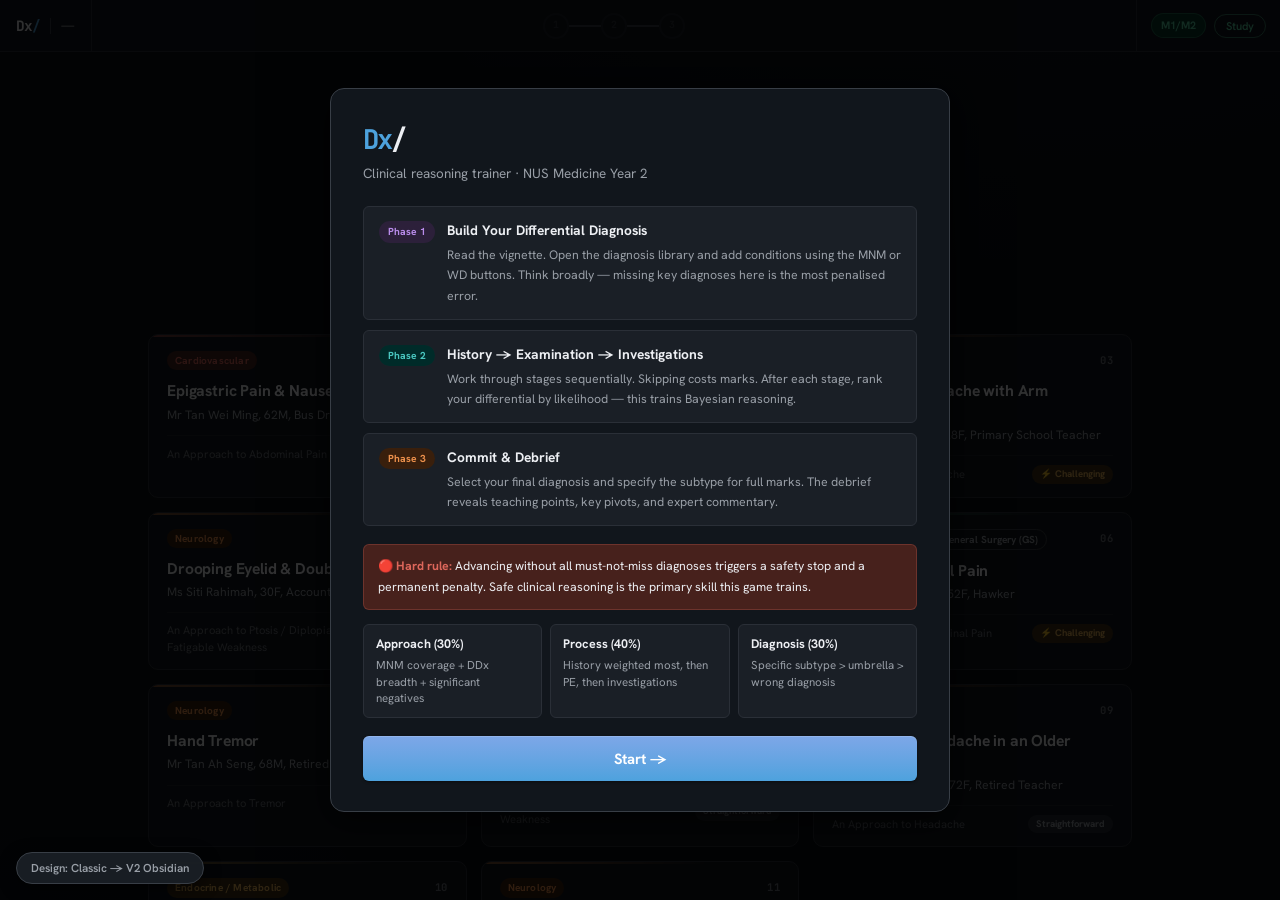
==== commit 7b211700: "Rename M2 label to M1/M2; M3 differentials added by typing (no picker) - Display label 'M2' -> 'M1/M" ====
--- a/index.html
+++ b/index.html
@@ -5,7 +5,7 @@
 <meta name="viewport" content="width=device-width, initial-scale=1.0">
 <title>Dx/ — Clinical Reasoning</title>
 <link href="https://fonts.googleapis.com/css2?family=Hanken+Grotesk:ital,wght@0,400;0,500;0,600;0,700;0,800;1,400&family=JetBrains+Mono:wght@400;500;700&display=swap" rel="stylesheet">
-<link rel="stylesheet" href="style.css?v=20260703c">
+<link rel="stylesheet" href="style.css?v=20260703f">
 <script>
 /* Design compare: "classic" (style.css) · "v2" Obsidian Glass (style2.css) · "v3" Case File (style3.css).
    Runs before paint — no FOUC. Switch via the floating toggle, or ?design=classic|v2|v3 in the URL. */
@@ -88,11 +88,11 @@
 <div id="yrmover" style="position:fixed;inset:0;background:rgba(0,0,0,.82);z-index:700;display:none;align-items:center;justify-content:center;padding:20px">
   <div class="yr-modal">
     <div class="yr-title"><span>Dx</span>/ — What year are you?</div>
-    <div class="yr-sub">Sets your experience level. M2 shows study aids and guidance. M3+ hides them to simulate clinical reasoning under exam conditions. Toggle anytime.</div>
+    <div class="yr-sub">Sets your experience level. M1/M2 shows study aids and guidance. M3+ hides them to simulate clinical reasoning under exam conditions. Toggle anytime.</div>
     <div class="yr-opts">
       <button class="yr-opt" onclick="setLevel('m2')">
-        <span class="yr-badge m2">M2 Preclinical</span>
-        <div class="yr-opt-title">Year 2 — Guided Mode</div>
+        <span class="yr-badge m2">M1/M2 Preclinical</span>
+        <div class="yr-opt-title">Year 1–2 — Guided Mode</div>
         <div class="yr-opt-desc">Study aids visible: condition descriptions, significant negative labels, expert commentary, professor hints.</div>
       </button>
       <button class="yr-opt" onclick="setLevel('m3')">
@@ -140,11 +140,13 @@
       <div class="tb-brand">Dx<span>/</span></div>
       <div class="tb-sep"></div>
       <div class="tb-cname" id="tbCname">—</div>
+      <button class="tb-back" id="tbBack" onclick="stageBack()" style="display:none">← Back</button>
     </div>
     <div class="tb-phases" id="tbStages"></div>
     <div class="tb-right">
-      <span class="tb-level m2" id="levelBadge" onclick="resetLevel()">M2</span>
+      <span class="tb-level m2" id="levelBadge" onclick="resetLevel()">M1/M2</span>
       <button class="mode-btn study" id="modeBtn" onclick="toggleMode()">Study</button>
+      <button class="tb-quit" id="tbQuit" onclick="quitGame()" style="display:none">Quit</button>
     </div>
   </div>
   <div id="content"></div>
@@ -422,7 +424,7 @@
   const b=document.getElementById('modeBtn');
   if(b){b.className='mode-btn '+(studyMode?'study':'exam');b.textContent=studyMode?'Study':'Exam';}
   const lv=document.getElementById('levelBadge');
-  if(lv){lv.className='tb-level '+(playerLevel||'m2');lv.textContent=playerLevel==='m3'?'M3+':'M2';}
+  if(lv){lv.className='tb-level '+(playerLevel||'m2');lv.textContent=playerLevel==='m3'?'M3+':'M1/M2';}
 }
 function closeModal(){document.getElementById('mover').classList.add('hide');}
 
@@ -531,6 +533,10 @@
   document.getElementById('tbCname').textContent=cas?cas.title:'—';
 
   const stage=G?G.stage:null;
+  // Back (M2 guided mode only, once past the differential) + Quit (any time in-game)
+  const backBtn=document.getElementById('tbBack'),quitBtn=document.getElementById('tbQuit');
+  if(backBtn)backBtn.style.display=(G&&playerLevel==='m2'&&['history','pe','basic','advanced','commit'].includes(stage))?'inline-flex':'none';
+  if(quitBtn)quitBtn.style.display=G?'inline-flex':'none';
   const p2stages=['history','pe','basic','advanced'];
   const p2idx=p2stages.indexOf(stage);
   const p1done=stage&&stage!=='setup';
@@ -589,7 +595,8 @@
   const total=((CASES[G.caseIdx]||{})[m[1]]||[]).length;
   return m[0].length+'/'+total;
 }
-function wsBanner(cas){
+const NEXT_SHORT={setup:'Begin: History →',history:'Next: Examination →',pe:'Next: Basic Ix →',basic:'Next: Advanced Ix →',advanced:'Proceed to Commit →'};
+function wsBanner(cas,stage){
   const d=cas.demographics||{};
   const nm=d.name||(cas.patient||'').split(',')[0]||'Patient';
   const initials=(nm.split(/\s+/).map(w=>w[0]).slice(0,2).join('')||'P').toUpperCase();
@@ -597,11 +604,15 @@
   const v=cas.vitals||{};
   const cells=[['HR',v.hr],['BP',v.bp],['SpO₂',v.spo2],['RR',v.rr],['Temp',v.temp]].filter(c=>c[1]&&c[1].value)
     .map(([lbl,val])=>`<div class="ws-vital${val.abnormal?' abn':''}"><div class="ws-vital-lbl">${lbl}</div><div class="ws-vital-val">${val.value}</div></div>`).join('');
+  const nextBtn=stage==='setup'
+    ?`<button class="ws-next" onclick="toHistory()">${NEXT_SHORT.setup}</button>`
+    :NEXT_SHORT[stage]?`<button class="ws-next" onclick="doneStage('${stage}')">${NEXT_SHORT[stage]}</button>`:'';
   return`<div class="ws-banner">
     <div class="ws-id"><div class="ws-avatar">${initials}</div>
       <div class="ws-id-txt"><div class="ws-id-nm">${nm}</div><div class="ws-id-sub">${sub}</div></div></div>
     <div class="ws-vitals">${cells}</div>
-    <div class="ws-mode"><span class="ws-mode-dot"></span>${playerLevel==='m3'?'M3+':'M2'} · ${studyMode?'Study':'Exam'}</div>
+    <div class="ws-mode"><span class="ws-mode-dot"></span>${playerLevel==='m3'?'M3+':'M1/M2'} · ${studyMode?'Study':'Exam'}</div>
+    ${nextBtn}
   </div>`;
 }
 function wsElicited(cas){
@@ -643,7 +654,9 @@
     <div class="ws-rail-hd">
       <div class="ws-rail-top"><span class="ws-rail-title">Differential</span>${total?`<span class="mnm-cover ${cls}">MNM ${cov}/${total}${cov===total?' cleared':''}</span>`:''}</div>
       ${total?`<div class="ws-cov">${segs}</div>`:''}
-      <button class="ws-add-btn" onclick="openDrawer()">+ Add diagnosis</button>
+      ${playerLevel==='m3'
+        ?`<button class="ws-add-btn ws-add-type" onclick="openPalette()"><span class="ws-cmdk-key">⌘K</span> Add diagnosis — type it</button>`
+        :`<button class="ws-add-btn" onclick="openDrawer()">+ Add diagnosis</button>`}
     </div>
     <div class="ws-rail-list dlist" id="dlist">${renderDiff()}</div>
     <div class="ws-rail-foot">${cta}</div>
@@ -657,7 +670,7 @@
       <div class="ws-vignette">${cas.vignette}</div>
       ${G.nudge?`<div class="nudge">${G.nudge}</div>`:''}
       <div class="ws-center-nav"><button class="btn-hint study-aid" onclick="toggleProf()">Hint</button></div>
-      ${G.profOpen?`<div class="prof-reveal study-aid">Use <strong>+ Add diagnosis</strong> (right) to open the library. Tag dangerous, can't-miss diagnoses as <strong>Must Not Miss</strong> and your leading candidates as <strong>Working Dx</strong>. Think across every system.${isIndep?' In Independent mode you can also press <strong>⌘K</strong> to add diagnoses by name.':''}</div>`:''}`;
+      ${G.profOpen?`<div class="prof-reveal study-aid">${isIndep?'Press <strong>⌘K</strong> (or the <strong>Add diagnosis</strong> button on the right) and <strong>type</strong> each diagnosis to add it — just like ordering history, examination and investigations.':'Use <strong>+ Add diagnosis</strong> (right) to open the library.'} Tag dangerous, can\'t-miss diagnoses as <strong>Must Not Miss</strong> and your leading candidates as <strong>Working Dx</strong>. Think across every system.</div>`:''}`;
   }
   const cfg=SCFG[stage];
   const allItems=getSrcItems(stage);
@@ -699,7 +712,7 @@
   const cas=CASES[G.caseIdx];
   const mt=G._mtab||'work';
   document.getElementById('content').innerHTML=
-    `<div class="wks m-${mt}">${wsBanner(cas)}<div class="ws-body">${wsChart(cas,stage)}<div class="ws-center">${wsCenter(cas,stage)}</div>${wsRail(cas,stage)}</div>
+    `<div class="wks m-${mt}">${wsBanner(cas,stage)}<div class="ws-body">${wsChart(cas,stage)}<div class="ws-center">${wsCenter(cas,stage)}</div>${wsRail(cas,stage)}</div>
       <div class="ws-mtabs">
         <button class="ws-mtab${mt==='chart'?' on':''}" onclick="setMTab('chart')">📋 Chart</button>
         <button class="ws-mtab${mt==='work'?' on':''}" onclick="setMTab('work')">🩺 Workspace</button>
@@ -922,6 +935,23 @@
   render();
 }
 function resetLevel(){playerLevel=null;pendingCaseIdx=null;document.getElementById('yrmover').style.display='flex';}
+
+// M2 (guided) only — step back to the previous stage to review/continue. Progress is kept.
+const PREV_STAGE={history:'setup',pe:'history',basic:'pe',advanced:'basic',commit:'advanced'};
+function stageBack(){
+  if(!G||playerLevel!=='m2')return;
+  const prev=PREV_STAGE[G.stage];if(!prev)return;
+  G.stage=prev;G._review=null;G.nudge=null;G.profOpen=false;render();
+}
+// Exit cleanly to the case list from any point.
+function quitGame(){
+  if(!G)return;
+  if(!confirm('Quit this case and return to the case list? Your progress on this case will be lost.'))return;
+  if(typeof closePalette==='function')closePalette();
+  if(typeof closeRankModal==='function')closeRankModal();
+  const dr=document.getElementById('drawer');if(dr)dr.classList.add('hide');
+  G=null;render();
+}
 
 function renderSetup(){
   const cas=CASES[G.caseIdx];
@@ -1870,12 +1900,14 @@
       <div class="db-tabs">
         <button class="db-tab ${debriefTab==='score'?'active':''}" data-tab="score" onclick="setDebriefTab('score')">Score Breakdown</button>
         <button class="db-tab ${debriefTab==='pathway'?'active':''}" data-tab="pathway" onclick="setDebriefTab('pathway')">Pathway</button>
+        <button class="db-tab ${debriefTab==='recpath'?'active':''}" data-tab="recpath" onclick="setDebriefTab('recpath')">Recommended vs Yours</button>
         <button class="db-tab ${debriefTab==='teaching'?'active':''}" data-tab="teaching" onclick="setDebriefTab('teaching')">Teaching Points</button>
         <button class="db-tab ${debriefTab==='analysis'?'active':''}" data-tab="analysis" onclick="setDebriefTab('analysis')">Full Analysis</button>
       </div>
 
       <div id="db-panel-score" class="db-panel ${debriefTab==='score'?'active':''}">${scorePanel}</div>
       <div id="db-panel-pathway" class="db-panel ${debriefTab==='pathway'?'active':''}">${renderPathwayHtml(cas,'debrief')}</div>
+      <div id="db-panel-recpath" class="db-panel ${debriefTab==='recpath'?'active':''}">${renderRecoCompare(cas)}</div>
       <div id="db-panel-teaching" class="db-panel ${debriefTab==='teaching'?'active':''}">${teachingPanel}</div>
       <div id="db-panel-analysis" class="db-panel ${debriefTab==='analysis'?'active':''}">${analysisPanel}</div>
 
@@ -1994,6 +2026,54 @@
 // PATHWAY (Concept F) — derived from the case + thin overlay
 // ═══════════════════════════════════════════
 function pwSlug(s){return(s||'').toLowerCase().replace(/[^a-z0-9]+/g,'_').replace(/^_|_+$/g,'');}
+// Side-by-side "recommended workup vs the player's pathway", derived from the case (script-authored) content.
+function renderRecoCompare(cas){
+  const doneIds=new Set([].concat(G.done.h||[],G.done.pe||[],G.done.b||[],G.done.a||[]));
+  const req=cas.required||[];
+  // Recommended: a complete history & examination; the high-yield (relevant/required/significant-negative) investigations.
+  const recFilter={history:()=>true,pe:()=>true,
+    basic:it=>it.rel||it.sigNeg||req.includes(it.id),advanced:it=>it.rel||it.sigNeg||req.includes(it.id)};
+  const stageLbl={history:'Focused history',pe:'Examination',basic:'Basic investigations',advanced:'Advanced investigations'};
+  const recIds=new Set();
+  ['history','pe','basic','advanced'].forEach(st=>(cas[st]||[]).filter(recFilter[st]).forEach(it=>recIds.add(it.id)));
+  const dot=(cls,txt)=>'<span class="rp-dot '+cls+'">'+txt+'</span>';
+  // ---- Recommended column ----
+  let rec='';
+  const mnms=cas.caseMNMs||[];
+  if(mnms.length){
+    rec+='<div class="rp-sec-hd">Key differentials to rule out</div>';
+    mnms.forEach(m=>{const nm=getMNMName(m);const ro=(cas.mnmRuleOut||[]).find(r=>normMatch(r.mnm,nm));
+      const how=ro&&(ro.findings||[]).length?ro.findings.map(f=>f.text).join(' '):'';
+      const st=ro?(ro.status==='ruled-in'?dot('done',ro.statusLbl||'Confirmed'):dot('miss',ro.statusLbl||'Ruled out')):'';
+      rec+='<div class="rp-mnm"><div class="rp-lbl">'+nm+(m.tier?' '+dot('tier','T'+m.tier):'')+' '+st+'</div>'+(how?'<div class="rp-find">'+how+'</div>':'')+'</div>';});
+  }
+  ['history','pe','basic','advanced'].forEach(st=>{
+    const items=(cas[st]||[]).filter(recFilter[st]);if(!items.length)return;
+    rec+='<div class="rp-sec-hd">'+stageLbl[st]+'</div>';
+    items.forEach(it=>{const done=doneIds.has(it.id);
+      rec+='<div class="rp-item '+(done?'done':'miss')+'"><div class="rp-lbl">'+dot(done?'done':'miss',done?'✓ done':'✗ missed')+it.lbl+'</div><div class="rp-find">'+it.find+'</div></div>';});
+  });
+  // ---- Your-pathway column ----
+  const log=G.orderLog||[];let you='';
+  if(!log.length)you='<p style="font-size:.8rem;color:var(--muted);font-style:italic">No history, examination or investigations were performed.</p>';
+  else ['history','pe','basic','advanced'].forEach(st=>{
+    const entries=log.filter(e=>e.cat===st);if(!entries.length)return;
+    you+='<div class="rp-sec-hd">'+stageLbl[st]+'</div>';
+    entries.forEach(e=>{const it=getStageItems(st).find(x=>x.id===e.id);if(!it)return;
+      const extra=!recIds.has(it.id);
+      you+='<div class="rp-item '+(extra?'extra':'done')+'"><div class="rp-lbl">'+dot(extra?'extra':'done',extra?'extra':'✓ key')+it.lbl+'</div></div>';});
+  });
+  const committed=G.commitSub||G.commitSel||'—';
+  const dxOk=!!(G.finalScore&&G.finalScore.diagnosis>=75);
+  you+='<div class="rp-sec-hd">Diagnosis</div><div class="rp-item '+(dxOk?'done':'miss')+'"><div class="rp-lbl">'+dot(dxOk?'done':'miss',dxOk?'✓':'✗')+'You committed: '+committed+'</div>'+(dxOk?'':'<div class="rp-find">Expected: '+cas.finalDx+'</div>')+'</div>';
+  const missed=[...recIds].filter(id=>!doneIds.has(id)).length;
+  const extraN=log.filter(e=>{const it=getStageItems(e.cat).find(x=>x.id===e.id);return it&&!recIds.has(it.id);}).length;
+  return '<div class="rp-lead">A model workup for this presentation, side by side with what you actually did. The recommended column is generated from the case’s teaching content.</div>'
+    +'<div class="rp-cols">'
+    +'<div class="rp-col rec"><div class="rp-col-hd">Recommended workup</div><div class="rp-col-sub">Complete history &amp; examination, then the high-yield investigations. <b>'+missed+'</b> recommended step'+(missed===1?'':'s')+' missed.</div>'+rec+'</div>'
+    +'<div class="rp-col you"><div class="rp-col-hd">Your pathway</div><div class="rp-col-sub">'+log.length+' action'+(log.length===1?'':'s')+' in order taken · <b>'+extraN+'</b> non-contributory.</div>'+you+'</div>'
+    +'</div>';
+}
 function buildPathway(cas){
   const ov=cas.pathway||{};const reasoning=ov.reasoning||{};
   const nodes=[],edges=[];
--- a/style.css
+++ b/style.css
@@ -71,7 +71,7 @@
 /* ──────────────────────────────────────────
    APP SHELL
    ────────────────────────────────────────── */
-#app{height:100vh;display:flex;flex-direction:column;overflow:hidden}
+#app{height:100vh;height:100dvh;display:flex;flex-direction:column;overflow:hidden}
 
 /* ──────────────────────────────────────────
    LOADER
@@ -147,6 +147,11 @@
 }
 .mode-btn.study{border-color:color-mix(in oklch,var(--ok) 50%,transparent);color:var(--green)}
 .mode-btn.exam{border-color:color-mix(in oklch,var(--warn) 50%,transparent);color:var(--yellow)}
+.tb-back,.tb-quit{align-items:center;gap:5px;font-family:var(--sans);border-radius:20px;padding:4px 11px;font-size:.7rem;font-weight:600;cursor:pointer;background:transparent;transition:all .13s;white-space:nowrap}
+.tb-back{border:1.5px solid var(--bdr2);color:var(--muted)}
+.tb-back:hover{color:var(--text);border-color:var(--muted)}
+.tb-quit{border:1.5px solid color-mix(in oklch,var(--danger) 34%,transparent);color:var(--danger)}
+.tb-quit:hover{background:var(--danger-dim);border-color:var(--danger)}
 
 /* ──────────────────────────────────────────
    CONTENT SCROLL AREA
@@ -1045,6 +1050,9 @@
   padding:5px 13px;font-size:.72rem;color:var(--muted);font-weight:600;white-space:nowrap;
 }
 .ws-mode-dot{width:7px;height:7px;border-radius:50%;background:var(--accent)}
+/* Banner stage-advance button — hidden on desktop (the differential rail carries the CTA), shown on mobile */
+.ws-next{display:none;align-items:center;gap:6px;border:none;border-radius:9px;font-family:var(--sans);font-weight:700;font-size:.76rem;line-height:1;padding:9px 14px;white-space:nowrap;cursor:pointer;color:#fff;background:linear-gradient(135deg,var(--accent),color-mix(in oklch,var(--accent) 66%,var(--bg)));box-shadow:var(--sh)}
+.ws-next:active{transform:translateY(1px)}
 .ws-body{flex:1;display:grid;grid-template-columns:286px 1fr 348px;overflow:hidden}
 
 .ws-chart{border-right:1px solid var(--bdr);background:color-mix(in oklch,var(--surf) 55%,transparent);padding:16px 14px;overflow-y:auto;display:flex;flex-direction:column;gap:12px}
@@ -1275,10 +1283,12 @@
   .ws-id{min-width:0;flex:1;padding-right:0}
   .ws-id-nm{font-size:.9rem}
   .ws-mode{font-size:.64rem;padding:4px 9px}
+  .ws-next{display:inline-flex;order:2;font-size:.72rem;padding:8px 12px}
+  .ws-mode{order:1}
   .ws-vitals{order:3;flex-basis:100%;border-left:none;border-top:1px solid var(--bdr-soft);overflow-x:auto;-webkit-overflow-scrolling:touch}
   .ws-vital{padding:5px 14px 5px 0;border-right:none;min-width:54px}
 
-  .ws-body{display:block;flex:1;overflow-y:auto;-webkit-overflow-scrolling:touch;padding-bottom:64px}
+  .ws-body{display:block;flex:1;min-height:0;overflow-y:auto;-webkit-overflow-scrolling:touch;overscroll-behavior:contain;padding-bottom:calc(72px + env(safe-area-inset-bottom))}
   .ws-chart,.ws-center,.ws-rail{display:none!important;border:none;height:auto;width:100%;overflow:visible}
   .wks.m-chart .ws-chart{display:flex!important}
   .wks.m-work  .ws-center{display:flex!important}
@@ -1287,8 +1297,9 @@
   .ws-rail-list{flex:none}
   .ws-rail-foot{position:sticky;bottom:0;background:var(--surf)}
 
-  .ws-mtabs{display:flex;position:absolute;bottom:0;left:0;right:0;height:56px;background:var(--surf);border-top:1px solid var(--bdr);z-index:8}
-  .ws-mtab{flex:1;background:none;border:none;color:var(--faint);font-size:.72rem;font-weight:600;display:flex;flex-direction:column;align-items:center;justify-content:center;gap:2px;padding:0}
+  /* Bottom tab bar — anchored to the visual viewport bottom, above the iPhone home indicator */
+  .ws-mtabs{display:flex;position:fixed;bottom:0;left:0;right:0;min-height:56px;padding-bottom:env(safe-area-inset-bottom);background:color-mix(in oklch,var(--surf) 94%,transparent);backdrop-filter:blur(8px);border-top:1px solid var(--bdr);z-index:20}
+  .ws-mtab{flex:1;background:none;border:none;color:var(--faint);font-size:.72rem;font-weight:600;display:flex;flex-direction:column;align-items:center;justify-content:center;gap:2px;padding:8px 0;min-height:56px}
   .ws-mtab.on{color:var(--accent)}
 
   .pw-grid{grid-template-columns:1fr}
@@ -1311,3 +1322,28 @@
   .case-grid{grid-template-columns:1fr}
   .fc-prompt{font-size:1.25rem}
 }
+
+/* ──────────────────────────────────────────
+   RECOMMENDED vs YOUR PATHWAY (debrief tab) — token-based, adapts to all skins
+   ────────────────────────────────────────── */
+.rp-lead{font-size:.82rem;color:var(--muted);line-height:1.5;margin-bottom:14px}
+.rp-cols{display:grid;grid-template-columns:1fr 1fr;gap:16px;align-items:start}
+.rp-col{background:var(--surf);border:1px solid var(--bdr);border-radius:var(--rl);padding:14px 16px 18px;min-width:0}
+.rp-col.rec{border-top:3px solid var(--ok)}
+.rp-col.you{border-top:3px solid var(--accent)}
+.rp-col-hd{font-weight:700;font-size:.95rem;margin-bottom:3px}
+.rp-col-sub{font-size:.74rem;color:var(--muted);margin-bottom:10px;line-height:1.45}
+.rp-col-sub b{color:var(--text)}
+.rp-sec-hd{font-family:var(--mono);font-size:.62rem;letter-spacing:.09em;text-transform:uppercase;color:var(--faint);margin:16px 0 7px}
+.rp-item,.rp-mnm{border-left:2px solid var(--bdr2);padding:5px 0 6px 11px;margin-bottom:9px}
+.rp-item.done{border-left-color:var(--ok)}
+.rp-item.miss{border-left-color:var(--danger)}
+.rp-item.extra{border-left-color:var(--warn)}
+.rp-lbl{font-size:.83rem;font-weight:600;line-height:1.4}
+.rp-find{font-size:.77rem;color:var(--muted);margin-top:3px;line-height:1.5}
+.rp-dot{font-size:.6rem;font-weight:700;padding:1px 7px;border-radius:20px;margin-right:7px;white-space:nowrap;font-family:var(--mono)}
+.rp-dot.done{background:var(--ok-dim);color:var(--ok)}
+.rp-dot.miss{background:var(--danger-dim);color:var(--danger)}
+.rp-dot.extra{background:var(--warn-dim);color:var(--warn)}
+.rp-dot.tier{background:var(--surf3);color:var(--muted)}
+@media(max-width:820px){.rp-cols{grid-template-columns:1fr}}
